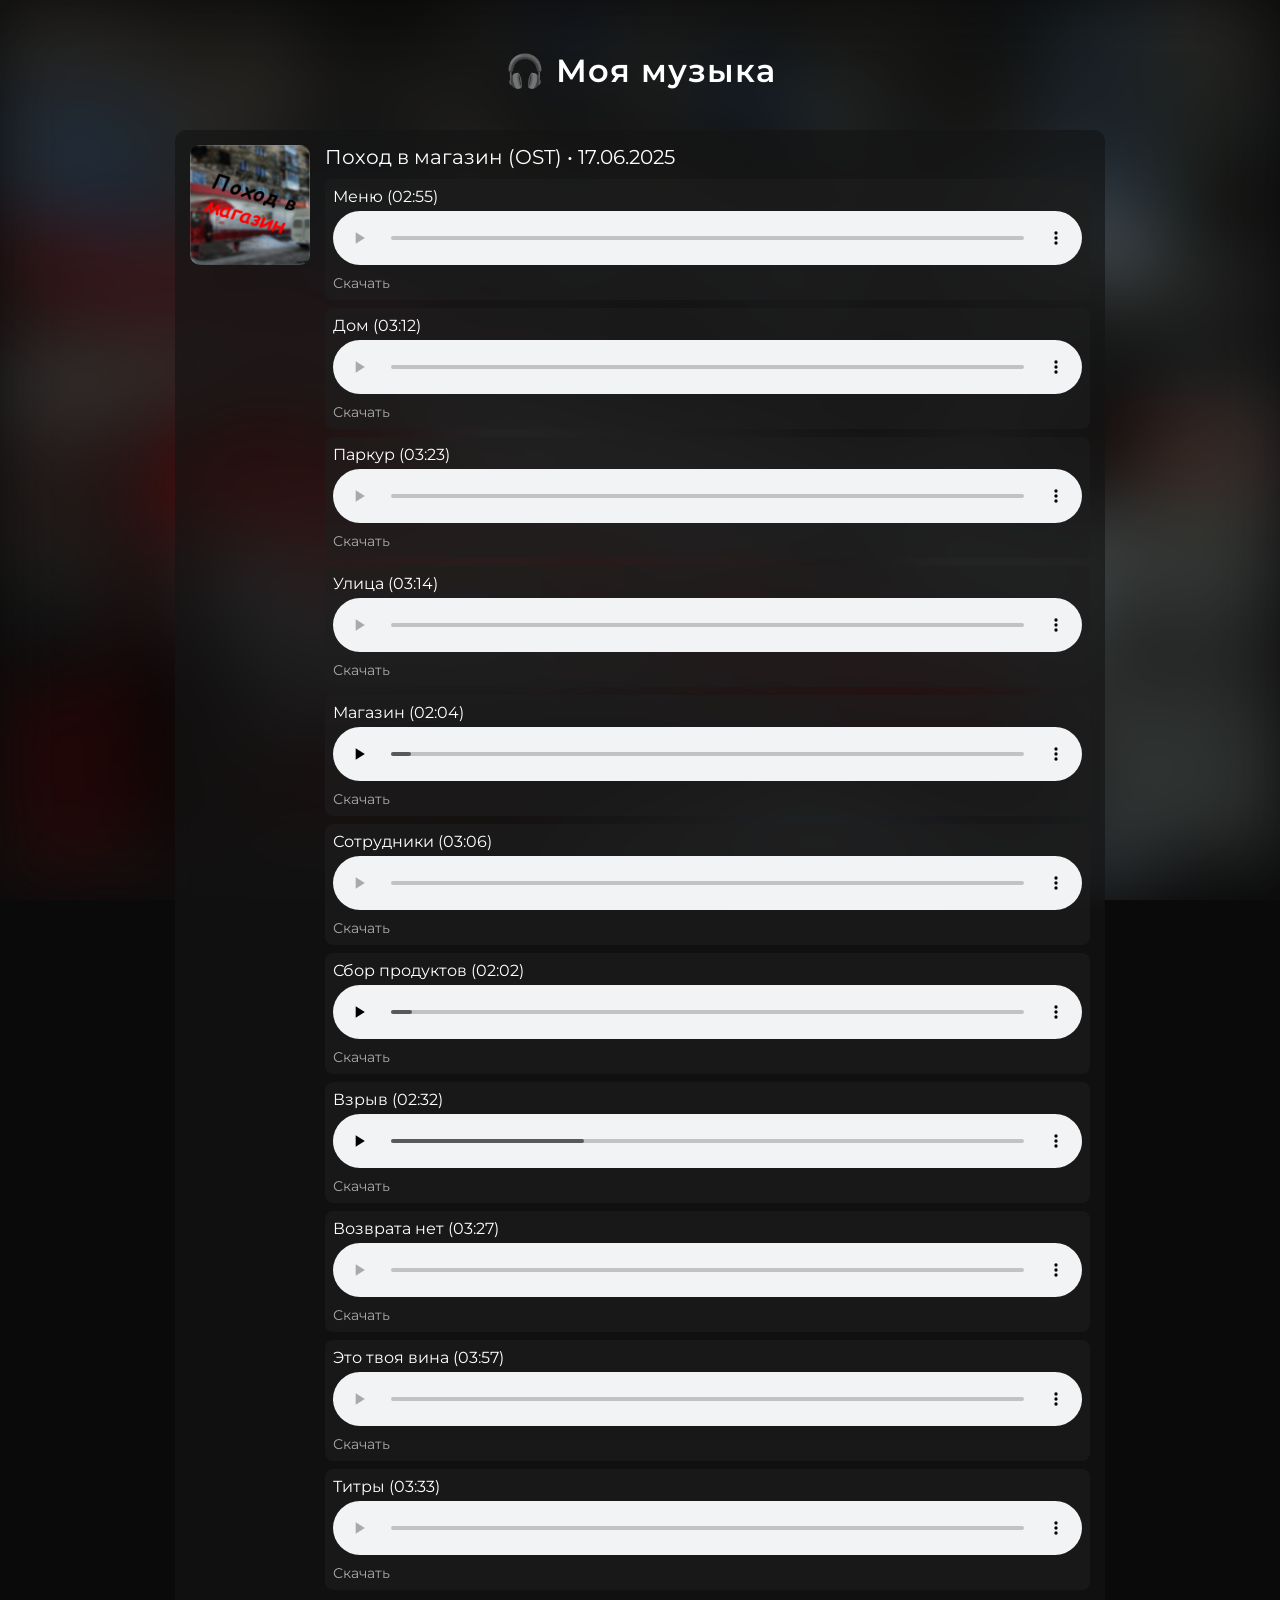
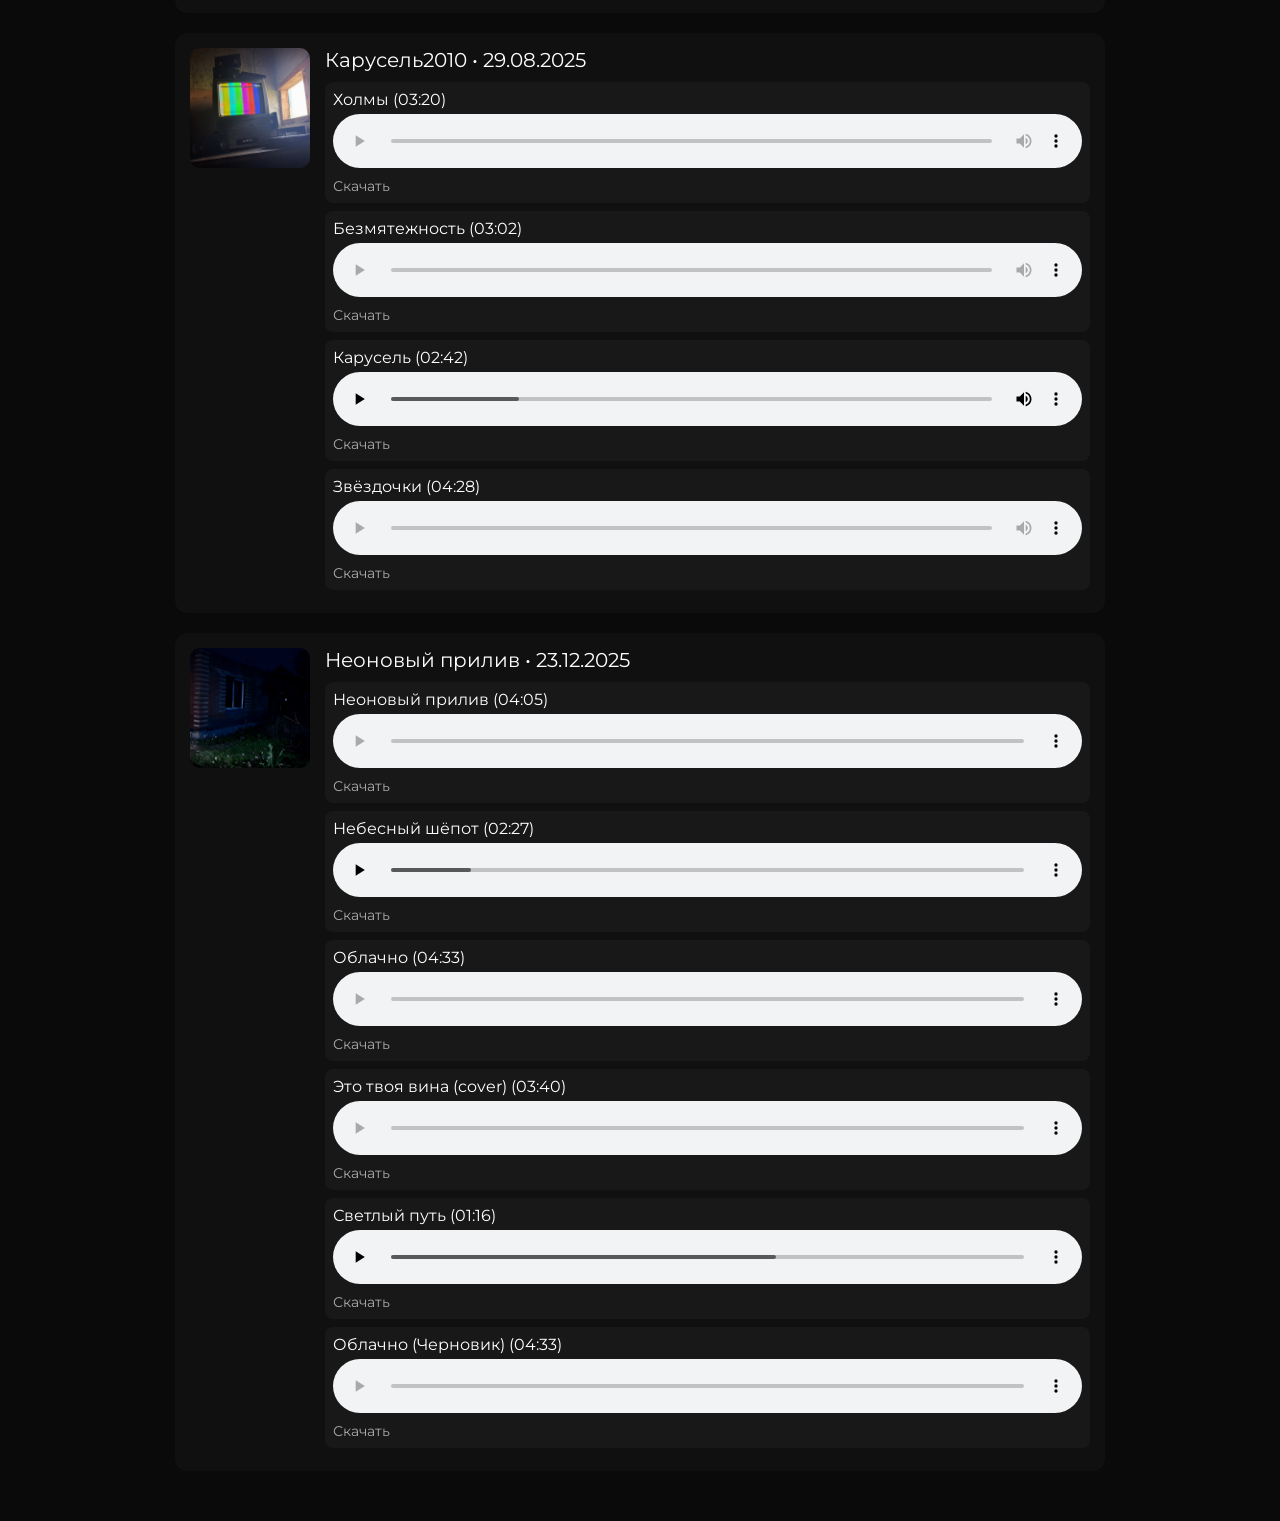
==== music.html @ 3c2240e8 "Update music.html" ====
<!DOCTYPE html>
<html lang="ru">
<head>
<meta charset="UTF-8">
<title>Музыка</title>
<link href="https://fonts.googleapis.com/css2?family=Montserrat:wght@400;600&display=swap" rel="stylesheet">

<style>
  body {
  margin: 0;
  background: #0a0a0a;
  color: white;
  font-family: 'Montserrat', sans-serif;
  padding: 30px;
}

  .bg {
  position: fixed;
  top: 0;
  left: 0;
  width: 100%;
  height: 100%;
  z-index: -3;
  overflow: hidden;
}

.bg img {
  position: absolute;
  width: 100%;
  height: 100%;
  object-fit: cover;
  filter: blur(40px) brightness(0.4);
  opacity: 0;
  transition: opacity 2s ease-in-out;
}

.bg img.active {
  opacity: 1;
}
  
  h1 {
  text-align: center;
  margin-bottom: 40px;
  font-weight: 600;
  letter-spacing: 1px;
}

  .album {
  display: flex;
  gap: 15px;
  background: rgba(20, 20, 20, 0.65); /* прозрачность */
  backdrop-filter: blur(10px); /* стекло эффект */
  padding: 15px;
  border-radius: 12px;
  margin-bottom: 20px;
  max-width: 900px;
  margin-left: auto;
  margin-right: auto;
  transition: transform 0.2s ease;
}

.album:hover {
  transform: scale(1.02);
}

  .cover {
  width: 120px;
  height: 120px;
  border-radius: 10px;
  object-fit: cover;
}

  .album-info {
    flex: 1;
  }

  .album-title {
    font-size: 20px;
    margin-bottom: 10px;
  }

  .track {
  margin: 8px 0;
  padding: 8px;
  background: rgba(30, 30, 30, 0.6);
  border-radius: 8px;
}

  audio {
    width: 100%;
    margin-top: 5px;
  }

  .download {
    display: inline-block;
    margin-top: 5px;
    font-size: 14px;
    color: #aaa;
    text-decoration: none;
  }

  .download:hover {
    color: white;
  }

/* FULLSCREEN VIEW */
.fullscreen {
  position: fixed;
  top: 0;
  left: 0;
  width: 100%;
  height: 100%;
  background: rgba(0,0,0,0.95);
  display: flex;
  justify-content: center;
  align-items: center;
  z-index: 999;
  opacity: 0;
  pointer-events: none;
  transition: 0.3s;
}

.fullscreen.active {
  opacity: 1;
  pointer-events: all;
}

.fullscreen img {
  max-width: 90%;
  max-height: 90%;
  border-radius: 15px;
}

  
  @media (max-width: 600px) {

  body {
    padding: 15px;
  }

  .album {
    flex-direction: column;
    align-items: center;
    text-align: center;
  }

  .cover {
  width: 120px;
  height: 120px;
  border-radius: 10px;
  object-fit: cover;
  cursor: pointer;
  transition: 0.2s;
}

.cover:hover {
  transform: scale(1.05);
}

  .album-title {
    font-size: 18px;
  }

  audio {
    width: 100%;
  }

}
</style>
</head>

<body>
<div class="bg">
  <img src="album1.jpg" class="active">
  <img src="album2.jpg">
  <img src="album3.jpg">
</div>
  
  <div class="fullscreen" id="fullscreen">
  <img id="fullscreenImg">
</div>
<h1>🎧 Моя музыка</h1>

<!-- АЛЬБОМ 1 -->
<div class="album">
<img src="album1.jpg" class="cover">
<div class="album-info">
<div class="album-title">Поход в магазин (OST) • 17.06.2025</div>

<div class="track">Меню (02:55)
<audio controls src="tracks/menu.mp3"></audio>
<a href="tracks/menu.mp3" download class="download">Скачать</a></div>

<div class="track">Дом (03:12)
<audio controls src="tracks/dom.mp3"></audio>
<a href="tracks/dom.mp3" download class="download">Скачать</a></div>

<div class="track">Паркур (03:23)
<audio controls src="tracks/parkour.mp3"></audio>
<a href="tracks/parkour.mp3" download class="download">Скачать</a></div>

<div class="track">Улица (03:14)
<audio controls src="tracks/street.mp3"></audio>
<a href="tracks/street.mp3" download class="download">Скачать</a></div>

<div class="track">Магазин (02:04)
<audio controls src="tracks/shop.mp3"></audio>
<a href="tracks/shop.mp3" download class="download">Скачать</a></div>

<div class="track">Сотрудники (03:06)
<audio controls src="tracks/workers.mp3"></audio>
<a href="tracks/workers.mp3" download class="download">Скачать</a></div>

<div class="track">Сбор продуктов (02:02)
<audio controls src="tracks/products.mp3"></audio>
<a href="tracks/products.mp3" download class="download">Скачать</a></div>

<div class="track">Взрыв (02:32)
<audio controls src="tracks/explosion.mp3"></audio>
<a href="tracks/explosion.mp3" download class="download">Скачать</a></div>

<div class="track">Возврата нет (03:27)
<audio controls src="tracks/no_return.mp3"></audio>
<a href="tracks/no_return.mp3" download class="download">Скачать</a></div>

<div class="track">Это твоя вина (03:57)
<audio controls src="tracks/your_fault.mp3"></audio>
<a href="tracks/your_fault.mp3" download class="download">Скачать</a></div>

<div class="track">Титры (03:33)
<audio controls src="tracks/credits.mp3"></audio>
<a href="tracks/credits.mp3" download class="download">Скачать</a></div>

</div>
</div>

<!-- АЛЬБОМ 2 -->
<div class="album">
<img src="album2.jpg" class="cover">
<div class="album-info">
<div class="album-title">Карусель2010 • 29.08.2025</div>

<div class="track">Холмы (03:20)
<audio controls src="tracks/hills.mp3"></audio>
<a href="tracks/hills.mp3" download class="download">Скачать</a></div>

<div class="track">Безмятежность (03:02)
<audio controls src="tracks/calm.mp3"></audio>
<a href="tracks/calm.mp3" download class="download">Скачать</a></div>

<div class="track">Карусель (02:42)
<audio controls src="tracks/carousel.mp3"></audio>
<a href="tracks/carousel.mp3" download class="download">Скачать</a></div>

<div class="track">Звёздочки (04:28)
<audio controls src="tracks/stars.mp3"></audio>
<a href="tracks/stars.mp3" download class="download">Скачать</a></div>

</div>
</div>

<!-- АЛЬБОМ 3 -->
<div class="album">
<img src="album3.jpg" class="cover">
<div class="album-info">
<div class="album-title">Неоновый прилив • 23.12.2025</div>

<div class="track">Неоновый прилив (04:05)
<audio controls src="tracks/neon.mp3"></audio>
<a href="tracks/neon.mp3" download class="download">Скачать</a></div>

<div class="track">Небесный шёпот (02:27)
<audio controls src="tracks/sky.mp3"></audio>
<a href="tracks/sky.mp3" download class="download">Скачать</a></div>

<div class="track">Облачно (04:33)
<audio controls src="tracks/cloudy.mp3"></audio>
<a href="tracks/cloudy.mp3" download class="download">Скачать</a></div>

<div class="track">Это твоя вина (cover) (03:40)
<audio controls src="tracks/your_fault_cover.mp3"></audio>
<a href="tracks/your_fault_cover.mp3" download class="download">Скачать</a></div>

<div class="track">Светлый путь (01:16)
<audio controls src="tracks/light_path.mp3"></audio>
<a href="tracks/light_path.mp3" download class="download">Скачать</a></div>

<div class="track">Облачно (Черновик) (04:33)
<audio controls src="tracks/cloudy_draft.mp3"></audio>
<a href="tracks/cloudy_draft.mp3" download class="download">Скачать</a></div>

</div>
</div>
<script>
const images = document.querySelectorAll(".bg img");
let current = 0;

<script>
const images = document.querySelectorAll(".bg img");
let current = 0;

const covers = document.querySelectorAll(".cover");
const fullscreen = document.getElementById("fullscreen");
const fullscreenImg = document.getElementById("fullscreenImg");

setInterval(() => {
  images[current].classList.remove("active");
  current = (current + 1) % images.length;
  images[current].classList.add("active");
}, 5000);

covers.forEach(img => {
  img.addEventListener("click", () => {
    fullscreen.classList.add("active");
    fullscreenImg.src = img.src;
  });
});

fullscreen.addEventListener("click", () => {
  fullscreen.classList.remove("active");
});
</script>
</body>
</html>
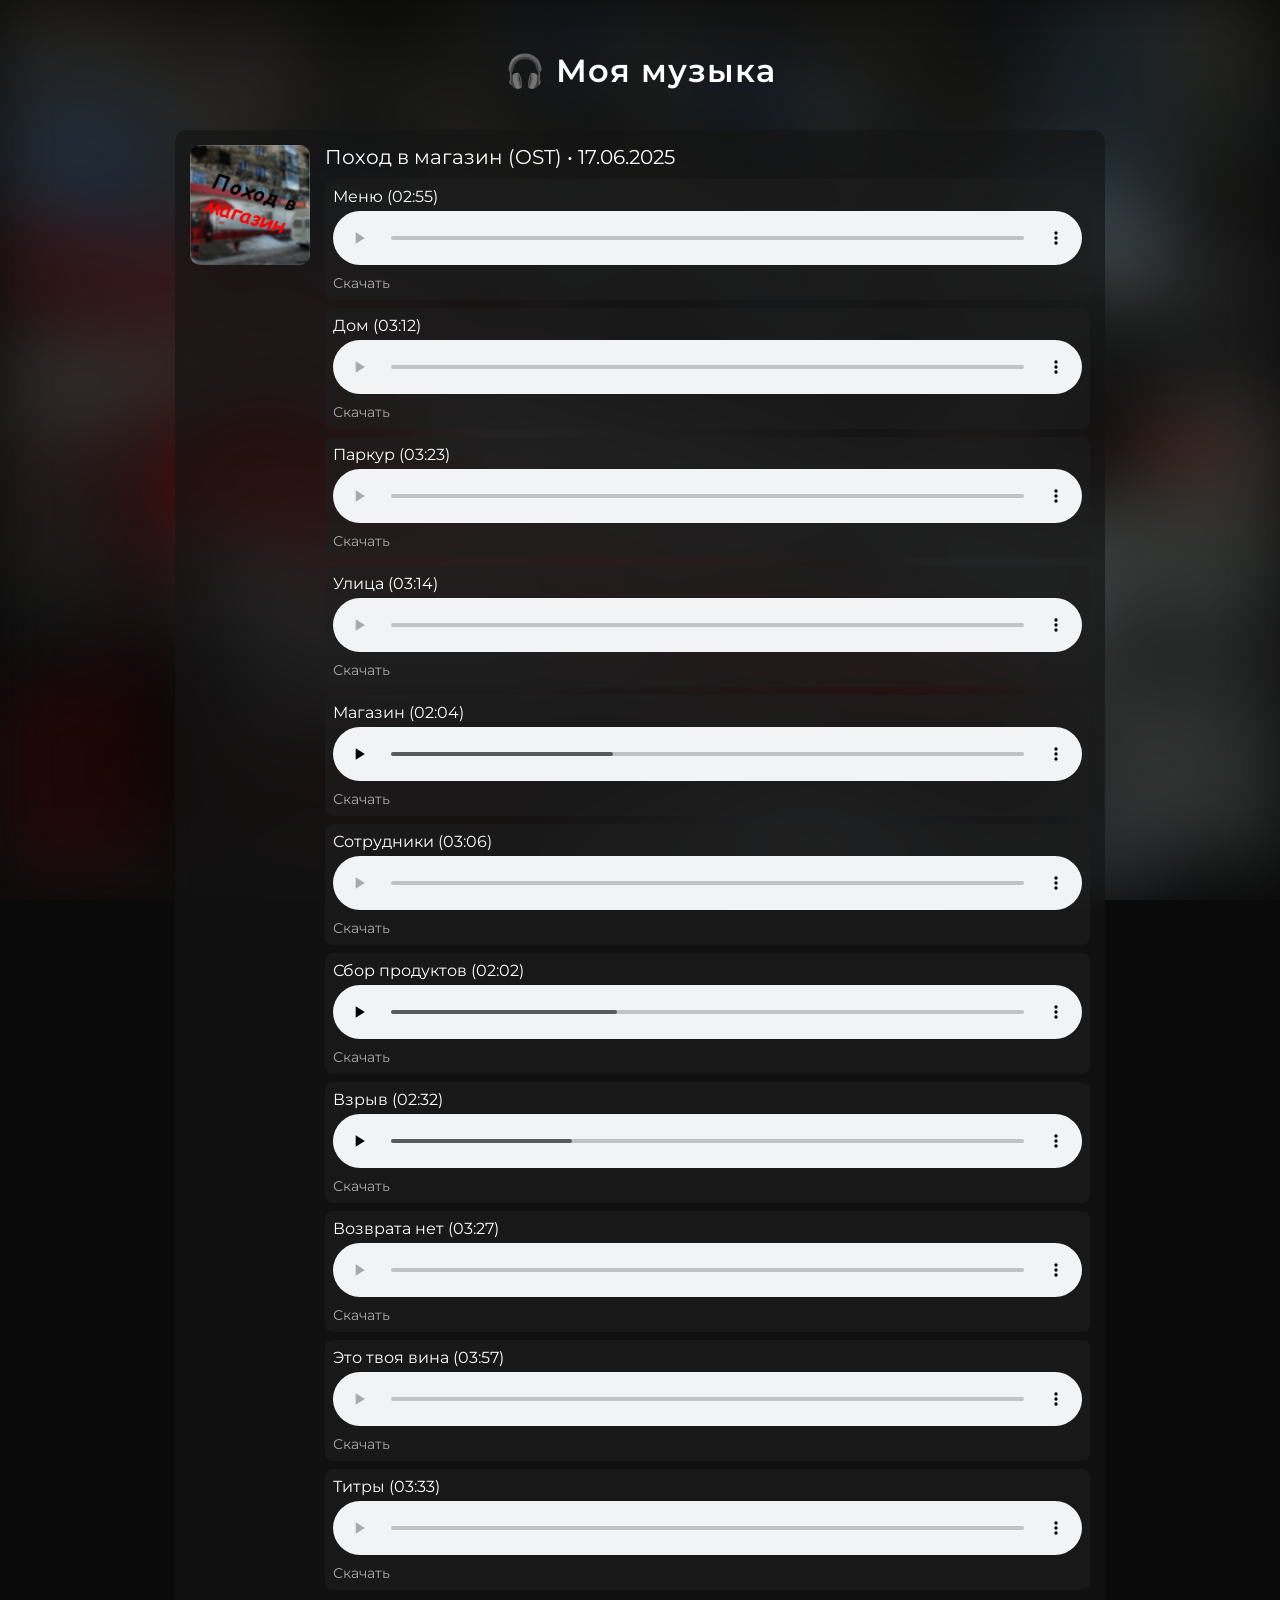
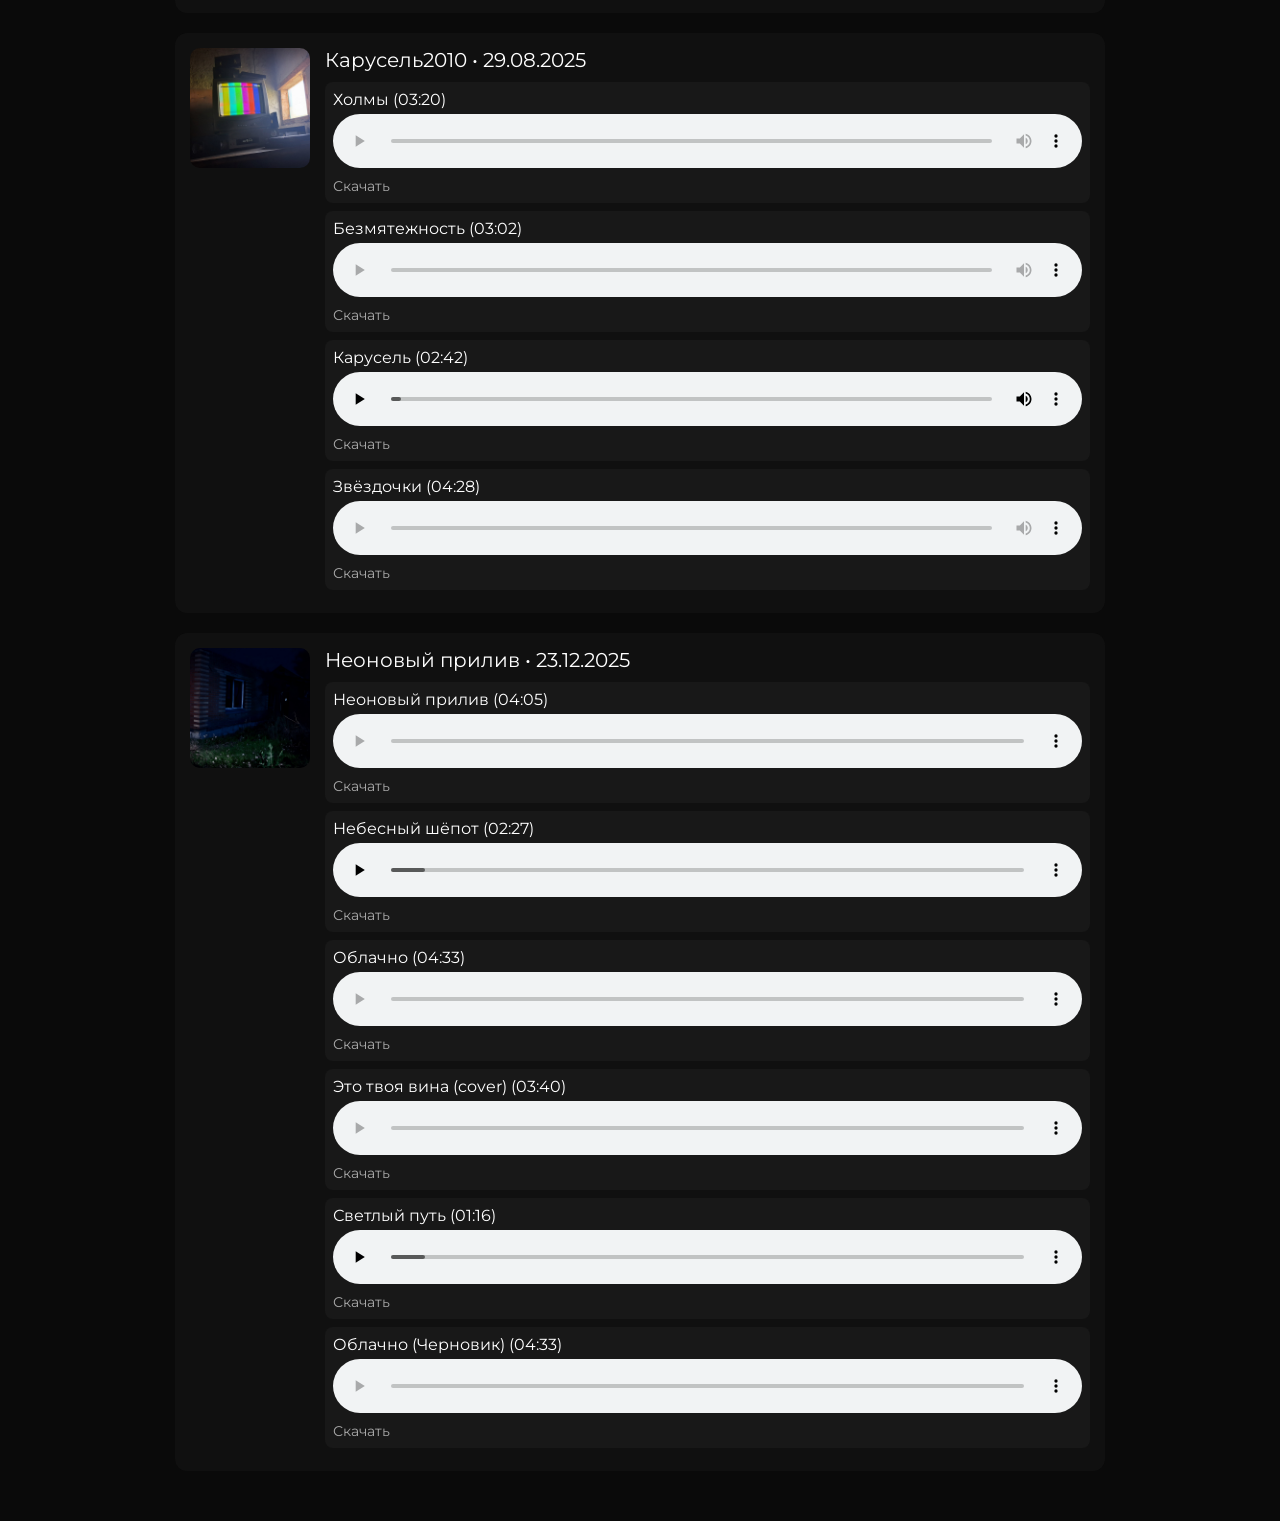
==== commit da931d75: "Update music.html" ====
--- a/music.html
+++ b/music.html
@@ -68,6 +68,12 @@
   height: 120px;
   border-radius: 10px;
   object-fit: cover;
+  cursor: pointer;
+  transition: 0.2s;
+}
+
+.cover:hover {
+  transform: scale(1.05);
 }
 
   .album-info {
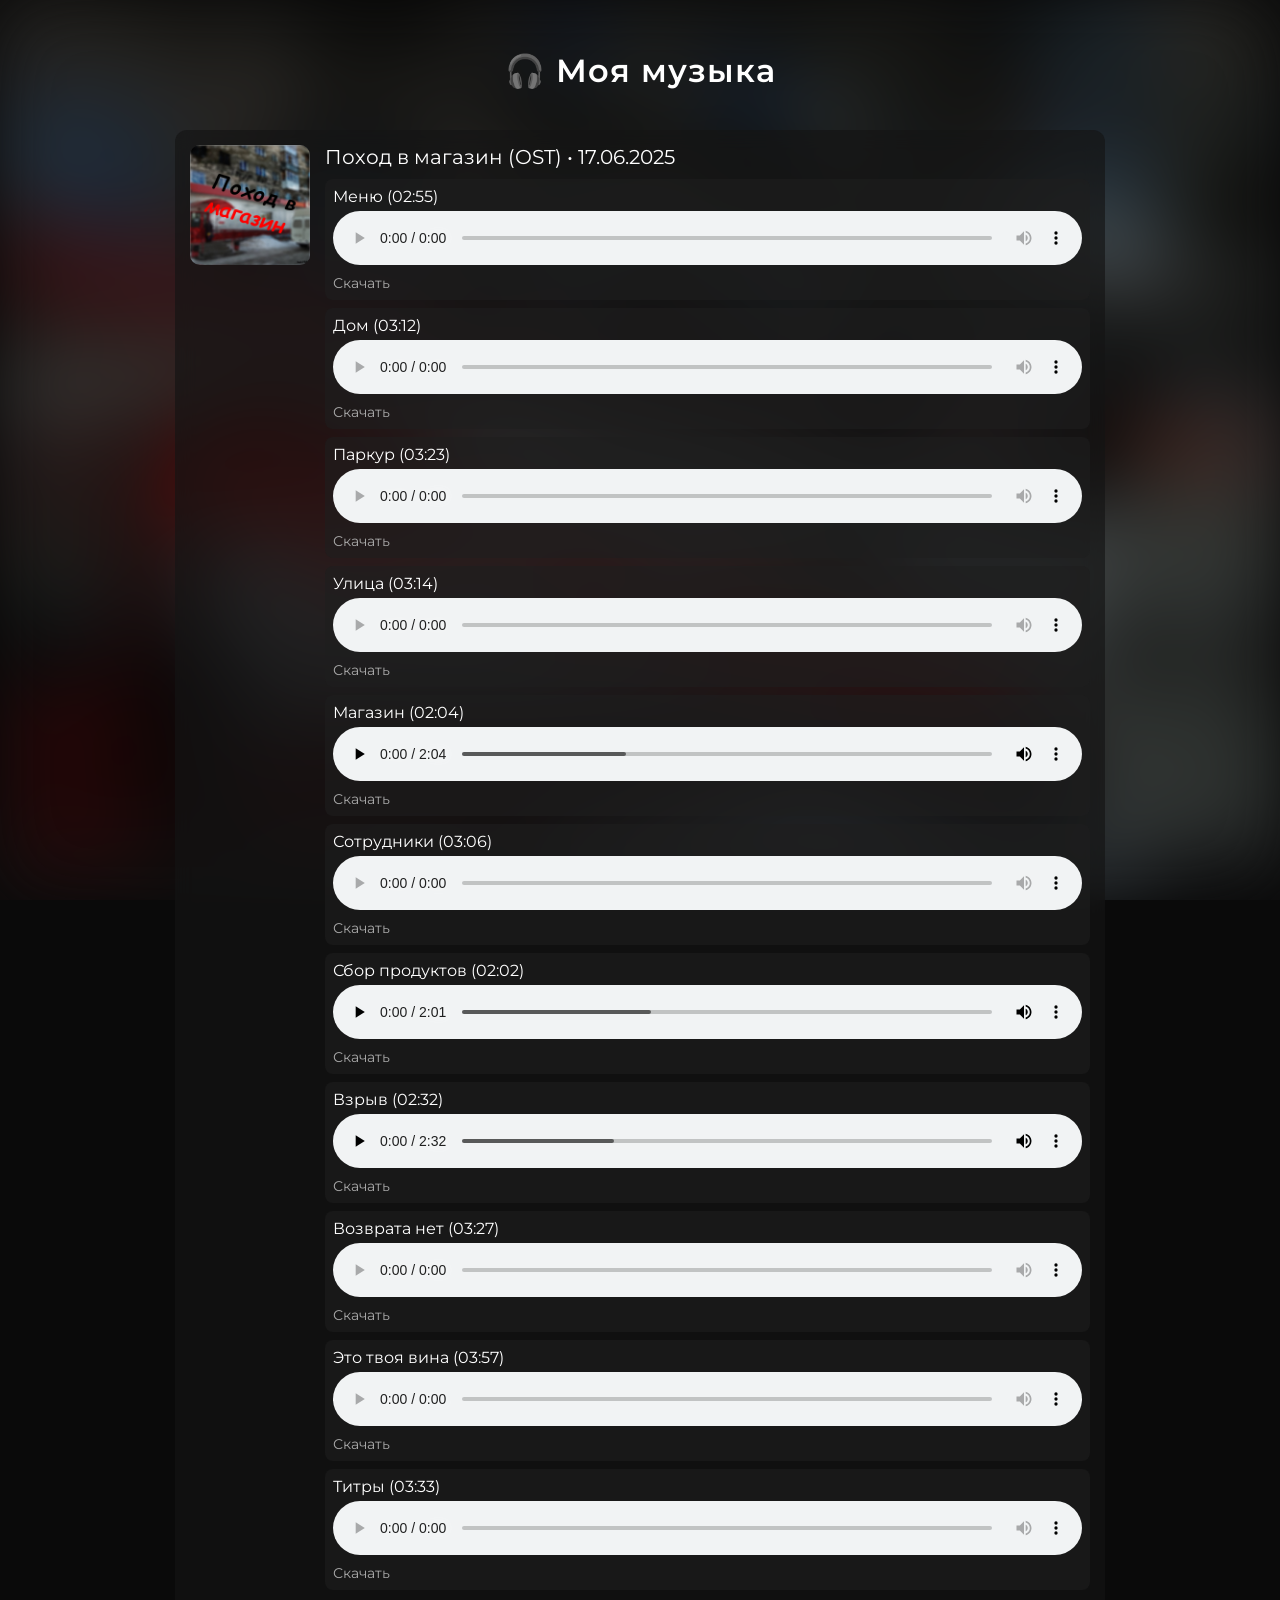
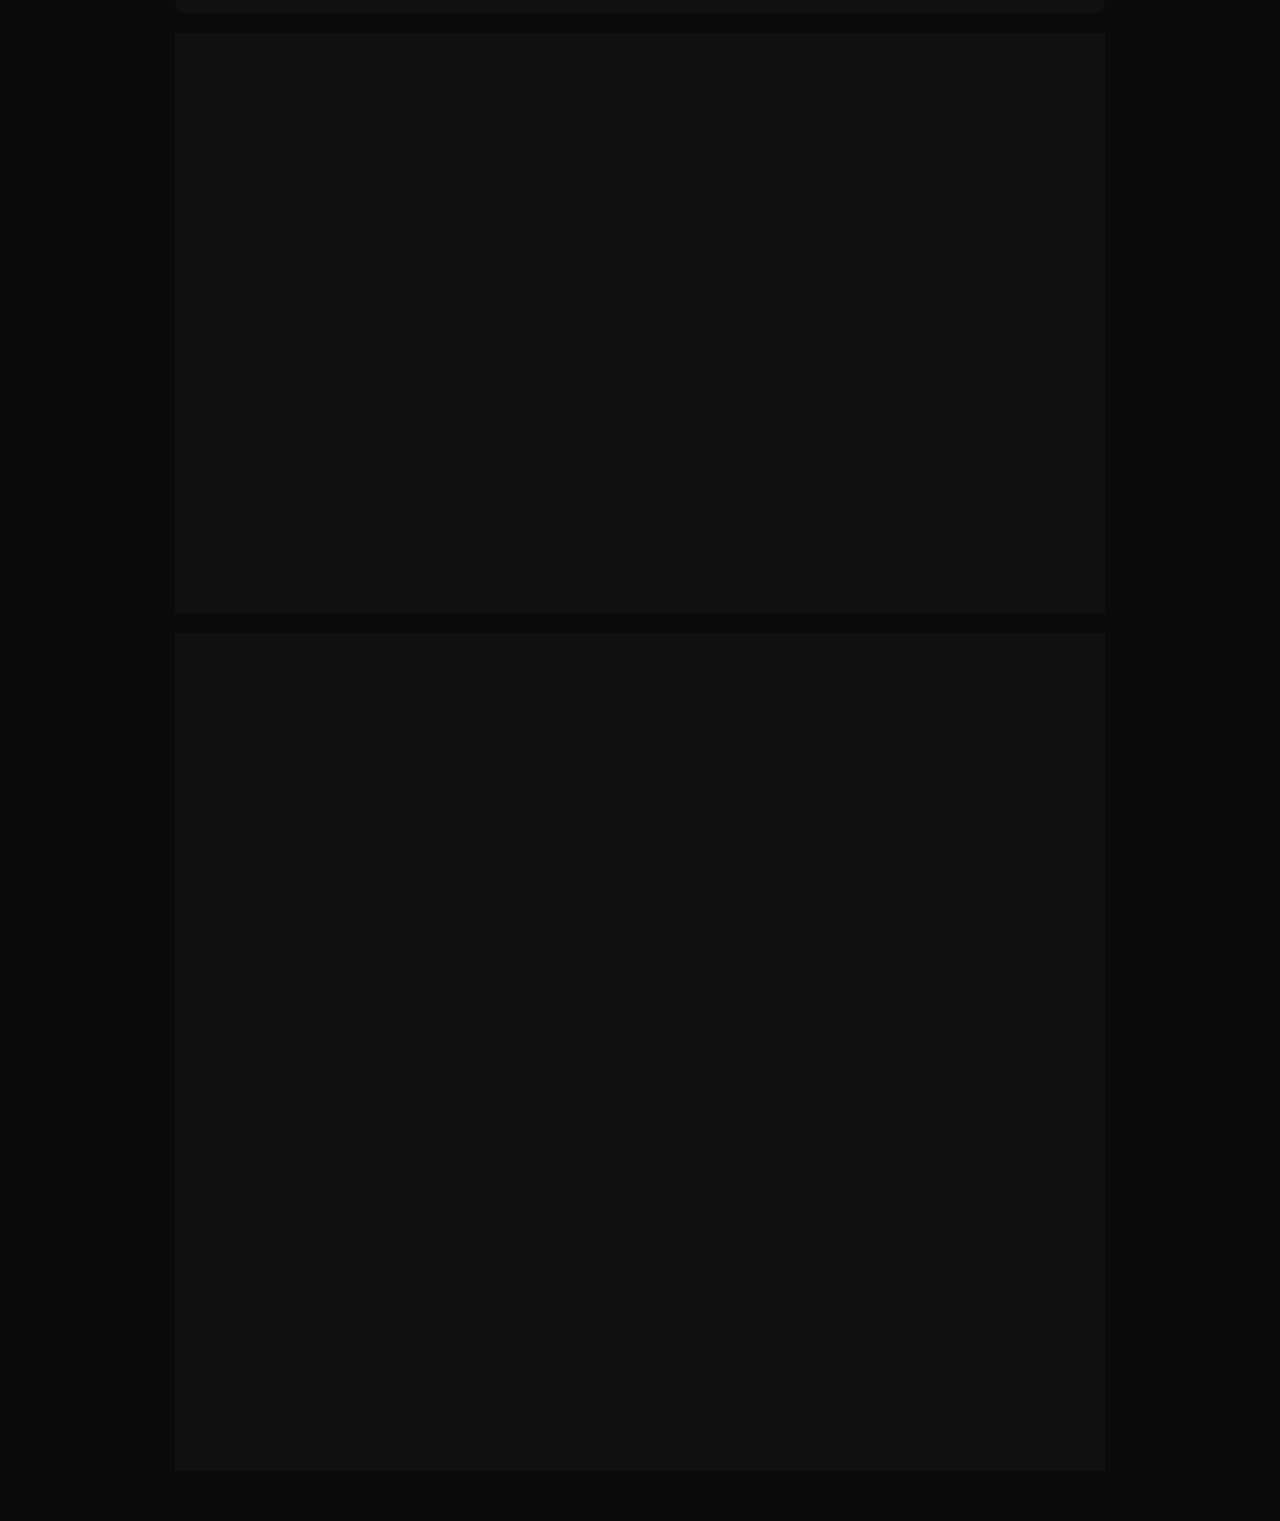
==== commit 4a2ab0a8: "Update music.html" ====
--- a/music.html
+++ b/music.html
@@ -298,32 +298,35 @@
 </div>
 </div>
 <script>
-const images = document.querySelectorAll(".bg img");
-let current = 0;
-
-<script>
-const images = document.querySelectorAll(".bg img");
-let current = 0;
-
-const covers = document.querySelectorAll(".cover");
-const fullscreen = document.getElementById("fullscreen");
-const fullscreenImg = document.getElementById("fullscreenImg");
-
-setInterval(() => {
-  images[current].classList.remove("active");
-  current = (current + 1) % images.length;
-  images[current].classList.add("active");
-}, 5000);
-
-covers.forEach(img => {
-  img.addEventListener("click", () => {
-    fullscreen.classList.add("active");
-    fullscreenImg.src = img.src;
+document.addEventListener("DOMContentLoaded", () => {
+
+  const images = document.querySelectorAll(".bg img");
+  let current = 0;
+
+  const covers = document.querySelectorAll(".cover");
+  const fullscreen = document.getElementById("fullscreen");
+  const fullscreenImg = document.getElementById("fullscreenImg");
+
+  // Смена фона
+  setInterval(() => {
+    images[current].classList.remove("active");
+    current = (current + 1) % images.length;
+    images[current].classList.add("active");
+  }, 5000);
+
+  // Открытие обложки
+  covers.forEach(img => {
+    img.addEventListener("click", () => {
+      fullscreen.classList.add("active");
+      fullscreenImg.src = img.src;
+    });
   });
-});
-
-fullscreen.addEventListener("click", () => {
-  fullscreen.classList.remove("active");
+
+  // Закрытие
+  fullscreen.addEventListener("click", () => {
+    fullscreen.classList.remove("active");
+  });
+
 });
 </script>
 </body>
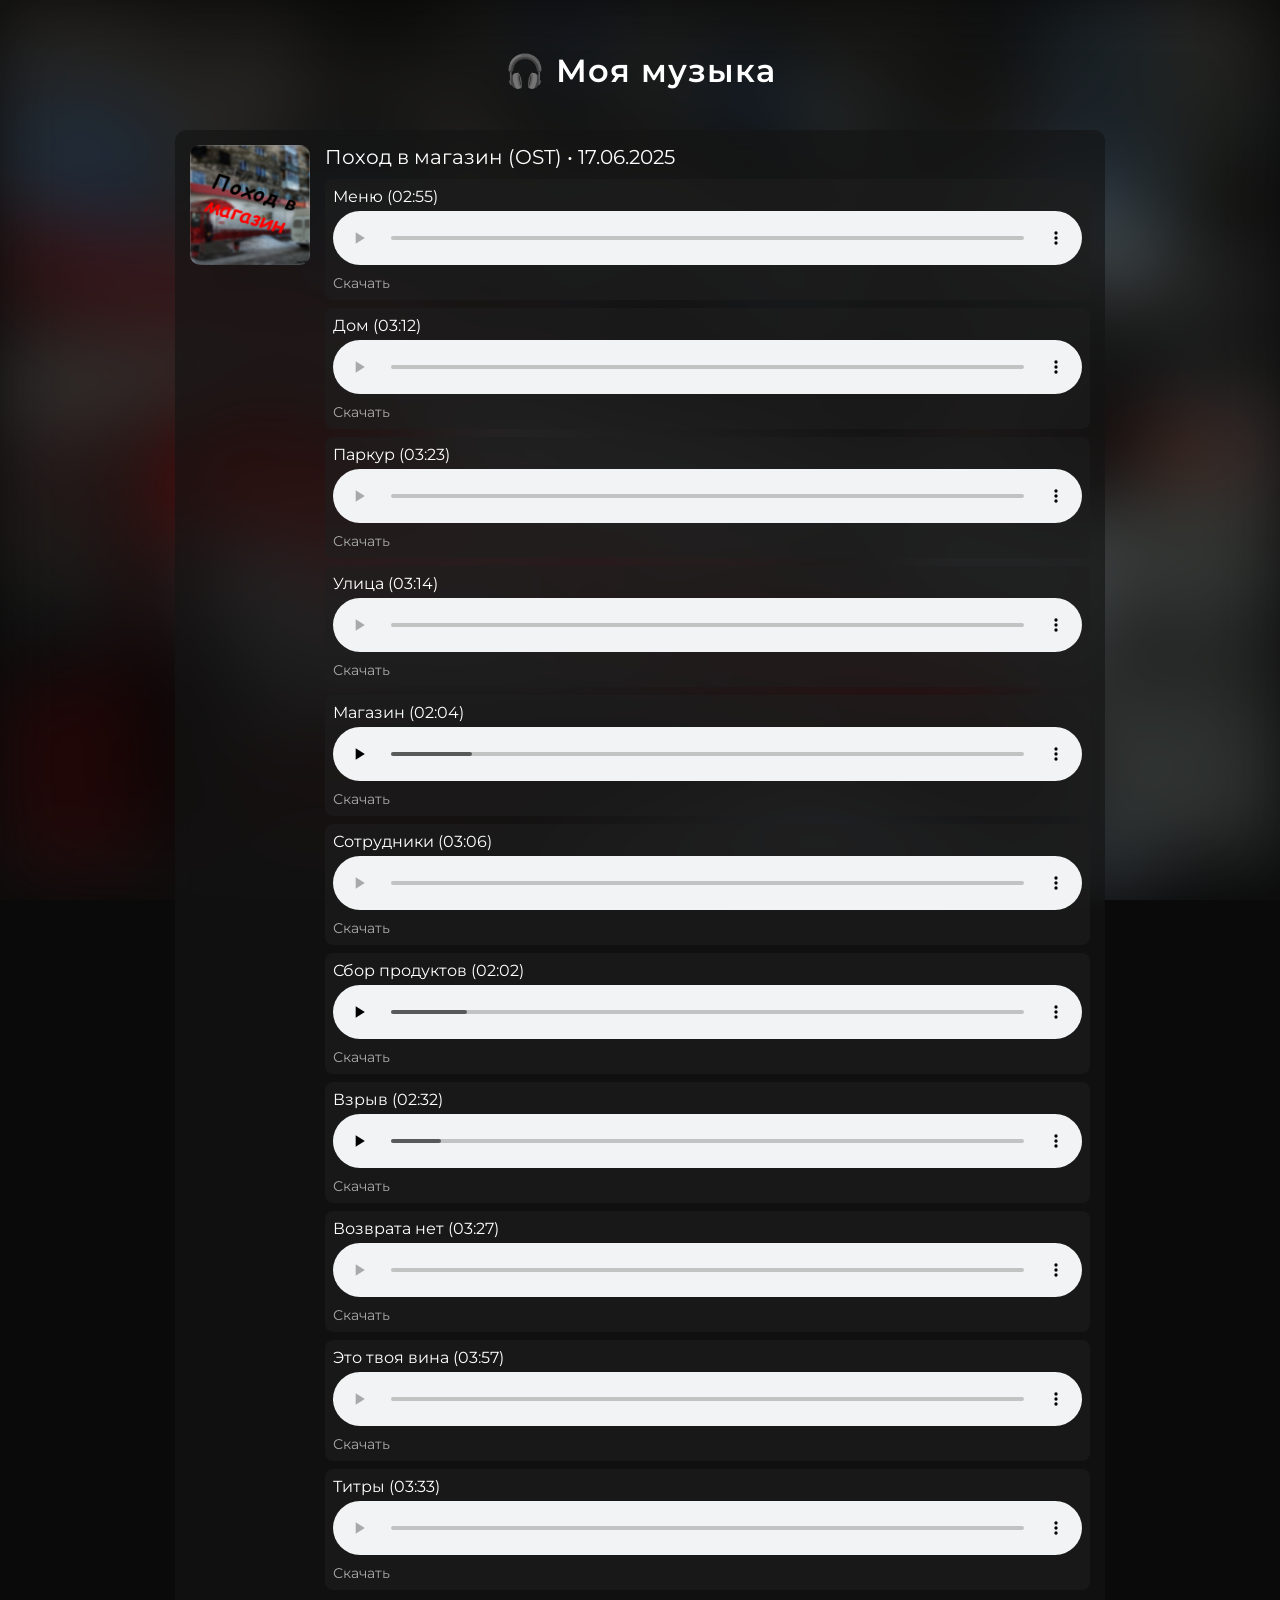
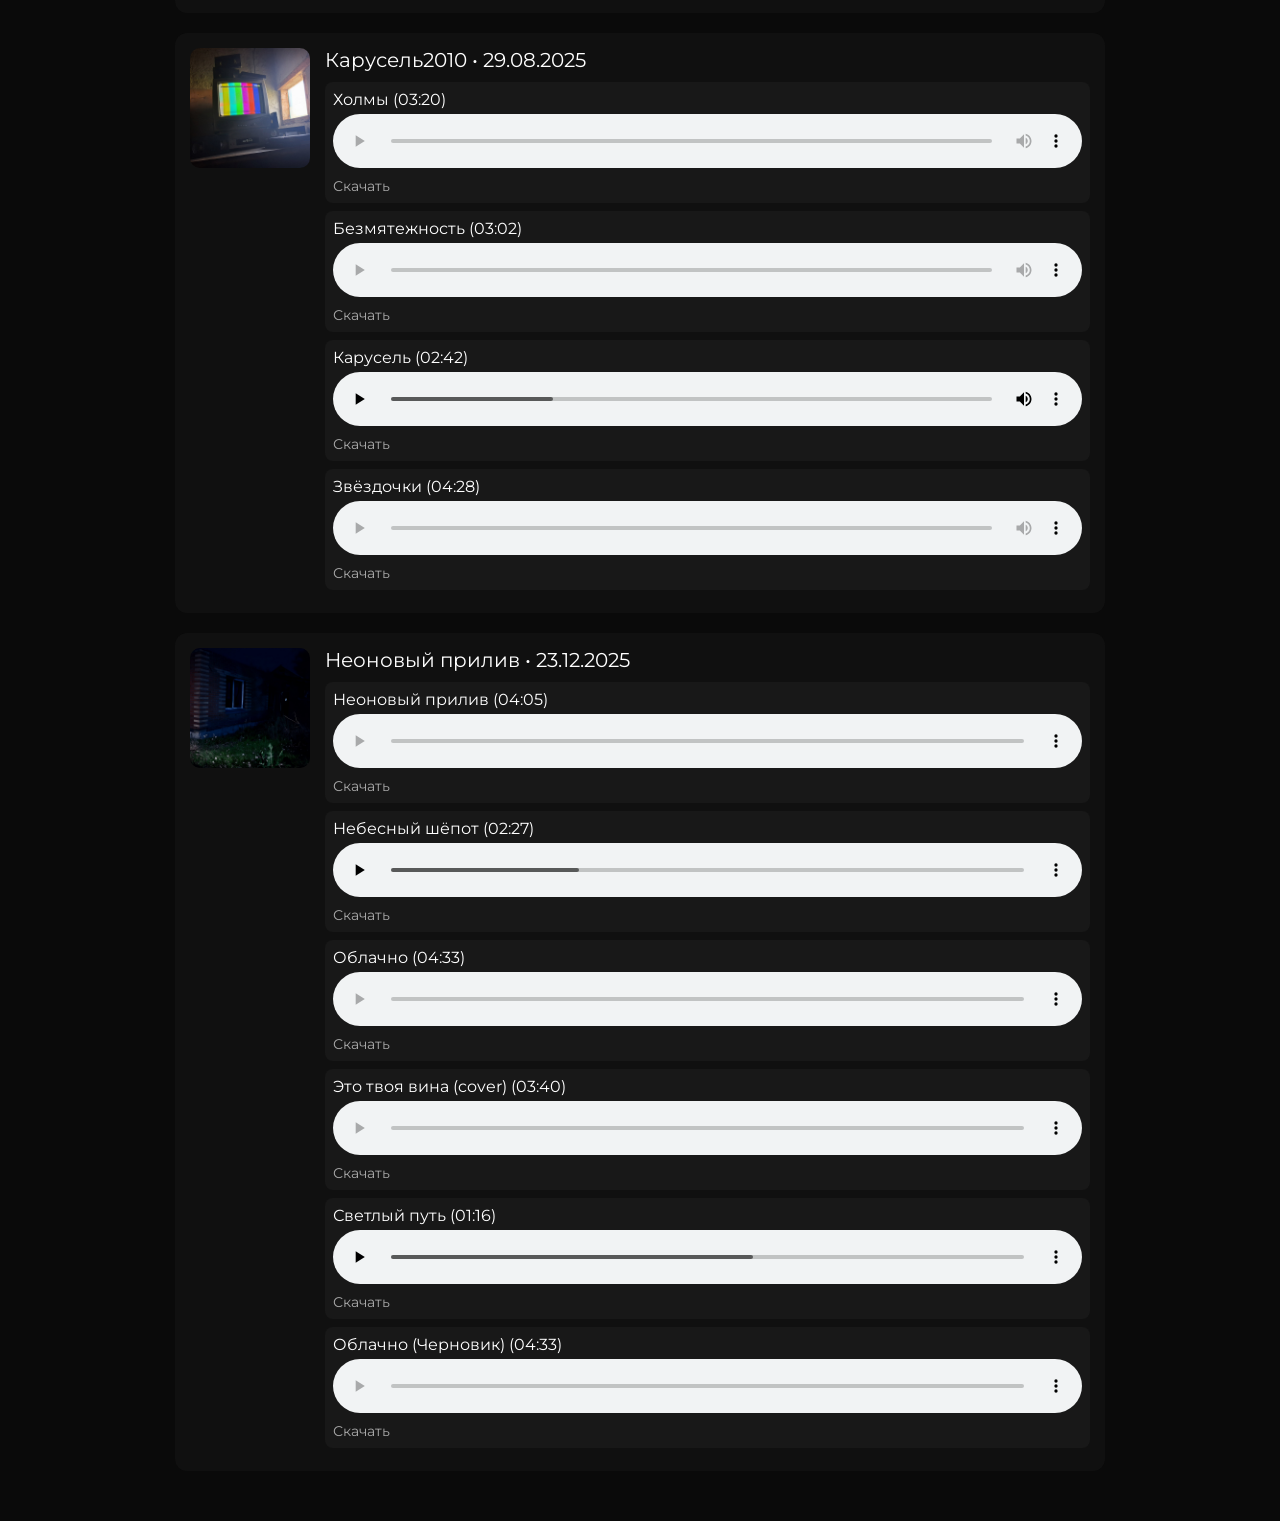
==== commit 77e7d06e: "Update music.html" ====
--- a/music.html
+++ b/music.html
@@ -3,6 +3,9 @@
 <head>
 <meta charset="UTF-8">
 <title>Музыка</title>
+  <link rel="icon" href="favicon.ico">
+<link rel="icon" type="image/png" sizes="32x32" href="favicon-32.png">
+<link rel="icon" type="image/png" sizes="192x192" href="favicon-192.png">
 <link href="https://fonts.googleapis.com/css2?family=Montserrat:wght@400;600&display=swap" rel="stylesheet">
 
 <style>
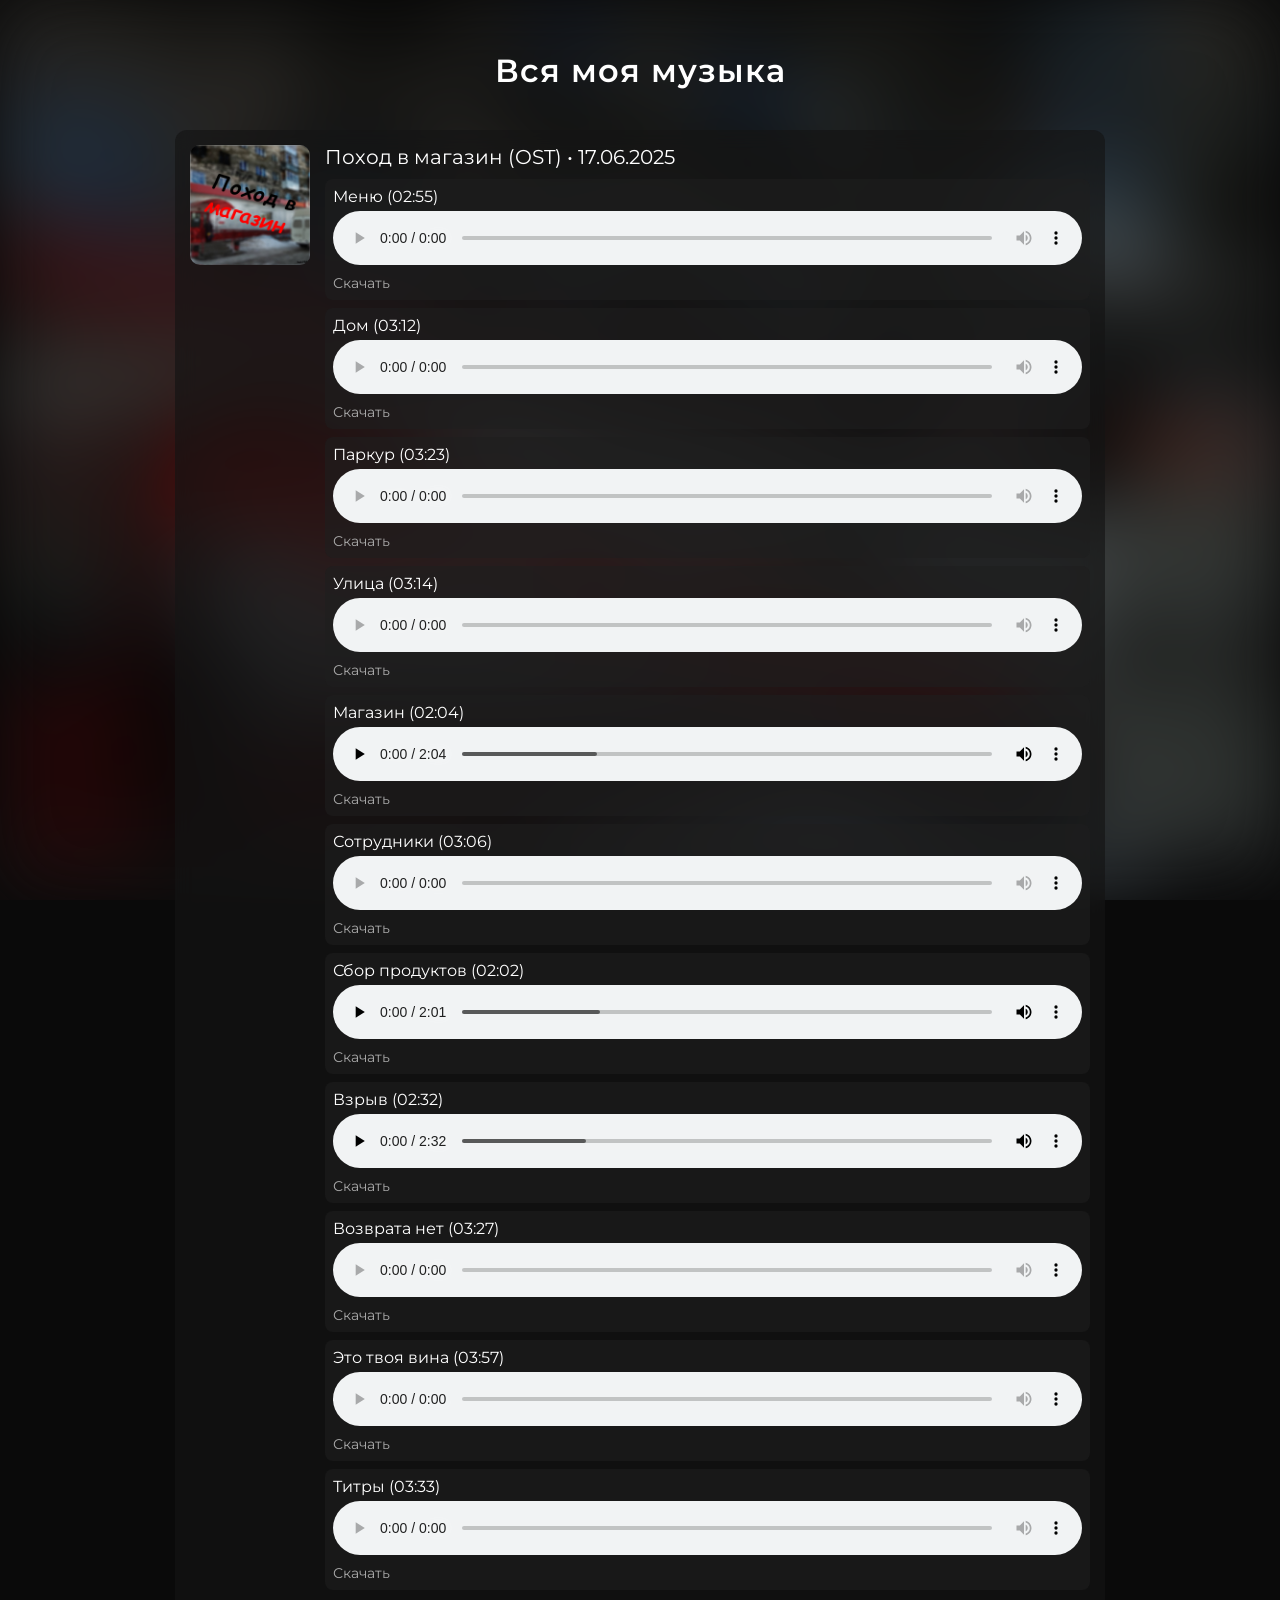
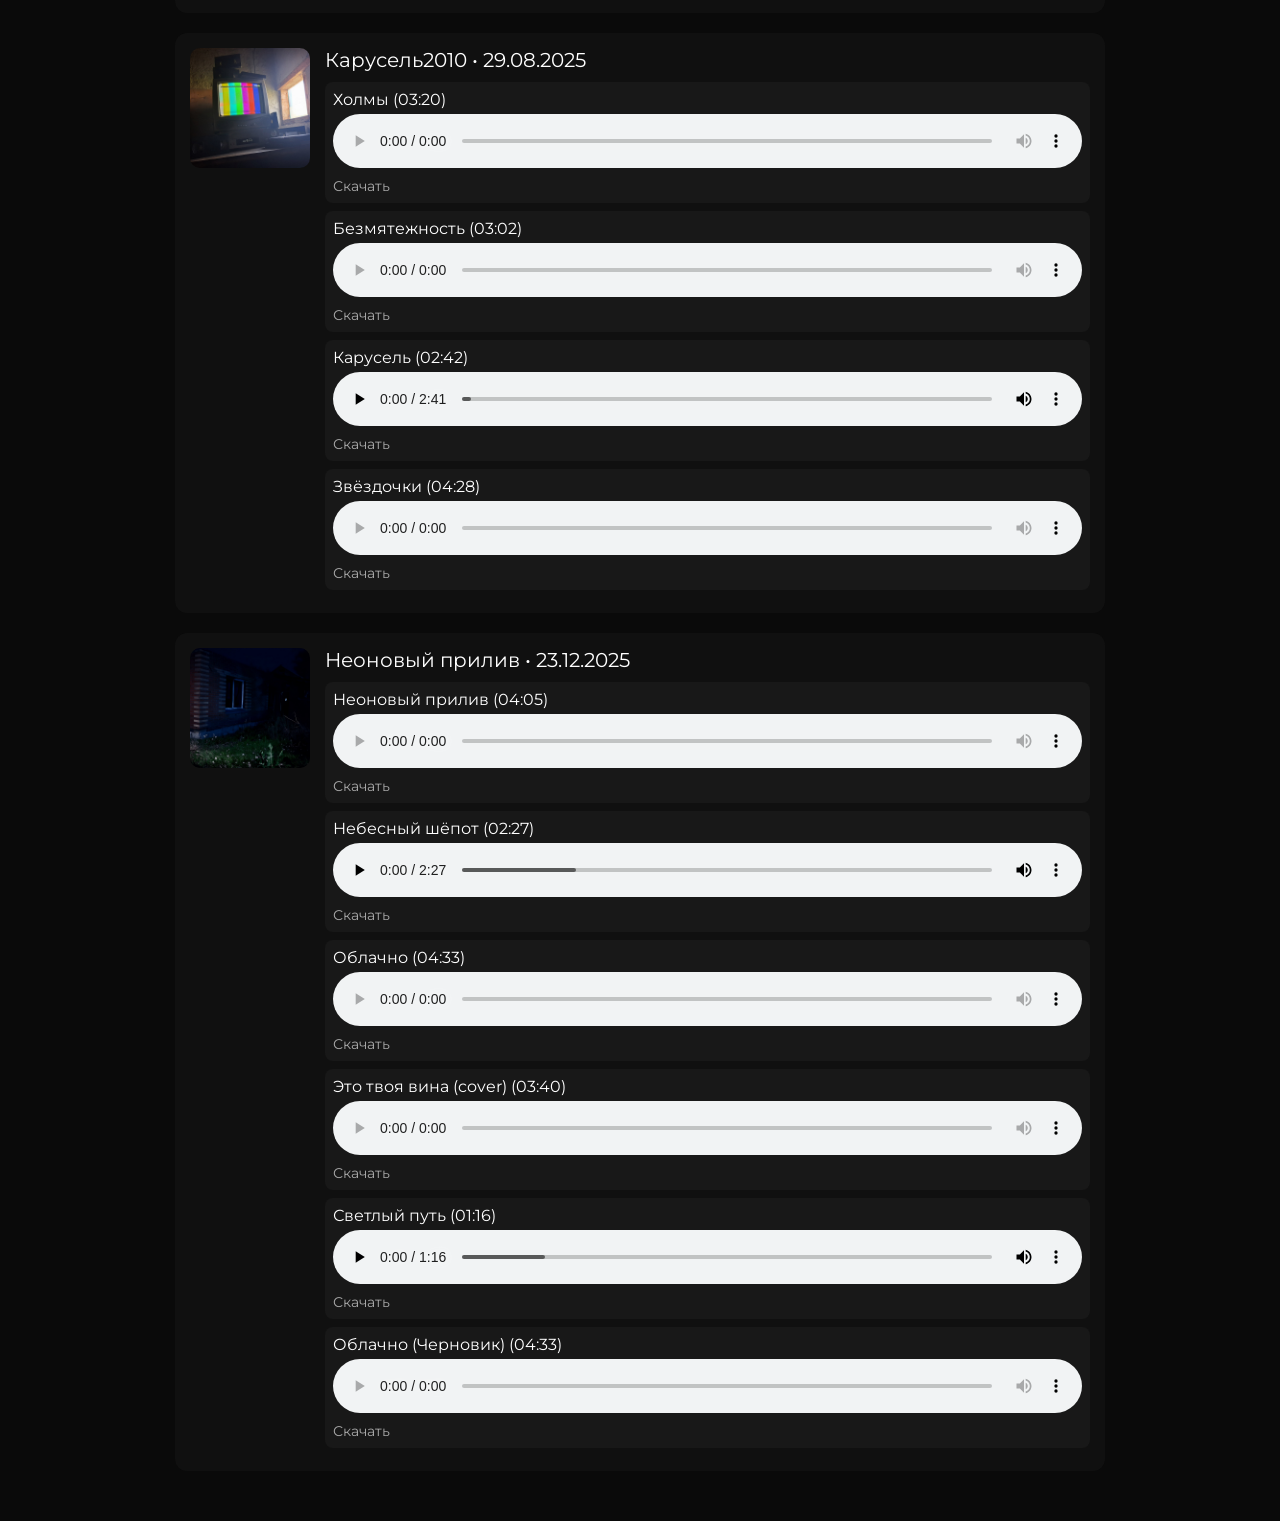
==== commit 3aba3b49: "Update music.html" ====
--- a/music.html
+++ b/music.html
@@ -188,7 +188,7 @@
   <div class="fullscreen" id="fullscreen">
   <img id="fullscreenImg">
 </div>
-<h1>🎧 Моя музыка</h1>
+<h1>Вся моя музыка</h1>
 
 <!-- АЛЬБОМ 1 -->
 <div class="album">
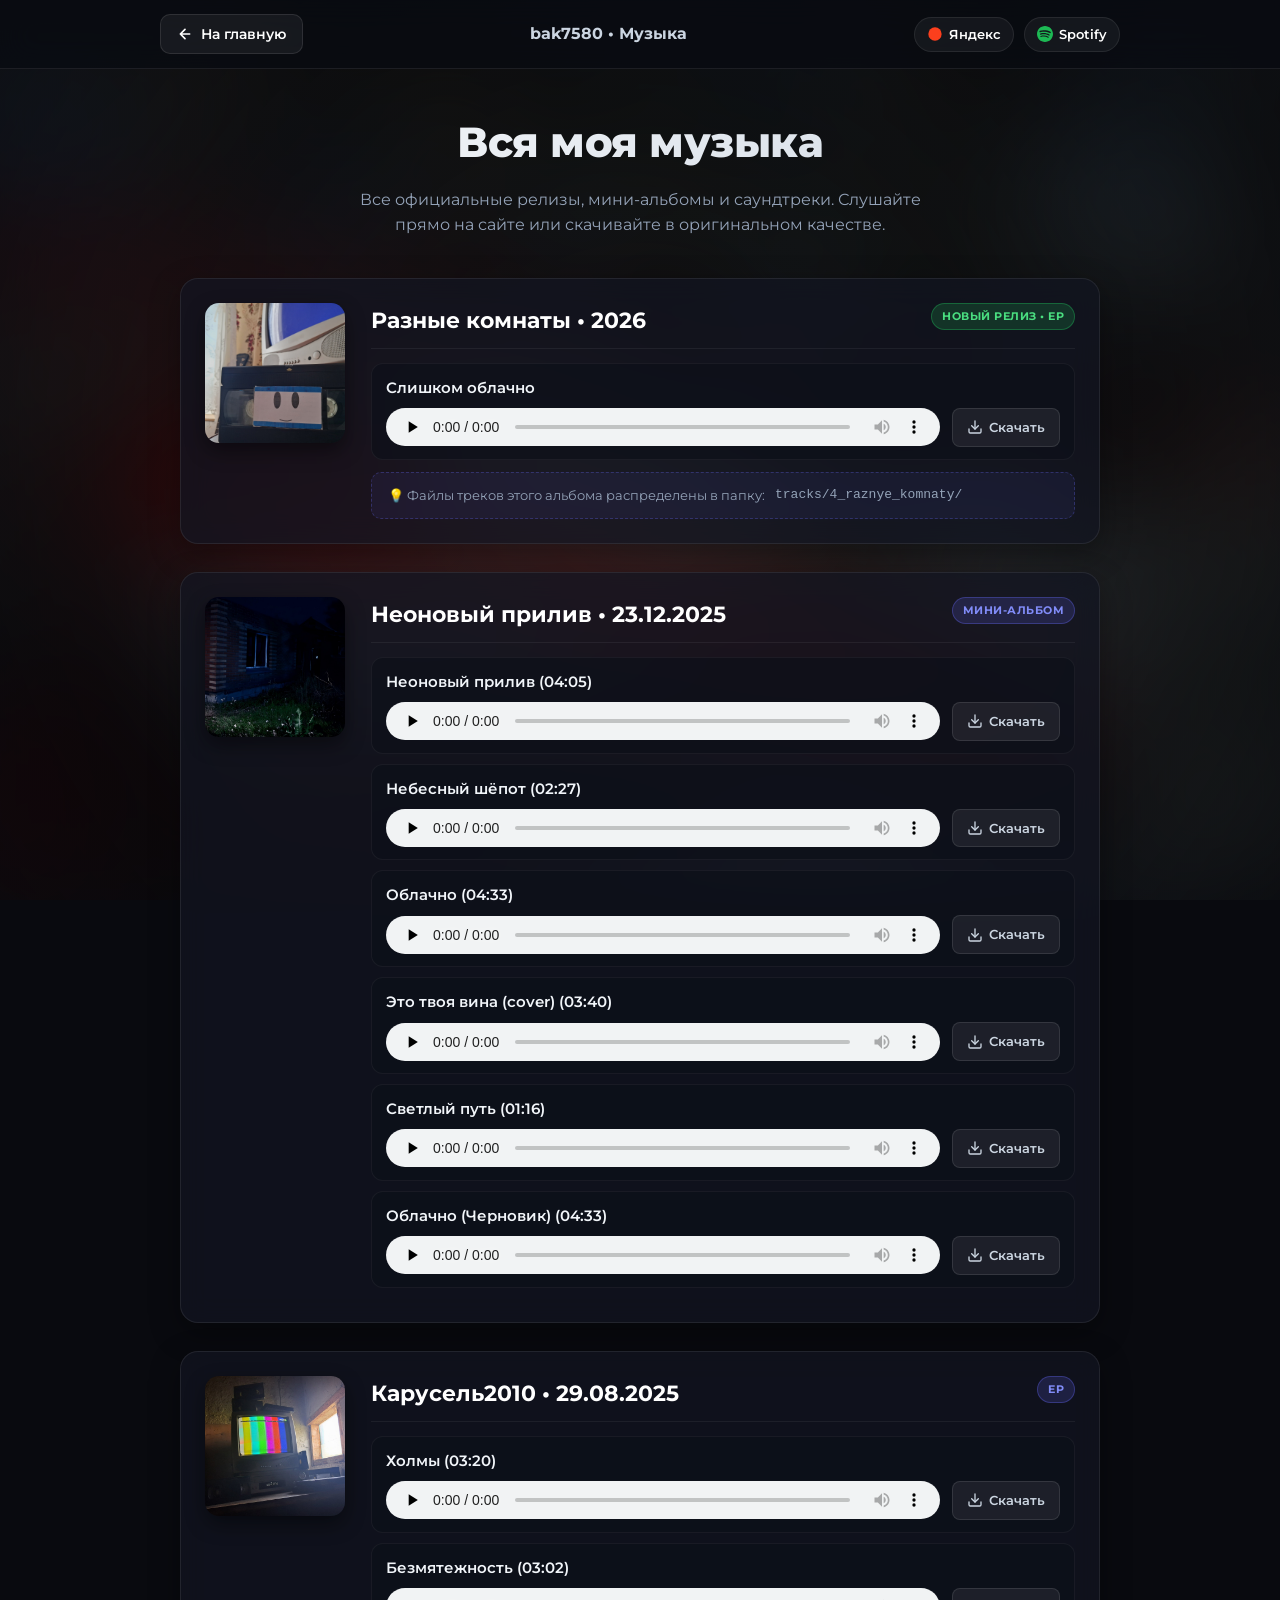
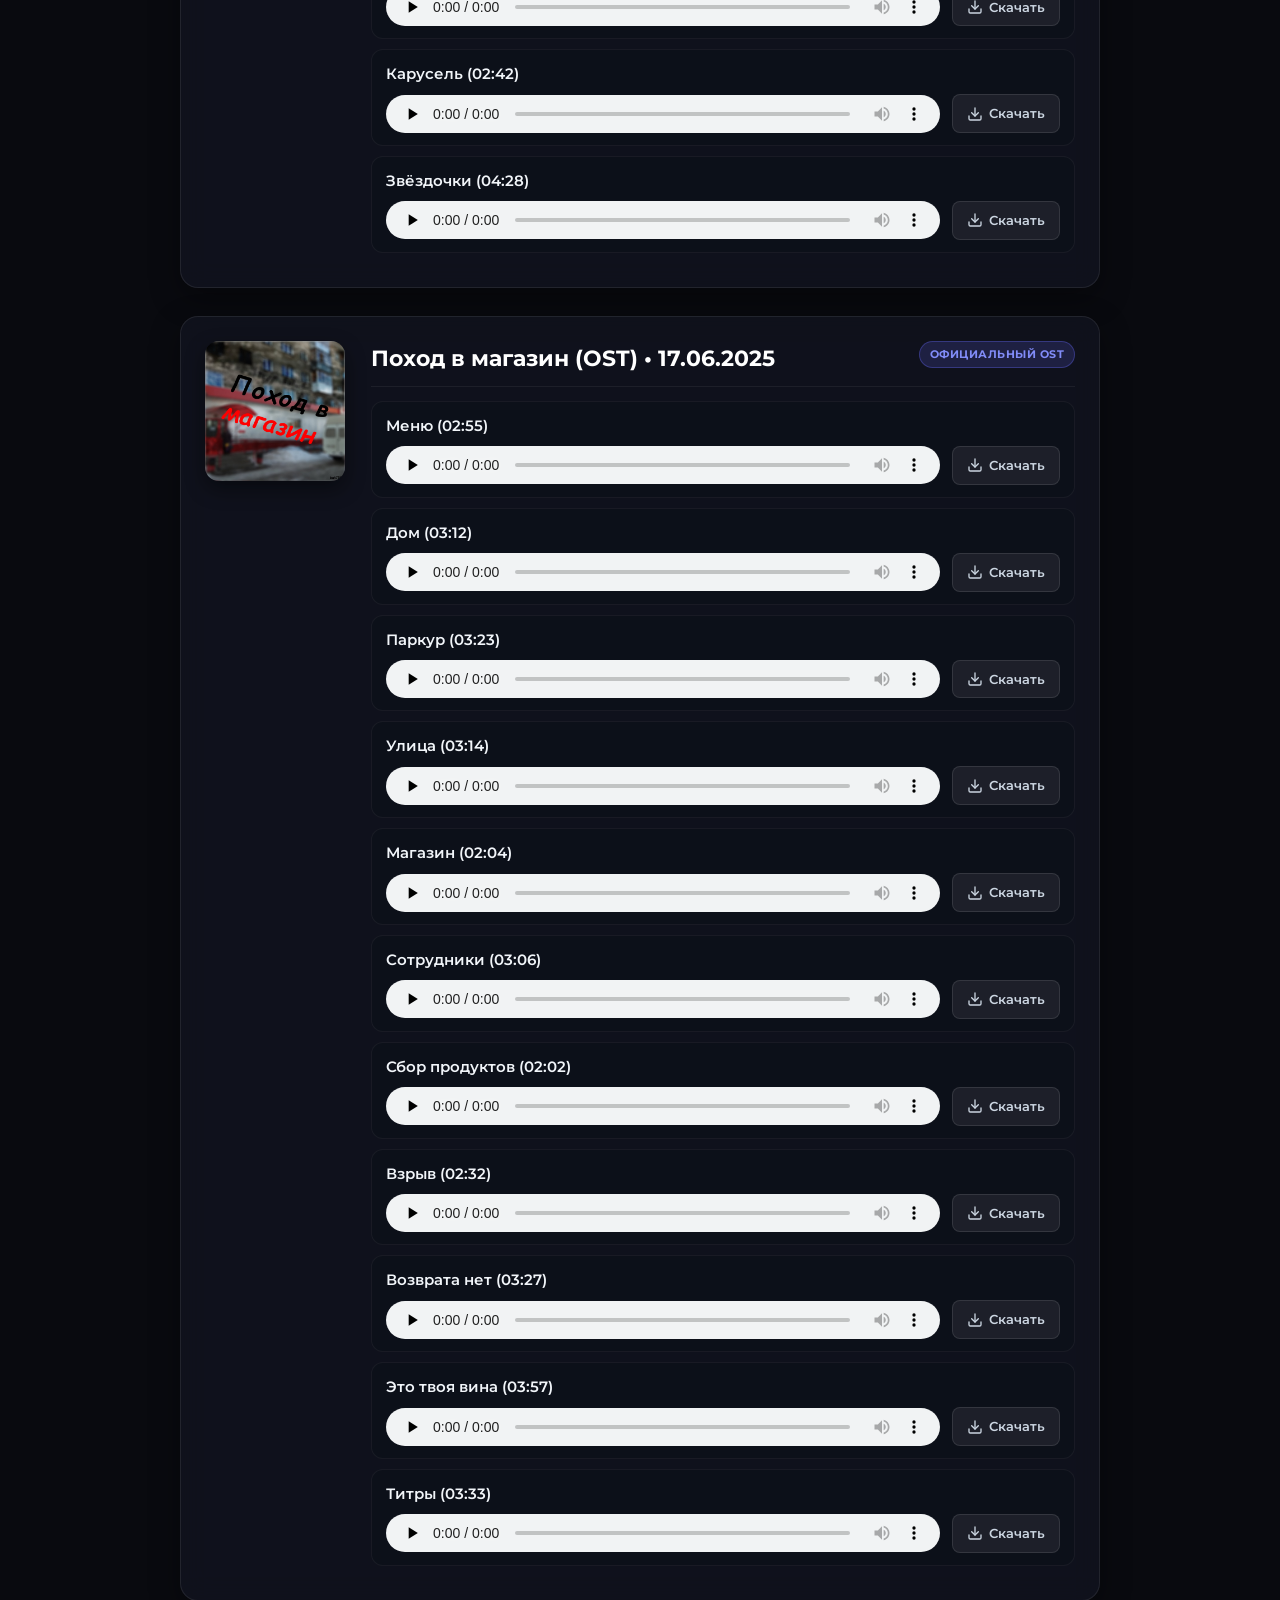
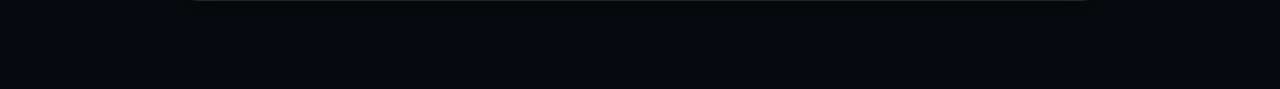
==== commit 3137e3b9: "Add files via upload" ====
--- a/music.html
+++ b/music.html
@@ -1,336 +1,1095 @@
 <!DOCTYPE html>
 <html lang="ru">
 <head>
-<meta charset="UTF-8">
-<title>Музыка</title>
+  <meta charset="UTF-8">
+  <meta name="viewport" content="width=device-width, initial-scale=1.0">
+  <title>Вся музыка — bak7580</title>
+
+  <meta name="description" content="Слушать и скачать альбомы и саундтреки bak7580: Поход в магазин (OST), Карусель2010, Неоновый прилив, Разные комнаты.">
+  <meta name="theme-color" content="#0a0a0f">
+
+  <!-- Open Graph / Facebook -->
+  <meta property="og:type" content="music.playlist">
+  <meta property="og:url" content="https://bak7580.ru/music.html">
+  <meta property="og:site_name" content="bak7580">
+  <meta property="og:title" content="Вся музыка — bak7580">
+  <meta property="og:description" content="Официальная дискография bak7580. Слушайте онлайн и скачивайте треки в оригинальном качестве.">
+  <meta property="og:image" content="album1.jpg">
+
+  <!-- Twitter -->
+  <meta name="twitter:card" content="summary_large_image">
+  <meta name="twitter:title" content="Вся музыка — bak7580">
+  <meta name="twitter:description" content="Официальная дискография bak7580. Слушайте онлайн и скачивайте треки в оригинальном качестве.">
+  <meta name="twitter:image" content="album1.jpg">
+
+  <!-- Favicons -->
   <link rel="icon" href="favicon.ico">
-<link rel="icon" type="image/png" sizes="32x32" href="favicon-32.png">
-<link rel="icon" type="image/png" sizes="192x192" href="favicon-192.png">
-<link href="https://fonts.googleapis.com/css2?family=Montserrat:wght@400;600&display=swap" rel="stylesheet">
-
-<style>
-  body {
-  margin: 0;
-  background: #0a0a0a;
-  color: white;
-  font-family: 'Montserrat', sans-serif;
-  padding: 30px;
-}
-
-  .bg {
-  position: fixed;
-  top: 0;
-  left: 0;
-  width: 100%;
-  height: 100%;
-  z-index: -3;
-  overflow: hidden;
-}
-
-.bg img {
-  position: absolute;
-  width: 100%;
-  height: 100%;
-  object-fit: cover;
-  filter: blur(40px) brightness(0.4);
-  opacity: 0;
-  transition: opacity 2s ease-in-out;
-}
-
-.bg img.active {
-  opacity: 1;
-}
-  
-  h1 {
-  text-align: center;
-  margin-bottom: 40px;
-  font-weight: 600;
-  letter-spacing: 1px;
-}
-
-  .album {
-  display: flex;
-  gap: 15px;
-  background: rgba(20, 20, 20, 0.65); /* прозрачность */
-  backdrop-filter: blur(10px); /* стекло эффект */
-  padding: 15px;
-  border-radius: 12px;
-  margin-bottom: 20px;
-  max-width: 900px;
-  margin-left: auto;
-  margin-right: auto;
-  transition: transform 0.2s ease;
-}
-
-.album:hover {
-  transform: scale(1.02);
-}
-
-  .cover {
-  width: 120px;
-  height: 120px;
-  border-radius: 10px;
-  object-fit: cover;
-  cursor: pointer;
-  transition: 0.2s;
-}
-
-.cover:hover {
-  transform: scale(1.05);
-}
-
-  .album-info {
-    flex: 1;
-  }
-
-  .album-title {
-    font-size: 20px;
-    margin-bottom: 10px;
-  }
-
-  .track {
-  margin: 8px 0;
-  padding: 8px;
-  background: rgba(30, 30, 30, 0.6);
-  border-radius: 8px;
-}
-
-  audio {
-    width: 100%;
-    margin-top: 5px;
-  }
-
-  .download {
-    display: inline-block;
-    margin-top: 5px;
-    font-size: 14px;
-    color: #aaa;
-    text-decoration: none;
-  }
-
-  .download:hover {
-    color: white;
-  }
-
-/* FULLSCREEN VIEW */
-.fullscreen {
-  position: fixed;
-  top: 0;
-  left: 0;
-  width: 100%;
-  height: 100%;
-  background: rgba(0,0,0,0.95);
-  display: flex;
-  justify-content: center;
-  align-items: center;
-  z-index: 999;
-  opacity: 0;
-  pointer-events: none;
-  transition: 0.3s;
-}
-
-.fullscreen.active {
-  opacity: 1;
-  pointer-events: all;
-}
-
-.fullscreen img {
-  max-width: 90%;
-  max-height: 90%;
-  border-radius: 15px;
-}
-
-  
-  @media (max-width: 600px) {
-
-  body {
-    padding: 15px;
-  }
-
-  .album {
-    flex-direction: column;
-    align-items: center;
-    text-align: center;
-  }
-
-  .cover {
-  width: 120px;
-  height: 120px;
-  border-radius: 10px;
-  object-fit: cover;
-  cursor: pointer;
-  transition: 0.2s;
-}
-
-.cover:hover {
-  transform: scale(1.05);
-}
-
-  .album-title {
-    font-size: 18px;
-  }
-
-  audio {
-    width: 100%;
-  }
-
-}
-</style>
+  <link rel="icon" type="image/png" sizes="32x32" href="favicon-32.png">
+  <link rel="icon" type="image/png" sizes="192x192" href="favicon-192.png">
+
+  <!-- Google Fonts -->
+  <link rel="preconnect" href="https://fonts.googleapis.com">
+  <link rel="preconnect" href="https://fonts.gstatic.com" crossorigin>
+  <link href="https://fonts.googleapis.com/css2?family=Montserrat:wght@400;500;600;700;800&display=swap" rel="stylesheet">
+
+  <style>
+    :root {
+      --bg: #090a0f;
+      --card-bg: rgba(18, 22, 34, 0.72);
+      --card-border: rgba(255, 255, 255, 0.08);
+      --card-hover-border: rgba(99, 102, 241, 0.4);
+      --accent: #6366f1;
+      --accent-glow: rgba(99, 102, 241, 0.35);
+      --text: #f8fafc;
+      --text-muted: #94a3b8;
+    }
+
+    * {
+      box-sizing: border-box;
+    }
+
+    html {
+      scroll-behavior: smooth;
+    }
+
+    body {
+      margin: 0;
+      background: var(--bg);
+      color: var(--text);
+      font-family: 'Montserrat', -apple-system, BlinkMacSystemFont, "Segoe UI", Roboto, sans-serif;
+      padding: 0 20px 60px;
+      line-height: 1.6;
+      min-height: 100vh;
+    }
+
+    /* Dynamic rotating blur background */
+    .bg {
+      position: fixed;
+      top: 0;
+      left: 0;
+      width: 100%;
+      height: 100%;
+      z-index: -2;
+      overflow: hidden;
+      background: #090b10;
+    }
+
+    .bg img {
+      position: absolute;
+      width: 100%;
+      height: 100%;
+      object-fit: cover;
+      filter: blur(55px) brightness(0.28) saturate(1.3);
+      opacity: 0;
+      transform: scale(1.1);
+      transition: opacity 2s ease-in-out;
+    }
+
+    .bg img.active {
+      opacity: 1;
+    }
+
+    .bg-overlay {
+      position: fixed;
+      top: 0;
+      left: 0;
+      width: 100%;
+      height: 100%;
+      z-index: -1;
+      background: radial-gradient(circle at center, transparent 0%, rgba(9, 10, 15, 0.6) 100%);
+      pointer-events: none;
+    }
+
+    /* Top navigation bar */
+    .top-nav {
+      position: sticky;
+      top: 0;
+      z-index: 100;
+      backdrop-filter: blur(16px);
+      -webkit-backdrop-filter: blur(16px);
+      background: rgba(9, 11, 18, 0.75);
+      border-bottom: 1px solid var(--card-border);
+      margin: 0 -20px 40px;
+      padding: 14px 24px;
+    }
+
+    .nav-container {
+      max-width: 960px;
+      margin: 0 auto;
+      display: flex;
+      justify-content: space-between;
+      align-items: center;
+      gap: 16px;
+    }
+
+    .btn-back {
+      display: inline-flex;
+      align-items: center;
+      gap: 8px;
+      padding: 8px 16px;
+      background: rgba(255, 255, 255, 0.06);
+      border: 1px solid rgba(255, 255, 255, 0.1);
+      border-radius: 10px;
+      color: #fff;
+      text-decoration: none;
+      font-size: 14px;
+      font-weight: 600;
+      transition: all 0.2s ease;
+    }
+
+    .btn-back:hover {
+      background: rgba(255, 255, 255, 0.14);
+      border-color: rgba(255, 255, 255, 0.25);
+      transform: translateX(-3px);
+    }
+
+    .nav-brand {
+      font-weight: 700;
+      font-size: 16px;
+      color: #cbd5e1;
+      display: flex;
+      align-items: center;
+      gap: 8px;
+    }
+
+    .nav-stream-links {
+      display: flex;
+      align-items: center;
+      gap: 10px;
+    }
+
+    .stream-pill {
+      display: inline-flex;
+      align-items: center;
+      gap: 6px;
+      padding: 6px 12px;
+      border-radius: 20px;
+      font-size: 13px;
+      font-weight: 600;
+      color: #fff;
+      text-decoration: none;
+      background: rgba(255, 255, 255, 0.05);
+      border: 1px solid rgba(255, 255, 255, 0.08);
+      transition: all 0.2s ease;
+    }
+
+    .stream-pill:hover {
+      background: rgba(255, 255, 255, 0.12);
+      transform: translateY(-2px);
+    }
+
+    .stream-pill.spotify:hover {
+      border-color: rgba(29, 185, 84, 0.5);
+      box-shadow: 0 4px 15px rgba(29, 185, 84, 0.25);
+    }
+
+    .stream-pill.yandex:hover {
+      border-color: rgba(252, 63, 29, 0.5);
+      box-shadow: 0 4px 15px rgba(252, 63, 29, 0.25);
+    }
+
+    /* Page Header */
+    .page-header {
+      text-align: center;
+      margin-bottom: 40px;
+    }
+
+    h1 {
+      font-size: 42px;
+      font-weight: 800;
+      margin: 0 0 10px;
+      letter-spacing: -0.5px;
+      background: linear-gradient(135deg, #ffffff 0%, #cbd5e1 100%);
+      -webkit-background-clip: text;
+      -webkit-text-fill-color: transparent;
+    }
+
+    .page-subtitle {
+      color: var(--text-muted);
+      font-size: 16px;
+      margin: 0 auto;
+      max-width: 580px;
+    }
+
+    /* Album card */
+    .album {
+      display: flex;
+      gap: 26px;
+      background: var(--card-bg);
+      backdrop-filter: blur(14px);
+      -webkit-backdrop-filter: blur(14px);
+      padding: 24px;
+      border-radius: 18px;
+      margin-bottom: 28px;
+      max-width: 920px;
+      margin-left: auto;
+      margin-right: auto;
+      border: 1px solid var(--card-border);
+      box-shadow: 0 10px 30px rgba(0, 0, 0, 0.35);
+      transition: transform 0.25s ease, border-color 0.25s ease, box-shadow 0.25s ease;
+    }
+
+    .album:hover {
+      border-color: rgba(255, 255, 255, 0.16);
+      box-shadow: 0 16px 40px rgba(0, 0, 0, 0.5);
+    }
+
+    .cover-wrapper {
+      position: relative;
+      width: 140px;
+      height: 140px;
+      flex-shrink: 0;
+      border-radius: 14px;
+      overflow: hidden;
+      cursor: pointer;
+      box-shadow: 0 8px 20px rgba(0, 0, 0, 0.45);
+    }
+
+    .cover {
+      width: 100%;
+      height: 100%;
+      object-fit: cover;
+      transition: transform 0.3s ease;
+      display: block;
+    }
+
+    .cover-overlay {
+      position: absolute;
+      inset: 0;
+      background: rgba(0, 0, 0, 0.4);
+      display: flex;
+      align-items: center;
+      justify-content: center;
+      opacity: 0;
+      transition: opacity 0.2s ease;
+      color: #fff;
+      font-size: 12px;
+      font-weight: 600;
+      gap: 4px;
+    }
+
+    .cover-wrapper:hover .cover {
+      transform: scale(1.08);
+    }
+
+    .cover-wrapper:hover .cover-overlay {
+      opacity: 1;
+    }
+
+    .album-info {
+      flex: 1;
+      min-width: 0;
+    }
+
+    .album-header {
+      display: flex;
+      justify-content: space-between;
+      align-items: flex-start;
+      flex-wrap: wrap;
+      gap: 8px;
+      margin-bottom: 14px;
+      padding-bottom: 10px;
+      border-bottom: 1px solid rgba(255, 255, 255, 0.06);
+    }
+
+    .album-title {
+      font-size: 22px;
+      font-weight: 700;
+      color: #fff;
+    }
+
+    .album-badge {
+      display: inline-block;
+      font-size: 11px;
+      font-weight: 700;
+      text-transform: uppercase;
+      letter-spacing: 0.5px;
+      padding: 4px 10px;
+      border-radius: 20px;
+      background: rgba(99, 102, 241, 0.18);
+      color: #818cf8;
+      border: 1px solid rgba(99, 102, 241, 0.35);
+    }
+
+    .album-badge.new {
+      background: rgba(34, 197, 94, 0.18);
+      color: #4ade80;
+      border-color: rgba(34, 197, 94, 0.35);
+    }
+
+    /* Track styles */
+    .track {
+      margin: 10px 0;
+      padding: 12px 14px;
+      background: rgba(13, 16, 26, 0.65);
+      border: 1px solid rgba(255, 255, 255, 0.05);
+      border-radius: 12px;
+      transition: all 0.2s ease;
+    }
+
+    .track:hover {
+      background: rgba(20, 26, 42, 0.85);
+      border-color: rgba(255, 255, 255, 0.12);
+    }
+
+    .track.is-playing {
+      border-color: rgba(99, 102, 241, 0.6);
+      background: rgba(26, 32, 54, 0.95);
+      box-shadow: 0 0 16px rgba(99, 102, 241, 0.2);
+    }
+
+    .track-meta {
+      display: flex;
+      justify-content: space-between;
+      align-items: center;
+      margin-bottom: 8px;
+      font-size: 15px;
+      font-weight: 600;
+    }
+
+    .track-title {
+      display: flex;
+      align-items: center;
+      gap: 8px;
+      color: #f1f5f9;
+    }
+
+    .playing-indicator {
+      display: none;
+      width: 8px;
+      height: 8px;
+      border-radius: 50%;
+      background: #22c55e;
+      box-shadow: 0 0 8px #22c55e;
+      animation: pulsePlay 1.5s infinite;
+    }
+
+    .track.is-playing .playing-indicator {
+      display: inline-block;
+    }
+
+    @keyframes pulsePlay {
+      0%, 100% { transform: scale(1); opacity: 1; }
+      50% { transform: scale(1.4); opacity: 0.6; }
+    }
+
+    .track-controls {
+      display: flex;
+      align-items: center;
+      gap: 12px;
+    }
+
+    audio {
+      flex: 1;
+      height: 38px;
+      outline: none;
+    }
+
+    .download-btn {
+      display: inline-flex;
+      align-items: center;
+      gap: 6px;
+      padding: 8px 14px;
+      background: rgba(255, 255, 255, 0.07);
+      border: 1px solid rgba(255, 255, 255, 0.1);
+      border-radius: 8px;
+      color: #cbd5e1;
+      text-decoration: none;
+      font-size: 13px;
+      font-weight: 600;
+      white-space: nowrap;
+      transition: all 0.2s ease;
+      flex-shrink: 0;
+    }
+
+    .download-btn:hover {
+      color: #fff;
+      background: rgba(99, 102, 241, 0.25);
+      border-color: rgba(99, 102, 241, 0.5);
+      box-shadow: 0 4px 12px rgba(99, 102, 241, 0.25);
+      transform: translateY(-2px);
+    }
+
+    .icon-svg {
+      width: 16px;
+      height: 16px;
+      display: inline-block;
+      flex-shrink: 0;
+    }
+
+    /* Note block inside album 4 */
+    .album-notice {
+      background: rgba(99, 102, 241, 0.08);
+      border: 1px dashed rgba(99, 102, 241, 0.3);
+      padding: 12px 16px;
+      border-radius: 10px;
+      font-size: 13px;
+      color: #94a3b8;
+      margin-top: 12px;
+      display: flex;
+      align-items: center;
+      gap: 10px;
+    }
+
+    /* Fullscreen Lightbox */
+    .fullscreen {
+      position: fixed;
+      top: 0;
+      left: 0;
+      width: 100%;
+      height: 100%;
+      background: rgba(0, 0, 0, 0.92);
+      backdrop-filter: blur(8px);
+      -webkit-backdrop-filter: blur(8px);
+      display: flex;
+      justify-content: center;
+      align-items: center;
+      z-index: 9999;
+      opacity: 0;
+      pointer-events: none;
+      transition: opacity 0.25s ease;
+      cursor: zoom-out;
+    }
+
+    .fullscreen.active {
+      opacity: 1;
+      pointer-events: all;
+    }
+
+    .fullscreen img {
+      max-width: 90vw;
+      max-height: 85vh;
+      border-radius: 16px;
+      box-shadow: 0 20px 50px rgba(0, 0, 0, 0.8);
+      transform: scale(0.95);
+      transition: transform 0.25s ease;
+    }
+
+    .fullscreen.active img {
+      transform: scale(1);
+    }
+
+    .fullscreen-close {
+      position: absolute;
+      top: 24px;
+      right: 28px;
+      background: rgba(255, 255, 255, 0.15);
+      border: 1px solid rgba(255, 255, 255, 0.2);
+      color: #fff;
+      font-size: 20px;
+      width: 40px;
+      height: 40px;
+      border-radius: 50%;
+      display: flex;
+      align-items: center;
+      justify-content: center;
+      cursor: pointer;
+      transition: background 0.2s ease;
+    }
+
+    .fullscreen-close:hover {
+      background: rgba(255, 255, 255, 0.3);
+    }
+
+    @media (max-width: 700px) {
+      body { padding: 0 14px 40px; }
+      .top-nav { margin: 0 -14px 25px; padding: 12px 16px; }
+      .nav-brand { display: none; }
+      .album {
+        flex-direction: column;
+        align-items: center;
+        text-align: center;
+        padding: 18px;
+      }
+      .album-header {
+        justify-content: center;
+        text-align: center;
+      }
+      .cover-wrapper {
+        width: 160px;
+        height: 160px;
+      }
+      .track-controls {
+        flex-direction: column;
+        gap: 8px;
+      }
+      .download-btn {
+        width: 100%;
+        justify-content: center;
+      }
+    }
+  </style>
 </head>
 
 <body>
-<div class="bg">
-  <img src="album1.jpg" class="active">
-  <img src="album2.jpg">
-  <img src="album3.jpg">
+
+<!-- Background rotator -->
+<div class="bg" aria-hidden="true">
+  <img src="album1.jpg" class="active" alt="">
+  <img src="album2.jpg" alt="">
+  <img src="album3.jpg" alt="">
+  <img src="album4.jpg" alt="">
 </div>
-  
-  <div class="fullscreen" id="fullscreen">
-  <img id="fullscreenImg">
+<div class="bg-overlay" aria-hidden="true"></div>
+
+<!-- Lightbox Modal -->
+<div class="fullscreen" id="fullscreen" role="dialog" aria-modal="true" aria-label="Просмотр обложки">
+  <div class="fullscreen-close" aria-label="Закрыть">✕</div>
+  <img id="fullscreenImg" src="" alt="Обложка альбома крупно">
 </div>
-<h1>Вся моя музыка</h1>
-
-<!-- АЛЬБОМ 1 -->
+
+<!-- Sticky Top Navigation -->
+<nav class="top-nav">
+  <div class="nav-container">
+    <a href="index.html" class="btn-back">
+      <svg class="icon-svg" viewBox="0 0 24 24" fill="none" stroke="currentColor" stroke-width="2.5" stroke-linecap="round" stroke-linejoin="round" aria-hidden="true">
+        <path d="M19 12H5M12 19l-7-7 7-7"/>
+      </svg>
+      На главную
+    </a>
+
+    <div class="nav-brand">
+      bak7580 • Музыка
+    </div>
+
+    <div class="nav-stream-links">
+      <a href="https://music.yandex.ru/artist/24471020" class="stream-pill yandex" target="_blank" rel="noopener noreferrer">
+        <svg class="icon-svg" viewBox="0 0 24 24" fill="#FC3F1D" aria-hidden="true">
+          <circle cx="12" cy="12" r="10"/>
+        </svg>
+        Яндекс
+      </a>
+      <a href="https://open.spotify.com/artist/4APe1ZlChJgSuLSTiq4HEh" class="stream-pill spotify" target="_blank" rel="noopener noreferrer">
+        <svg class="icon-svg" viewBox="0 0 24 24" fill="#1DB954" aria-hidden="true">
+          <path d="M12 0C5.373 0 0 5.373 0 12s5.373 12 12 12 12-5.373 12-12S18.627 0 12 0zm5.49 17.306a.75.75 0 0 1-1.03.248c-2.82-1.722-6.368-2.112-10.548-1.157a.75.75 0 1 1-.334-1.462c4.582-1.047 8.513-.6 11.664 1.341a.75.75 0 0 1 .248 1.03zm1.466-3.262a.938.938 0 0 1-1.29.31c-3.227-1.984-8.148-2.558-11.966-1.399a.938.938 0 0 1-.552-1.792c4.364-1.325 9.79-.684 13.498 1.591a.937.937 0 0 1 .31 1.29zm.126-3.393c-3.87-2.298-10.257-2.51-13.971-1.383a1.125 1.125 0 1 1-.652-2.154c4.267-1.295 11.314-1.043 15.753 1.593a1.125 1.125 0 0 1-1.13 1.944z"/>
+        </svg>
+        Spotify
+      </a>
+    </div>
+  </div>
+</nav>
+
+<div class="page-header">
+  <h1>Вся моя музыка</h1>
+  <p class="page-subtitle">Все официальные релизы, мини-альбомы и саундтреки. Слушайте прямо на сайте или скачивайте в оригинальном качестве.</p>
+</div>
+
+<!-- ==================== АЛЬБОМ 4 ==================== -->
 <div class="album">
-<img src="album1.jpg" class="cover">
-<div class="album-info">
-<div class="album-title">Поход в магазин (OST) • 17.06.2025</div>
-
-<div class="track">Меню (02:55)
-<audio controls src="tracks/menu.mp3"></audio>
-<a href="tracks/menu.mp3" download class="download">Скачать</a></div>
-
-<div class="track">Дом (03:12)
-<audio controls src="tracks/dom.mp3"></audio>
-<a href="tracks/dom.mp3" download class="download">Скачать</a></div>
-
-<div class="track">Паркур (03:23)
-<audio controls src="tracks/parkour.mp3"></audio>
-<a href="tracks/parkour.mp3" download class="download">Скачать</a></div>
-
-<div class="track">Улица (03:14)
-<audio controls src="tracks/street.mp3"></audio>
-<a href="tracks/street.mp3" download class="download">Скачать</a></div>
-
-<div class="track">Магазин (02:04)
-<audio controls src="tracks/shop.mp3"></audio>
-<a href="tracks/shop.mp3" download class="download">Скачать</a></div>
-
-<div class="track">Сотрудники (03:06)
-<audio controls src="tracks/workers.mp3"></audio>
-<a href="tracks/workers.mp3" download class="download">Скачать</a></div>
-
-<div class="track">Сбор продуктов (02:02)
-<audio controls src="tracks/products.mp3"></audio>
-<a href="tracks/products.mp3" download class="download">Скачать</a></div>
-
-<div class="track">Взрыв (02:32)
-<audio controls src="tracks/explosion.mp3"></audio>
-<a href="tracks/explosion.mp3" download class="download">Скачать</a></div>
-
-<div class="track">Возврата нет (03:27)
-<audio controls src="tracks/no_return.mp3"></audio>
-<a href="tracks/no_return.mp3" download class="download">Скачать</a></div>
-
-<div class="track">Это твоя вина (03:57)
-<audio controls src="tracks/your_fault.mp3"></audio>
-<a href="tracks/your_fault.mp3" download class="download">Скачать</a></div>
-
-<div class="track">Титры (03:33)
-<audio controls src="tracks/credits.mp3"></audio>
-<a href="tracks/credits.mp3" download class="download">Скачать</a></div>
-
+  <div class="cover-wrapper" title="Нажмите, чтобы увеличить">
+    <img src="album4.jpg" class="cover" alt="Обложка Разные комнаты">
+    <div class="cover-overlay">🔍 Увеличить</div>
+  </div>
+
+  <div class="album-info">
+    <div class="album-header">
+      <div class="album-title">Разные комнаты • 2026</div>
+      <span class="album-badge new">Новый релиз • EP</span>
+    </div>
+
+    <div class="track">
+      <div class="track-meta">
+        <span class="track-title"><span class="playing-indicator"></span>Слишком облачно</span>
+      </div>
+      <div class="track-controls">
+        <audio controls preload="none" src="tracks/4_raznye_komnaty/slihkom_oblachno.mp3"></audio>
+        <a href="tracks/4_raznye_komnaty/slihkom_oblachno.mp3" download="bak7580 - Слишком облачно.mp3" class="download-btn">
+          <svg class="icon-svg" viewBox="0 0 24 24" fill="none" stroke="currentColor" stroke-width="2" stroke-linecap="round" stroke-linejoin="round" aria-hidden="true">
+            <path d="M21 15v4a2 2 0 0 1-2 2H5a2 2 0 0 1-2-2v-4"></path>
+            <polyline points="7 10 12 15 17 10"></polyline>
+            <line x1="12" y1="15" x2="12" y2="3"></line>
+          </svg>
+          Скачать
+        </a>
+      </div>
+    </div>
+
+    <div class="album-notice">
+      💡 Файлы треков этого альбома распределены в папку: <code>tracks/4_raznye_komnaty/</code>
+    </div>
+  </div>
 </div>
+
+<!-- ==================== АЛЬБОМ 3 ==================== -->
+<div class="album">
+  <div class="cover-wrapper" title="Нажмите, чтобы увеличить">
+    <img src="album3.jpg" class="cover" alt="Обложка Неоновый прилив">
+    <div class="cover-overlay">🔍 Увеличить</div>
+  </div>
+
+  <div class="album-info">
+    <div class="album-header">
+      <div class="album-title">Неоновый прилив • 23.12.2025</div>
+      <span class="album-badge">Мини-альбом</span>
+    </div>
+
+    <div class="track">
+      <div class="track-meta">
+        <span class="track-title"><span class="playing-indicator"></span>Неоновый прилив (04:05)</span>
+      </div>
+      <div class="track-controls">
+        <audio controls preload="none" src="tracks/3_neonovyj_priliv/neon.mp3"></audio>
+        <a href="tracks/3_neonovyj_priliv/neon.mp3" download="bak7580 - Неоновый прилив.mp3" class="download-btn">
+          <svg class="icon-svg" viewBox="0 0 24 24" fill="none" stroke="currentColor" stroke-width="2" stroke-linecap="round" stroke-linejoin="round" aria-hidden="true">
+            <path d="M21 15v4a2 2 0 0 1-2 2H5a2 2 0 0 1-2-2v-4"></path>
+            <polyline points="7 10 12 15 17 10"></polyline>
+            <line x1="12" y1="15" x2="12" y2="3"></line>
+          </svg>
+          Скачать
+        </a>
+      </div>
+    </div>
+
+    <div class="track">
+      <div class="track-meta">
+        <span class="track-title"><span class="playing-indicator"></span>Небесный шёпот (02:27)</span>
+      </div>
+      <div class="track-controls">
+        <audio controls preload="none" src="tracks/3_neonovyj_priliv/sky.mp3"></audio>
+        <a href="tracks/3_neonovyj_priliv/sky.mp3" download="bak7580 - Небесный шёпот.mp3" class="download-btn">
+          <svg class="icon-svg" viewBox="0 0 24 24" fill="none" stroke="currentColor" stroke-width="2" stroke-linecap="round" stroke-linejoin="round" aria-hidden="true">
+            <path d="M21 15v4a2 2 0 0 1-2 2H5a2 2 0 0 1-2-2v-4"></path>
+            <polyline points="7 10 12 15 17 10"></polyline>
+            <line x1="12" y1="15" x2="12" y2="3"></line>
+          </svg>
+          Скачать
+        </a>
+      </div>
+    </div>
+
+    <div class="track">
+      <div class="track-meta">
+        <span class="track-title"><span class="playing-indicator"></span>Облачно (04:33)</span>
+      </div>
+      <div class="track-controls">
+        <audio controls preload="none" src="tracks/3_neonovyj_priliv/cloudy.mp3"></audio>
+        <a href="tracks/3_neonovyj_priliv/cloudy.mp3" download="bak7580 - Облачно.mp3" class="download-btn">
+          <svg class="icon-svg" viewBox="0 0 24 24" fill="none" stroke="currentColor" stroke-width="2" stroke-linecap="round" stroke-linejoin="round" aria-hidden="true">
+            <path d="M21 15v4a2 2 0 0 1-2 2H5a2 2 0 0 1-2-2v-4"></path>
+            <polyline points="7 10 12 15 17 10"></polyline>
+            <line x1="12" y1="15" x2="12" y2="3"></line>
+          </svg>
+          Скачать
+        </a>
+      </div>
+    </div>
+
+    <div class="track">
+      <div class="track-meta">
+        <span class="track-title"><span class="playing-indicator"></span>Это твоя вина (cover) (03:40)</span>
+      </div>
+      <div class="track-controls">
+        <audio controls preload="none" src="tracks/3_neonovyj_priliv/your_fault_cover.mp3"></audio>
+        <a href="tracks/3_neonovyj_priliv/your_fault_cover.mp3" download="bak7580 - Это твоя вина (cover).mp3" class="download-btn">
+          <svg class="icon-svg" viewBox="0 0 24 24" fill="none" stroke="currentColor" stroke-width="2" stroke-linecap="round" stroke-linejoin="round" aria-hidden="true">
+            <path d="M21 15v4a2 2 0 0 1-2 2H5a2 2 0 0 1-2-2v-4"></path>
+            <polyline points="7 10 12 15 17 10"></polyline>
+            <line x1="12" y1="15" x2="12" y2="3"></line>
+          </svg>
+          Скачать
+        </a>
+      </div>
+    </div>
+
+    <div class="track">
+      <div class="track-meta">
+        <span class="track-title"><span class="playing-indicator"></span>Светлый путь (01:16)</span>
+      </div>
+      <div class="track-controls">
+        <audio controls preload="none" src="tracks/3_neonovyj_priliv/light_path.mp3"></audio>
+        <a href="tracks/3_neonovyj_priliv/light_path.mp3" download="bak7580 - Светлый путь.mp3" class="download-btn">
+          <svg class="icon-svg" viewBox="0 0 24 24" fill="none" stroke="currentColor" stroke-width="2" stroke-linecap="round" stroke-linejoin="round" aria-hidden="true">
+            <path d="M21 15v4a2 2 0 0 1-2 2H5a2 2 0 0 1-2-2v-4"></path>
+            <polyline points="7 10 12 15 17 10"></polyline>
+            <line x1="12" y1="15" x2="12" y2="3"></line>
+          </svg>
+          Скачать
+        </a>
+      </div>
+    </div>
+
+    <div class="track">
+      <div class="track-meta">
+        <span class="track-title"><span class="playing-indicator"></span>Облачно (Черновик) (04:33)</span>
+      </div>
+      <div class="track-controls">
+        <audio controls preload="none" src="tracks/3_neonovyj_priliv/cloudy_draft.mp3"></audio>
+        <a href="tracks/3_neonovyj_priliv/cloudy_draft.mp3" download="bak7580 - Облачно (Черновик).mp3" class="download-btn">
+          <svg class="icon-svg" viewBox="0 0 24 24" fill="none" stroke="currentColor" stroke-width="2" stroke-linecap="round" stroke-linejoin="round" aria-hidden="true">
+            <path d="M21 15v4a2 2 0 0 1-2 2H5a2 2 0 0 1-2-2v-4"></path>
+            <polyline points="7 10 12 15 17 10"></polyline>
+            <line x1="12" y1="15" x2="12" y2="3"></line>
+          </svg>
+          Скачать
+        </a>
+      </div>
+    </div>
+
+  </div>
 </div>
 
-<!-- АЛЬБОМ 2 -->
+<!-- ==================== АЛЬБОМ 2 ==================== -->
 <div class="album">
-<img src="album2.jpg" class="cover">
-<div class="album-info">
-<div class="album-title">Карусель2010 • 29.08.2025</div>
-
-<div class="track">Холмы (03:20)
-<audio controls src="tracks/hills.mp3"></audio>
-<a href="tracks/hills.mp3" download class="download">Скачать</a></div>
-
-<div class="track">Безмятежность (03:02)
-<audio controls src="tracks/calm.mp3"></audio>
-<a href="tracks/calm.mp3" download class="download">Скачать</a></div>
-
-<div class="track">Карусель (02:42)
-<audio controls src="tracks/carousel.mp3"></audio>
-<a href="tracks/carousel.mp3" download class="download">Скачать</a></div>
-
-<div class="track">Звёздочки (04:28)
-<audio controls src="tracks/stars.mp3"></audio>
-<a href="tracks/stars.mp3" download class="download">Скачать</a></div>
-
+  <div class="cover-wrapper" title="Нажмите, чтобы увеличить">
+    <img src="album2.jpg" class="cover" alt="Обложка Карусель2010">
+    <div class="cover-overlay">🔍 Увеличить</div>
+  </div>
+
+  <div class="album-info">
+    <div class="album-header">
+      <div class="album-title">Карусель2010 • 29.08.2025</div>
+      <span class="album-badge">EP</span>
+    </div>
+
+    <div class="track">
+      <div class="track-meta">
+        <span class="track-title"><span class="playing-indicator"></span>Холмы (03:20)</span>
+      </div>
+      <div class="track-controls">
+        <audio controls preload="none" src="tracks/2_karusel2010/hills.mp3"></audio>
+        <a href="tracks/2_karusel2010/hills.mp3" download="bak7580 - Холмы.mp3" class="download-btn">
+          <svg class="icon-svg" viewBox="0 0 24 24" fill="none" stroke="currentColor" stroke-width="2" stroke-linecap="round" stroke-linejoin="round" aria-hidden="true">
+            <path d="M21 15v4a2 2 0 0 1-2 2H5a2 2 0 0 1-2-2v-4"></path>
+            <polyline points="7 10 12 15 17 10"></polyline>
+            <line x1="12" y1="15" x2="12" y2="3"></line>
+          </svg>
+          Скачать
+        </a>
+      </div>
+    </div>
+
+    <div class="track">
+      <div class="track-meta">
+        <span class="track-title"><span class="playing-indicator"></span>Безмятежность (03:02)</span>
+      </div>
+      <div class="track-controls">
+        <audio controls preload="none" src="tracks/2_karusel2010/calm.mp3"></audio>
+        <a href="tracks/2_karusel2010/calm.mp3" download="bak7580 - Безмятежность.mp3" class="download-btn">
+          <svg class="icon-svg" viewBox="0 0 24 24" fill="none" stroke="currentColor" stroke-width="2" stroke-linecap="round" stroke-linejoin="round" aria-hidden="true">
+            <path d="M21 15v4a2 2 0 0 1-2 2H5a2 2 0 0 1-2-2v-4"></path>
+            <polyline points="7 10 12 15 17 10"></polyline>
+            <line x1="12" y1="15" x2="12" y2="3"></line>
+          </svg>
+          Скачать
+        </a>
+      </div>
+    </div>
+
+    <div class="track">
+      <div class="track-meta">
+        <span class="track-title"><span class="playing-indicator"></span>Карусель (02:42)</span>
+      </div>
+      <div class="track-controls">
+        <audio controls preload="none" src="tracks/2_karusel2010/carousel.mp3"></audio>
+        <a href="tracks/2_karusel2010/carousel.mp3" download="bak7580 - Карусель.mp3" class="download-btn">
+          <svg class="icon-svg" viewBox="0 0 24 24" fill="none" stroke="currentColor" stroke-width="2" stroke-linecap="round" stroke-linejoin="round" aria-hidden="true">
+            <path d="M21 15v4a2 2 0 0 1-2 2H5a2 2 0 0 1-2-2v-4"></path>
+            <polyline points="7 10 12 15 17 10"></polyline>
+            <line x1="12" y1="15" x2="12" y2="3"></line>
+          </svg>
+          Скачать
+        </a>
+      </div>
+    </div>
+
+    <div class="track">
+      <div class="track-meta">
+        <span class="track-title"><span class="playing-indicator"></span>Звёздочки (04:28)</span>
+      </div>
+      <div class="track-controls">
+        <audio controls preload="none" src="tracks/2_karusel2010/stars.mp3"></audio>
+        <a href="tracks/2_karusel2010/stars.mp3" download="bak7580 - Звёздочки.mp3" class="download-btn">
+          <svg class="icon-svg" viewBox="0 0 24 24" fill="none" stroke="currentColor" stroke-width="2" stroke-linecap="round" stroke-linejoin="round" aria-hidden="true">
+            <path d="M21 15v4a2 2 0 0 1-2 2H5a2 2 0 0 1-2-2v-4"></path>
+            <polyline points="7 10 12 15 17 10"></polyline>
+            <line x1="12" y1="15" x2="12" y2="3"></line>
+          </svg>
+          Скачать
+        </a>
+      </div>
+    </div>
+
+  </div>
 </div>
+
+<!-- ==================== АЛЬБОМ 1 ==================== -->
+<div class="album">
+  <div class="cover-wrapper" title="Нажмите, чтобы увеличить">
+    <img src="album1.jpg" class="cover" alt="Обложка Поход в магазин">
+    <div class="cover-overlay">🔍 Увеличить</div>
+  </div>
+
+  <div class="album-info">
+    <div class="album-header">
+      <div class="album-title">Поход в магазин (OST) • 17.06.2025</div>
+      <span class="album-badge">Официальный OST</span>
+    </div>
+
+    <div class="track">
+      <div class="track-meta">
+        <span class="track-title"><span class="playing-indicator"></span>Меню (02:55)</span>
+      </div>
+      <div class="track-controls">
+        <audio controls preload="none" src="tracks/1_pokhod_v_magazin/menu.mp3"></audio>
+        <a href="tracks/1_pokhod_v_magazin/menu.mp3" download="bak7580 - Меню.mp3" class="download-btn">
+          <svg class="icon-svg" viewBox="0 0 24 24" fill="none" stroke="currentColor" stroke-width="2" stroke-linecap="round" stroke-linejoin="round" aria-hidden="true">
+            <path d="M21 15v4a2 2 0 0 1-2 2H5a2 2 0 0 1-2-2v-4"></path>
+            <polyline points="7 10 12 15 17 10"></polyline>
+            <line x1="12" y1="15" x2="12" y2="3"></line>
+          </svg>
+          Скачать
+        </a>
+      </div>
+    </div>
+
+    <div class="track">
+      <div class="track-meta">
+        <span class="track-title"><span class="playing-indicator"></span>Дом (03:12)</span>
+      </div>
+      <div class="track-controls">
+        <audio controls preload="none" src="tracks/1_pokhod_v_magazin/dom.mp3"></audio>
+        <a href="tracks/1_pokhod_v_magazin/dom.mp3" download="bak7580 - Дом.mp3" class="download-btn">
+          <svg class="icon-svg" viewBox="0 0 24 24" fill="none" stroke="currentColor" stroke-width="2" stroke-linecap="round" stroke-linejoin="round" aria-hidden="true">
+            <path d="M21 15v4a2 2 0 0 1-2 2H5a2 2 0 0 1-2-2v-4"></path>
+            <polyline points="7 10 12 15 17 10"></polyline>
+            <line x1="12" y1="15" x2="12" y2="3"></line>
+          </svg>
+          Скачать
+        </a>
+      </div>
+    </div>
+
+    <div class="track">
+      <div class="track-meta">
+        <span class="track-title"><span class="playing-indicator"></span>Паркур (03:23)</span>
+      </div>
+      <div class="track-controls">
+        <audio controls preload="none" src="tracks/1_pokhod_v_magazin/parkour.mp3"></audio>
+        <a href="tracks/1_pokhod_v_magazin/parkour.mp3" download="bak7580 - Паркур.mp3" class="download-btn">
+          <svg class="icon-svg" viewBox="0 0 24 24" fill="none" stroke="currentColor" stroke-width="2" stroke-linecap="round" stroke-linejoin="round" aria-hidden="true">
+            <path d="M21 15v4a2 2 0 0 1-2 2H5a2 2 0 0 1-2-2v-4"></path>
+            <polyline points="7 10 12 15 17 10"></polyline>
+            <line x1="12" y1="15" x2="12" y2="3"></line>
+          </svg>
+          Скачать
+        </a>
+      </div>
+    </div>
+
+    <div class="track">
+      <div class="track-meta">
+        <span class="track-title"><span class="playing-indicator"></span>Улица (03:14)</span>
+      </div>
+      <div class="track-controls">
+        <audio controls preload="none" src="tracks/1_pokhod_v_magazin/street.mp3"></audio>
+        <a href="tracks/1_pokhod_v_magazin/street.mp3" download="bak7580 - Улица.mp3" class="download-btn">
+          <svg class="icon-svg" viewBox="0 0 24 24" fill="none" stroke="currentColor" stroke-width="2" stroke-linecap="round" stroke-linejoin="round" aria-hidden="true">
+            <path d="M21 15v4a2 2 0 0 1-2 2H5a2 2 0 0 1-2-2v-4"></path>
+            <polyline points="7 10 12 15 17 10"></polyline>
+            <line x1="12" y1="15" x2="12" y2="3"></line>
+          </svg>
+          Скачать
+        </a>
+      </div>
+    </div>
+
+    <div class="track">
+      <div class="track-meta">
+        <span class="track-title"><span class="playing-indicator"></span>Магазин (02:04)</span>
+      </div>
+      <div class="track-controls">
+        <audio controls preload="none" src="tracks/1_pokhod_v_magazin/shop.mp3"></audio>
+        <a href="tracks/1_pokhod_v_magazin/shop.mp3" download="bak7580 - Магазин.mp3" class="download-btn">
+          <svg class="icon-svg" viewBox="0 0 24 24" fill="none" stroke="currentColor" stroke-width="2" stroke-linecap="round" stroke-linejoin="round" aria-hidden="true">
+            <path d="M21 15v4a2 2 0 0 1-2 2H5a2 2 0 0 1-2-2v-4"></path>
+            <polyline points="7 10 12 15 17 10"></polyline>
+            <line x1="12" y1="15" x2="12" y2="3"></line>
+          </svg>
+          Скачать
+        </a>
+      </div>
+    </div>
+
+    <div class="track">
+      <div class="track-meta">
+        <span class="track-title"><span class="playing-indicator"></span>Сотрудники (03:06)</span>
+      </div>
+      <div class="track-controls">
+        <audio controls preload="none" src="tracks/1_pokhod_v_magazin/workers.mp3"></audio>
+        <a href="tracks/1_pokhod_v_magazin/workers.mp3" download="bak7580 - Сотрудники.mp3" class="download-btn">
+          <svg class="icon-svg" viewBox="0 0 24 24" fill="none" stroke="currentColor" stroke-width="2" stroke-linecap="round" stroke-linejoin="round" aria-hidden="true">
+            <path d="M21 15v4a2 2 0 0 1-2 2H5a2 2 0 0 1-2-2v-4"></path>
+            <polyline points="7 10 12 15 17 10"></polyline>
+            <line x1="12" y1="15" x2="12" y2="3"></line>
+          </svg>
+          Скачать
+        </a>
+      </div>
+    </div>
+
+    <div class="track">
+      <div class="track-meta">
+        <span class="track-title"><span class="playing-indicator"></span>Сбор продуктов (02:02)</span>
+      </div>
+      <div class="track-controls">
+        <audio controls preload="none" src="tracks/1_pokhod_v_magazin/products.mp3"></audio>
+        <a href="tracks/1_pokhod_v_magazin/products.mp3" download="bak7580 - Сбор продуктов.mp3" class="download-btn">
+          <svg class="icon-svg" viewBox="0 0 24 24" fill="none" stroke="currentColor" stroke-width="2" stroke-linecap="round" stroke-linejoin="round" aria-hidden="true">
+            <path d="M21 15v4a2 2 0 0 1-2 2H5a2 2 0 0 1-2-2v-4"></path>
+            <polyline points="7 10 12 15 17 10"></polyline>
+            <line x1="12" y1="15" x2="12" y2="3"></line>
+          </svg>
+          Скачать
+        </a>
+      </div>
+    </div>
+
+    <div class="track">
+      <div class="track-meta">
+        <span class="track-title"><span class="playing-indicator"></span>Взрыв (02:32)</span>
+      </div>
+      <div class="track-controls">
+        <audio controls preload="none" src="tracks/1_pokhod_v_magazin/explosion.mp3"></audio>
+        <a href="tracks/1_pokhod_v_magazin/explosion.mp3" download="bak7580 - Взрыв.mp3" class="download-btn">
+          <svg class="icon-svg" viewBox="0 0 24 24" fill="none" stroke="currentColor" stroke-width="2" stroke-linecap="round" stroke-linejoin="round" aria-hidden="true">
+            <path d="M21 15v4a2 2 0 0 1-2 2H5a2 2 0 0 1-2-2v-4"></path>
+            <polyline points="7 10 12 15 17 10"></polyline>
+            <line x1="12" y1="15" x2="12" y2="3"></line>
+          </svg>
+          Скачать
+        </a>
+      </div>
+    </div>
+
+    <div class="track">
+      <div class="track-meta">
+        <span class="track-title"><span class="playing-indicator"></span>Возврата нет (03:27)</span>
+      </div>
+      <div class="track-controls">
+        <audio controls preload="none" src="tracks/1_pokhod_v_magazin/no_return.mp3"></audio>
+        <a href="tracks/1_pokhod_v_magazin/no_return.mp3" download="bak7580 - Возврата нет.mp3" class="download-btn">
+          <svg class="icon-svg" viewBox="0 0 24 24" fill="none" stroke="currentColor" stroke-width="2" stroke-linecap="round" stroke-linejoin="round" aria-hidden="true">
+            <path d="M21 15v4a2 2 0 0 1-2 2H5a2 2 0 0 1-2-2v-4"></path>
+            <polyline points="7 10 12 15 17 10"></polyline>
+            <line x1="12" y1="15" x2="12" y2="3"></line>
+          </svg>
+          Скачать
+        </a>
+      </div>
+    </div>
+
+    <div class="track">
+      <div class="track-meta">
+        <span class="track-title"><span class="playing-indicator"></span>Это твоя вина (03:57)</span>
+      </div>
+      <div class="track-controls">
+        <audio controls preload="none" src="tracks/1_pokhod_v_magazin/your_fault.mp3"></audio>
+        <a href="tracks/1_pokhod_v_magazin/your_fault.mp3" download="bak7580 - Это твоя вина.mp3" class="download-btn">
+          <svg class="icon-svg" viewBox="0 0 24 24" fill="none" stroke="currentColor" stroke-width="2" stroke-linecap="round" stroke-linejoin="round" aria-hidden="true">
+            <path d="M21 15v4a2 2 0 0 1-2 2H5a2 2 0 0 1-2-2v-4"></path>
+            <polyline points="7 10 12 15 17 10"></polyline>
+            <line x1="12" y1="15" x2="12" y2="3"></line>
+          </svg>
+          Скачать
+        </a>
+      </div>
+    </div>
+
+    <div class="track">
+      <div class="track-meta">
+        <span class="track-title"><span class="playing-indicator"></span>Титры (03:33)</span>
+      </div>
+      <div class="track-controls">
+        <audio controls preload="none" src="tracks/1_pokhod_v_magazin/credits.mp3"></audio>
+        <a href="tracks/1_pokhod_v_magazin/credits.mp3" download="bak7580 - Титры.mp3" class="download-btn">
+          <svg class="icon-svg" viewBox="0 0 24 24" fill="none" stroke="currentColor" stroke-width="2" stroke-linecap="round" stroke-linejoin="round" aria-hidden="true">
+            <path d="M21 15v4a2 2 0 0 1-2 2H5a2 2 0 0 1-2-2v-4"></path>
+            <polyline points="7 10 12 15 17 10"></polyline>
+            <line x1="12" y1="15" x2="12" y2="3"></line>
+          </svg>
+          Скачать
+        </a>
+      </div>
+    </div>
+
+  </div>
 </div>
 
-<!-- АЛЬБОМ 3 -->
-<div class="album">
-<img src="album3.jpg" class="cover">
-<div class="album-info">
-<div class="album-title">Неоновый прилив • 23.12.2025</div>
-
-<div class="track">Неоновый прилив (04:05)
-<audio controls src="tracks/neon.mp3"></audio>
-<a href="tracks/neon.mp3" download class="download">Скачать</a></div>
-
-<div class="track">Небесный шёпот (02:27)
-<audio controls src="tracks/sky.mp3"></audio>
-<a href="tracks/sky.mp3" download class="download">Скачать</a></div>
-
-<div class="track">Облачно (04:33)
-<audio controls src="tracks/cloudy.mp3"></audio>
-<a href="tracks/cloudy.mp3" download class="download">Скачать</a></div>
-
-<div class="track">Это твоя вина (cover) (03:40)
-<audio controls src="tracks/your_fault_cover.mp3"></audio>
-<a href="tracks/your_fault_cover.mp3" download class="download">Скачать</a></div>
-
-<div class="track">Светлый путь (01:16)
-<audio controls src="tracks/light_path.mp3"></audio>
-<a href="tracks/light_path.mp3" download class="download">Скачать</a></div>
-
-<div class="track">Облачно (Черновик) (04:33)
-<audio controls src="tracks/cloudy_draft.mp3"></audio>
-<a href="tracks/cloudy_draft.mp3" download class="download">Скачать</a></div>
-
-</div>
-</div>
 <script>
 document.addEventListener("DOMContentLoaded", () => {
-
   const images = document.querySelectorAll(".bg img");
   let current = 0;
 
-  const covers = document.querySelectorAll(".cover");
+  const covers = document.querySelectorAll(".cover-wrapper");
   const fullscreen = document.getElementById("fullscreen");
   const fullscreenImg = document.getElementById("fullscreenImg");
-
-  // Смена фона
+  const fullscreenClose = document.querySelector(".fullscreen-close");
+  const audios = document.querySelectorAll("audio");
+
+  // Rotating background
   setInterval(() => {
     images[current].classList.remove("active");
     current = (current + 1) % images.length;
     images[current].classList.add("active");
-  }, 5000);
-
-  // Открытие обложки
-  covers.forEach(img => {
-    img.addEventListener("click", () => {
-      fullscreen.classList.add("active");
-      fullscreenImg.src = img.src;
+  }, 6000);
+
+  // Open cover fullscreen
+  covers.forEach(wrapper => {
+    wrapper.addEventListener("click", () => {
+      const img = wrapper.querySelector("img");
+      if (img) {
+        fullscreenImg.src = img.src;
+        fullscreen.classList.add("active");
+      }
     });
   });
 
-  // Закрытие
-  fullscreen.addEventListener("click", () => {
-    fullscreen.classList.remove("active");
+  // Close cover fullscreen
+  fullscreen.addEventListener("click", (e) => {
+    if (e.target !== fullscreenImg) {
+      fullscreen.classList.remove("active");
+    }
   });
 
+  if (fullscreenClose) {
+    fullscreenClose.addEventListener("click", () => {
+      fullscreen.classList.remove("active");
+    });
+  }
+
+  document.addEventListener("keydown", (e) => {
+    if (e.key === "Escape" && fullscreen.classList.contains("active")) {
+      fullscreen.classList.remove("active");
+    }
+  });
+
+  // Single audio playback & active track highlight
+  audios.forEach(audio => {
+    const parentTrack = audio.closest(".track");
+
+    audio.addEventListener("play", () => {
+      // Pause all other audio players
+      audios.forEach(other => {
+        if (other !== audio) {
+          other.pause();
+          const otherTrack = other.closest(".track");
+          if (otherTrack) otherTrack.classList.remove("is-playing");
+        }
+      });
+
+      if (parentTrack) parentTrack.classList.add("is-playing");
+    });
+
+    audio.addEventListener("pause", () => {
+      if (parentTrack) parentTrack.classList.remove("is-playing");
+    });
+
+    audio.addEventListener("ended", () => {
+      if (parentTrack) parentTrack.classList.remove("is-playing");
+    });
+  });
 });
 </script>
+
 </body>
 </html>
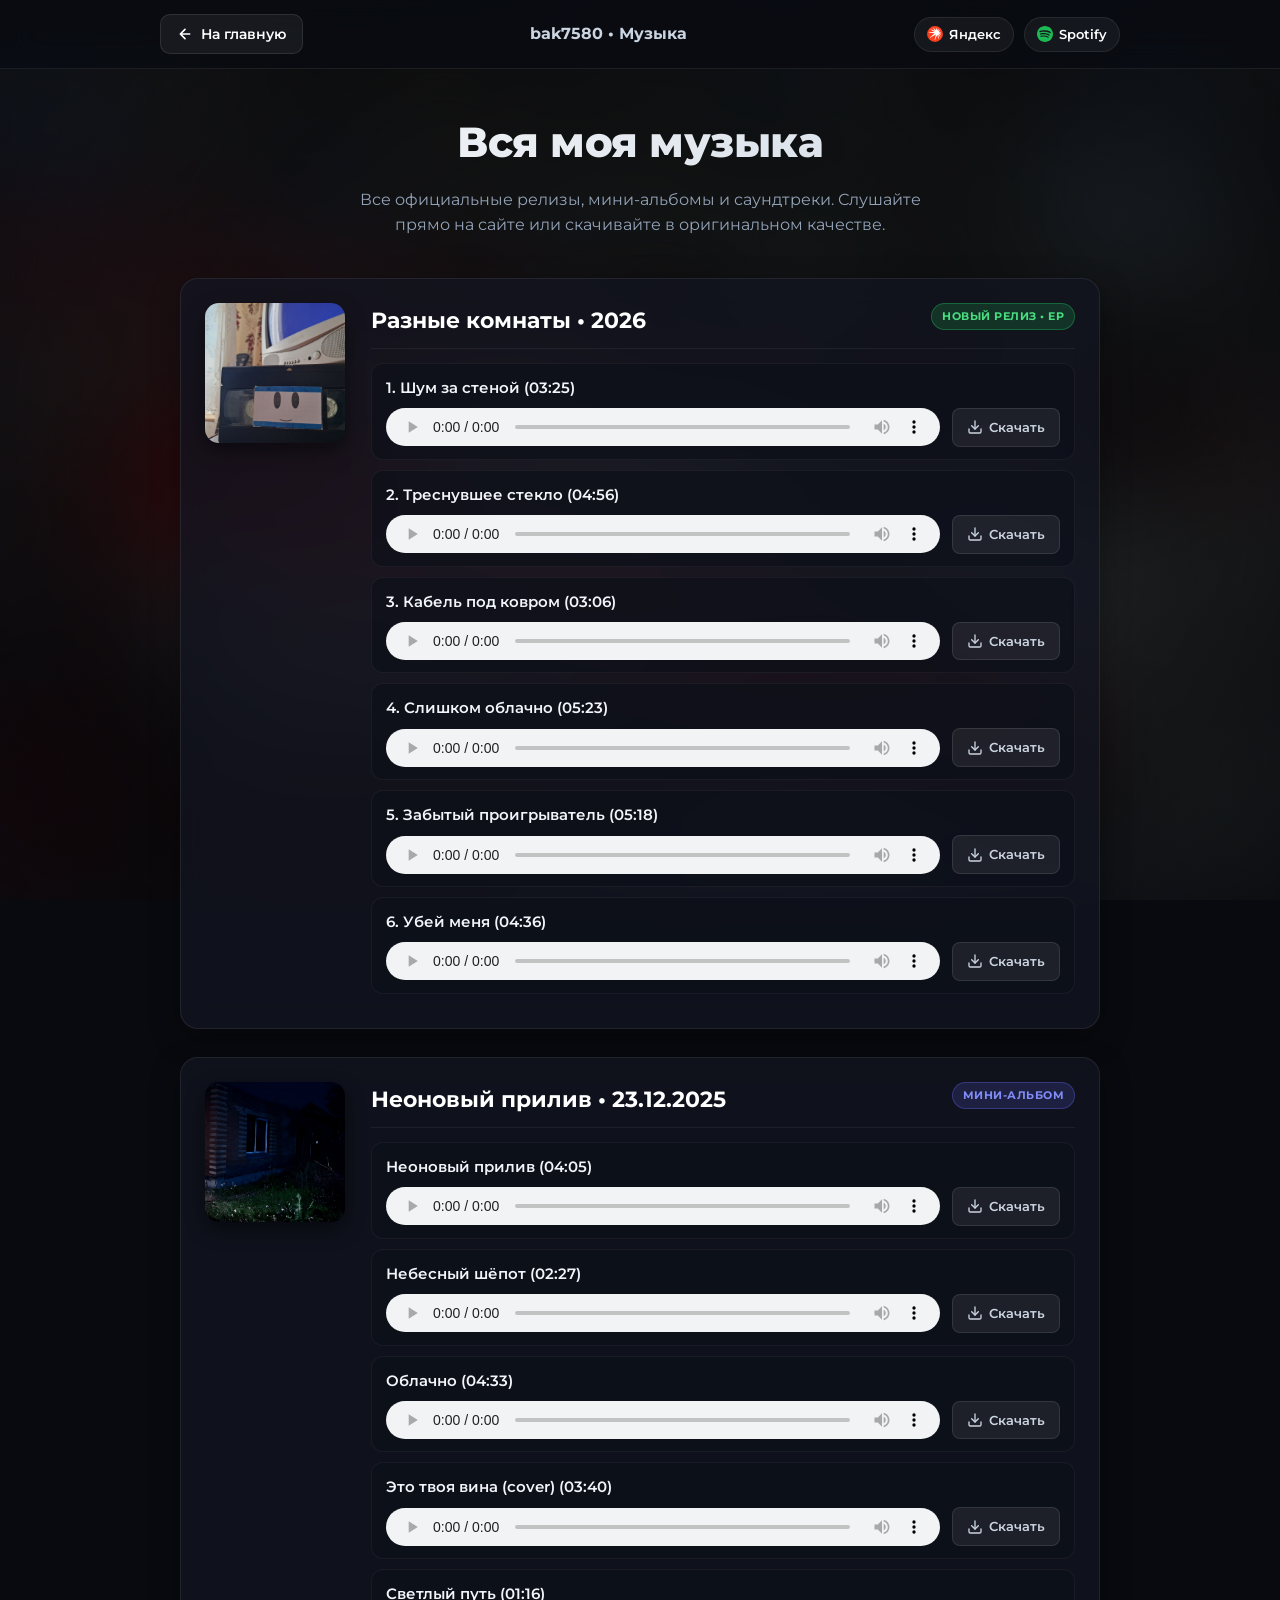
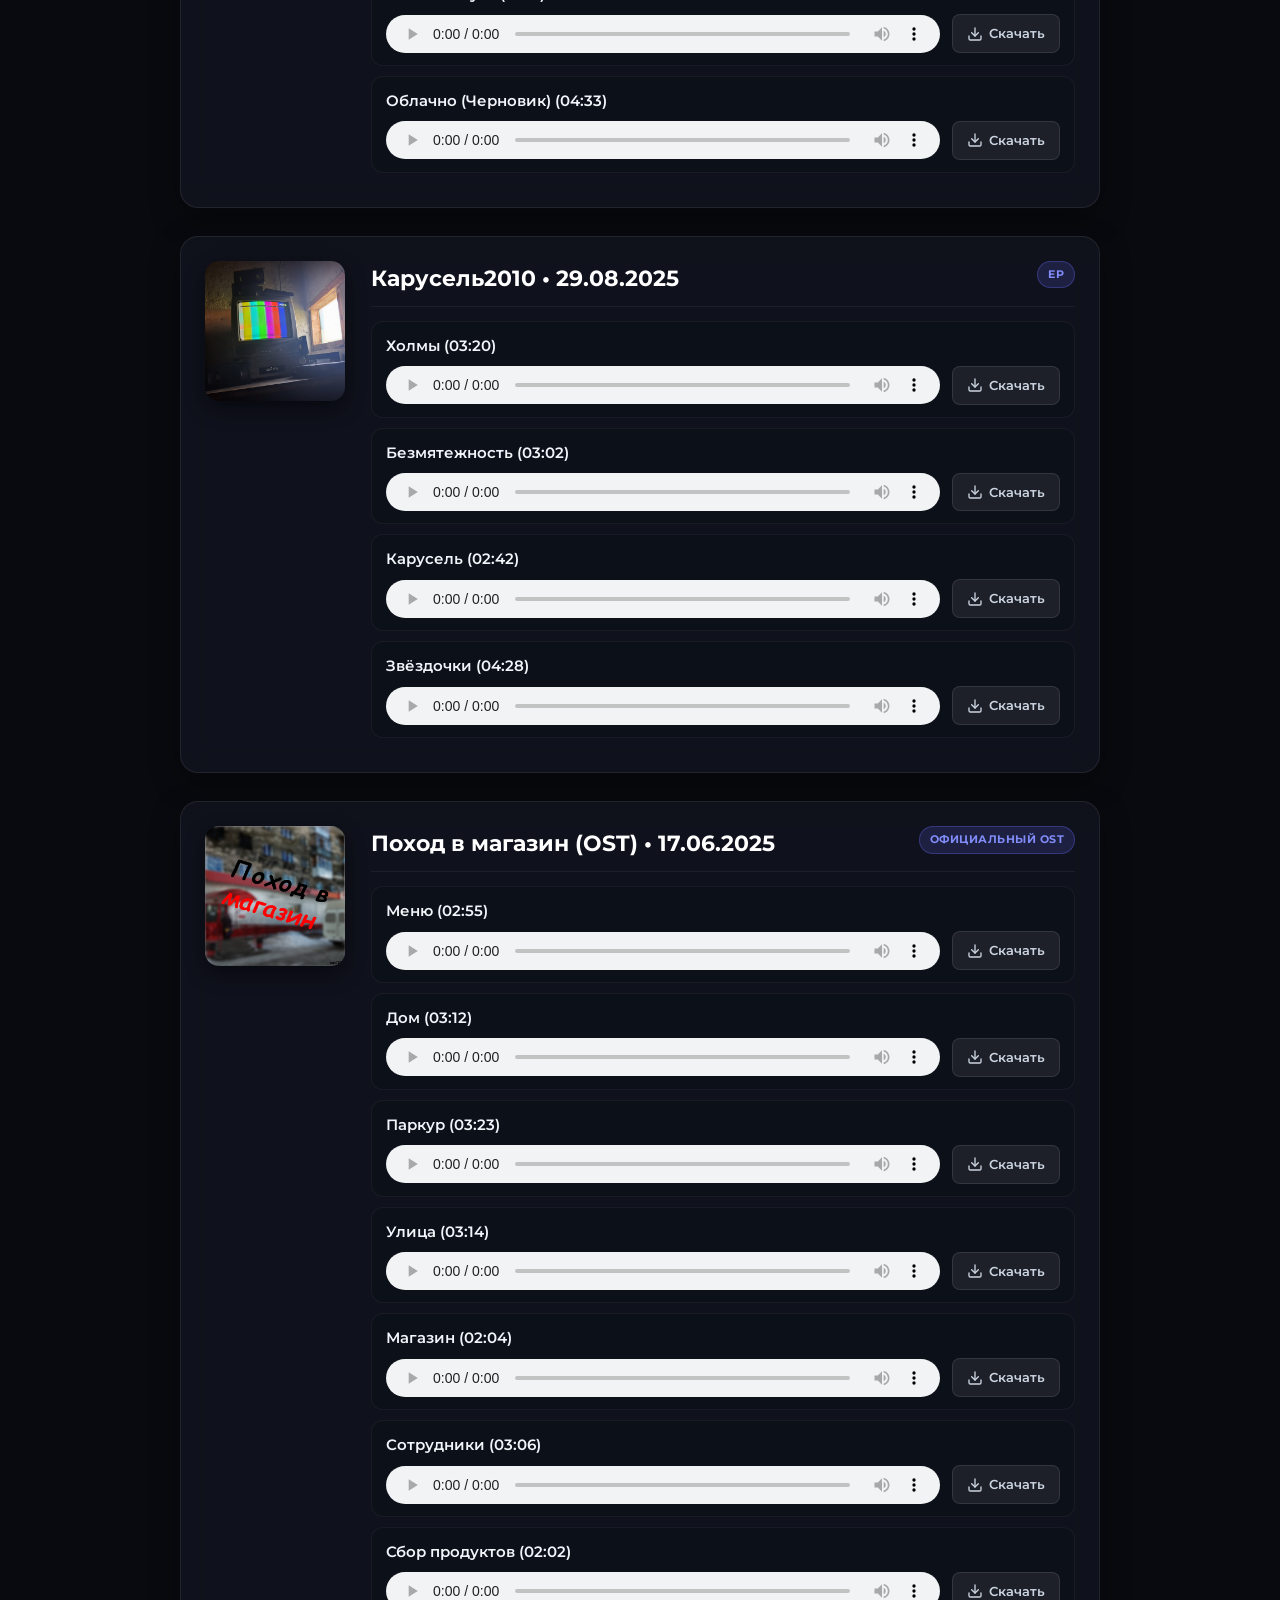
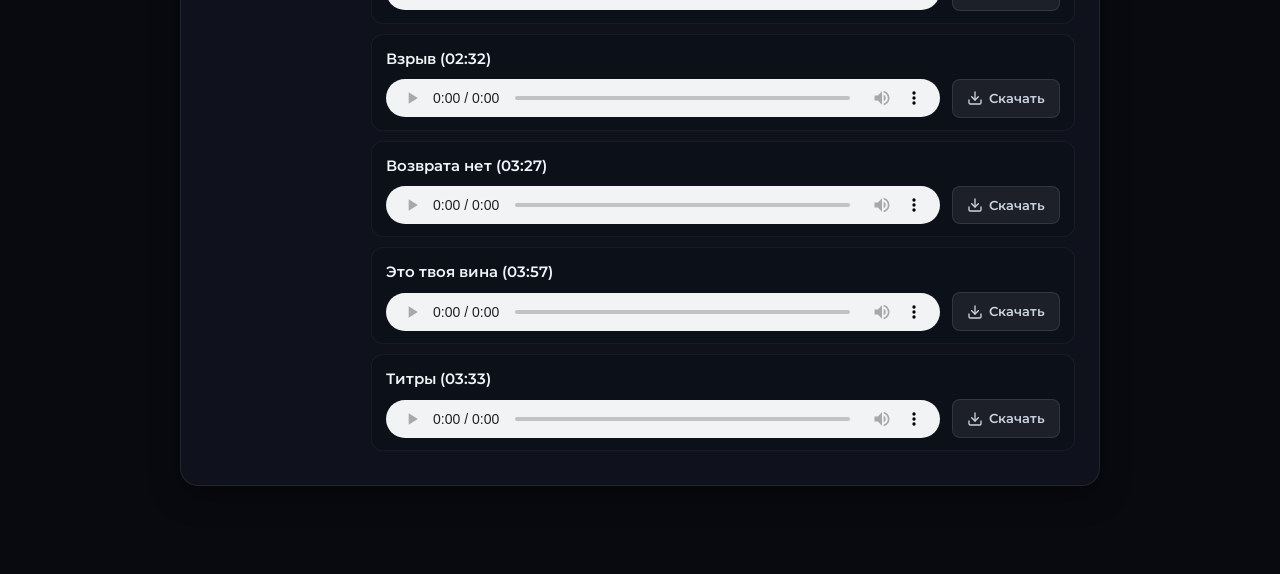
==== commit 9a55952d: "Add files via upload" ====
--- a/music.html
+++ b/music.html
@@ -518,6 +518,245 @@
         justify-content: center;
       }
     }
+
+    /* Local file banner notice */
+    .local-notice-banner {
+      max-width: 920px;
+      margin: 0 auto 30px;
+      background: rgba(30, 41, 59, 0.75);
+      border: 1px solid rgba(245, 158, 11, 0.45);
+      border-radius: 14px;
+      padding: 16px 20px;
+      backdrop-filter: blur(14px);
+      -webkit-backdrop-filter: blur(14px);
+      box-shadow: 0 10px 30px rgba(0, 0, 0, 0.4);
+      display: none;
+      animation: fadeIn 0.3s ease;
+    }
+
+    .local-notice-content {
+      display: flex;
+      gap: 14px;
+      align-items: flex-start;
+      position: relative;
+    }
+
+    .local-notice-icon {
+      font-size: 26px;
+      line-height: 1;
+      flex-shrink: 0;
+    }
+
+    .local-notice-body {
+      flex: 1;
+      font-size: 13.5px;
+      line-height: 1.55;
+      color: #e2e8f0;
+    }
+
+    .local-notice-body strong {
+      display: block;
+      color: #fde68a;
+      font-size: 15px;
+      margin-bottom: 4px;
+    }
+
+    .local-notice-body p {
+      margin: 4px 0 8px;
+      color: #cbd5e1;
+    }
+
+    .local-notice-tips {
+      display: flex;
+      flex-direction: column;
+      gap: 6px;
+      background: rgba(15, 23, 42, 0.6);
+      padding: 10px 14px;
+      border-radius: 8px;
+      border: 1px solid rgba(255, 255, 255, 0.08);
+    }
+
+    .local-notice-tips code {
+      background: rgba(255, 255, 255, 0.12);
+      padding: 2px 6px;
+      border-radius: 4px;
+      color: #67e8f9;
+      font-family: monospace;
+    }
+
+    .local-notice-close {
+      background: none;
+      border: none;
+      color: #94a3b8;
+      font-size: 18px;
+      cursor: pointer;
+      padding: 4px 8px;
+      border-radius: 6px;
+      transition: all 0.2s ease;
+    }
+
+    .local-notice-close:hover {
+      color: #fff;
+      background: rgba(255, 255, 255, 0.1);
+    }
+
+    /* Modal for local file download help */
+    .dl-modal {
+      position: fixed;
+      inset: 0;
+      background: rgba(0, 0, 0, 0.78);
+      backdrop-filter: blur(10px);
+      -webkit-backdrop-filter: blur(10px);
+      z-index: 1000;
+      display: none;
+      align-items: center;
+      justify-content: center;
+      padding: 20px;
+    }
+
+    .dl-modal.active {
+      display: flex;
+      animation: fadeIn 0.2s ease;
+    }
+
+    .dl-modal-card {
+      background: #131726;
+      border: 1px solid rgba(255, 255, 255, 0.14);
+      border-radius: 18px;
+      max-width: 520px;
+      width: 100%;
+      padding: 24px 28px;
+      box-shadow: 0 20px 50px rgba(0, 0, 0, 0.7);
+      position: relative;
+    }
+
+    .dl-modal-header {
+      display: flex;
+      justify-content: space-between;
+      align-items: center;
+      margin-bottom: 14px;
+    }
+
+    .dl-modal-title {
+      font-size: 18px;
+      font-weight: 700;
+      color: #fff;
+      display: flex;
+      align-items: center;
+      gap: 10px;
+    }
+
+    .dl-modal-close {
+      background: rgba(255, 255, 255, 0.08);
+      border: none;
+      color: #94a3b8;
+      width: 32px;
+      height: 32px;
+      border-radius: 50%;
+      display: flex;
+      align-items: center;
+      justify-content: center;
+      cursor: pointer;
+      transition: all 0.2s;
+    }
+
+    .dl-modal-close:hover {
+      background: rgba(255, 255, 255, 0.2);
+      color: #fff;
+    }
+
+    .dl-modal-filename {
+      background: rgba(99, 102, 241, 0.15);
+      border: 1px solid rgba(99, 102, 241, 0.35);
+      padding: 10px 14px;
+      border-radius: 10px;
+      font-weight: 600;
+      color: #a5b4fc;
+      font-size: 14px;
+      margin-bottom: 16px;
+      word-break: break-all;
+    }
+
+    .dl-modal-text {
+      font-size: 13.5px;
+      color: #cbd5e1;
+      line-height: 1.55;
+      margin-bottom: 18px;
+    }
+
+    .dl-modal-steps {
+      display: flex;
+      flex-direction: column;
+      gap: 10px;
+      margin-bottom: 22px;
+    }
+
+    .dl-step {
+      display: flex;
+      gap: 12px;
+      background: rgba(255, 255, 255, 0.04);
+      padding: 12px 14px;
+      border-radius: 10px;
+      border: 1px solid rgba(255, 255, 255, 0.06);
+    }
+
+    .dl-step-num {
+      width: 24px;
+      height: 24px;
+      background: var(--accent);
+      color: #fff;
+      border-radius: 50%;
+      display: flex;
+      align-items: center;
+      justify-content: center;
+      font-size: 12px;
+      font-weight: 700;
+      flex-shrink: 0;
+    }
+
+    .dl-step-content {
+      font-size: 13px;
+      color: #e2e8f0;
+      line-height: 1.5;
+    }
+
+    .dl-modal-actions {
+      display: flex;
+      gap: 12px;
+    }
+
+    .dl-modal-btn {
+      flex: 1;
+      padding: 10px 16px;
+      border-radius: 10px;
+      font-weight: 600;
+      font-size: 14px;
+      cursor: pointer;
+      text-align: center;
+      text-decoration: none;
+      transition: all 0.2s;
+    }
+
+    .dl-modal-btn.primary {
+      background: var(--accent);
+      color: #fff;
+      border: none;
+    }
+
+    .dl-modal-btn.primary:hover {
+      background: #4f46e5;
+    }
+
+    .dl-modal-btn.secondary {
+      background: rgba(255, 255, 255, 0.08);
+      color: #cbd5e1;
+      border: 1px solid rgba(255, 255, 255, 0.12);
+    }
+
+    .dl-modal-btn.secondary:hover {
+      background: rgba(255, 255, 255, 0.16);
+      color: #fff;
+    }
   </style>
 </head>
 
@@ -554,8 +793,9 @@
 
     <div class="nav-stream-links">
       <a href="https://music.yandex.ru/artist/24471020" class="stream-pill yandex" target="_blank" rel="noopener noreferrer">
-        <svg class="icon-svg" viewBox="0 0 24 24" fill="#FC3F1D" aria-hidden="true">
-          <circle cx="12" cy="12" r="10"/>
+        <svg class="icon-svg" viewBox="0 0 442 445" fill="none" aria-hidden="true">
+          <circle cx="221" cy="222.5" r="221" fill="#FC3F1D"/>
+          <path d="M388.708 178.196L387.278 171.451L330.975 161.517L363.752 116.784L359.979 112.4L311.801 135.793L317.888 73.7988L312.958 70.8861L283.65 121.169L250.842 46.3274H245.06L252.881 118.532L170.161 51.5703L163.192 53.6245L226.769 134.628L100.802 92.2255L94.989 98.6641L207.595 163.571L52.3205 176.725L50.5857 186.382L211.947 204.196L77.2764 317.086L83.0893 324.966L243.294 236.665L211.673 392.234H221.26L282.767 245.74L320.232 360.348L326.897 355.074L311.527 238.719L369.839 305.681L373.613 299.518L328.936 216.491L391.326 239.884L391.904 232.863L335.905 191.043L388.708 178.196Z" fill="#FFFFFF"/>
         </svg>
         Яндекс
       </a>
@@ -574,6 +814,23 @@
   <p class="page-subtitle">Все официальные релизы, мини-альбомы и саундтреки. Слушайте прямо на сайте или скачивайте в оригинальном качестве.</p>
 </div>
 
+<!-- Local File Banner Notice (Active only on file://) -->
+<div class="local-notice-banner" id="localBanner">
+  <div class="local-notice-content">
+    <div class="local-notice-icon">💡</div>
+    <div class="local-notice-body">
+      <strong>Вы просматриваете сайт как локальный файл (file://)</strong>
+      <p>В браузерах Chrome и Edge прямое скачивание по клику на кнопку на локальных файлах блокируется системой безопасности («Ошибка: нет файла»).</p>
+      <div class="local-notice-tips">
+        <div>🚀 <b>Рекомендуется для удобства:</b> запустите файл <code>Запустить_сайт.cmd</code> в папке сайта — откроется сервер <code>localhost:3000</code>, где треки скачиваются в 1 клик!</div>
+        <div>🖱️ <b>Либо прямо сейчас:</b> нажмите по кнопке «Скачать» <b>правой кнопкой мыши</b> и выберите <b>«Сохранить ссылку как...»</b>.</div>
+        <div style="color: #94a3b8; font-size: 12px;">🌐 На опубликованном сайте (bak7580.ru) скачивание всегда работает автоматически в один клик.</div>
+      </div>
+    </div>
+    <button class="local-notice-close" id="closeBanner" title="Закрыть уведомление">✕</button>
+  </div>
+</div>
+
 <!-- ==================== АЛЬБОМ 4 ==================== -->
 <div class="album">
   <div class="cover-wrapper" title="Нажмите, чтобы увеличить">
@@ -589,23 +846,104 @@
 
     <div class="track">
       <div class="track-meta">
-        <span class="track-title"><span class="playing-indicator"></span>Слишком облачно</span>
-      </div>
-      <div class="track-controls">
-        <audio controls preload="none" src="tracks/4_raznye_komnaty/slihkom_oblachno.mp3"></audio>
-        <a href="tracks/4_raznye_komnaty/slihkom_oblachno.mp3" download="bak7580 - Слишком облачно.mp3" class="download-btn">
-          <svg class="icon-svg" viewBox="0 0 24 24" fill="none" stroke="currentColor" stroke-width="2" stroke-linecap="round" stroke-linejoin="round" aria-hidden="true">
-            <path d="M21 15v4a2 2 0 0 1-2 2H5a2 2 0 0 1-2-2v-4"></path>
-            <polyline points="7 10 12 15 17 10"></polyline>
-            <line x1="12" y1="15" x2="12" y2="3"></line>
-          </svg>
-          Скачать
-        </a>
-      </div>
-    </div>
-
-    <div class="album-notice">
-      💡 Файлы треков этого альбома распределены в папку: <code>tracks/4_raznye_komnaty/</code>
+        <span class="track-title"><span class="playing-indicator"></span>1. Шум за стеной (03:25)</span>
+      </div>
+      <div class="track-controls">
+        <audio controls preload="metadata" src="tracks/4_raznye_komnaty/Шум за стеной.mp3"></audio>
+        <a href="tracks/4_raznye_komnaty/Шум за стеной.mp3" download="bak7580 - Шум за стеной.mp3" class="download-btn">
+          <svg class="icon-svg" viewBox="0 0 24 24" fill="none" stroke="currentColor" stroke-width="2" stroke-linecap="round" stroke-linejoin="round" aria-hidden="true">
+            <path d="M21 15v4a2 2 0 0 1-2 2H5a2 2 0 0 1-2-2v-4"></path>
+            <polyline points="7 10 12 15 17 10"></polyline>
+            <line x1="12" y1="15" x2="12" y2="3"></line>
+          </svg>
+          Скачать
+        </a>
+      </div>
+    </div>
+
+    <div class="track">
+      <div class="track-meta">
+        <span class="track-title"><span class="playing-indicator"></span>2. Треснувшее стекло (04:56)</span>
+      </div>
+      <div class="track-controls">
+        <audio controls preload="metadata" src="tracks/4_raznye_komnaty/Треснувшее стекло.mp3"></audio>
+        <a href="tracks/4_raznye_komnaty/Треснувшее стекло.mp3" download="bak7580 - Треснувшее стекло.mp3" class="download-btn">
+          <svg class="icon-svg" viewBox="0 0 24 24" fill="none" stroke="currentColor" stroke-width="2" stroke-linecap="round" stroke-linejoin="round" aria-hidden="true">
+            <path d="M21 15v4a2 2 0 0 1-2 2H5a2 2 0 0 1-2-2v-4"></path>
+            <polyline points="7 10 12 15 17 10"></polyline>
+            <line x1="12" y1="15" x2="12" y2="3"></line>
+          </svg>
+          Скачать
+        </a>
+      </div>
+    </div>
+
+    <div class="track">
+      <div class="track-meta">
+        <span class="track-title"><span class="playing-indicator"></span>3. Кабель под ковром (03:06)</span>
+      </div>
+      <div class="track-controls">
+        <audio controls preload="metadata" src="tracks/4_raznye_komnaty/Кабель под ковром.mp3"></audio>
+        <a href="tracks/4_raznye_komnaty/Кабель под ковром.mp3" download="bak7580 - Кабель под ковром.mp3" class="download-btn">
+          <svg class="icon-svg" viewBox="0 0 24 24" fill="none" stroke="currentColor" stroke-width="2" stroke-linecap="round" stroke-linejoin="round" aria-hidden="true">
+            <path d="M21 15v4a2 2 0 0 1-2 2H5a2 2 0 0 1-2-2v-4"></path>
+            <polyline points="7 10 12 15 17 10"></polyline>
+            <line x1="12" y1="15" x2="12" y2="3"></line>
+          </svg>
+          Скачать
+        </a>
+      </div>
+    </div>
+
+    <div class="track">
+      <div class="track-meta">
+        <span class="track-title"><span class="playing-indicator"></span>4. Слишком облачно (05:23)</span>
+      </div>
+      <div class="track-controls">
+        <audio controls preload="metadata" src="tracks/4_raznye_komnaty/Слишком облачно.mp3"></audio>
+        <a href="tracks/4_raznye_komnaty/Слишком облачно.mp3" download="bak7580 - Слишком облачно.mp3" class="download-btn">
+          <svg class="icon-svg" viewBox="0 0 24 24" fill="none" stroke="currentColor" stroke-width="2" stroke-linecap="round" stroke-linejoin="round" aria-hidden="true">
+            <path d="M21 15v4a2 2 0 0 1-2 2H5a2 2 0 0 1-2-2v-4"></path>
+            <polyline points="7 10 12 15 17 10"></polyline>
+            <line x1="12" y1="15" x2="12" y2="3"></line>
+          </svg>
+          Скачать
+        </a>
+      </div>
+    </div>
+
+    <div class="track">
+      <div class="track-meta">
+        <span class="track-title"><span class="playing-indicator"></span>5. Забытый проигрыватель (05:18)</span>
+      </div>
+      <div class="track-controls">
+        <audio controls preload="metadata" src="tracks/4_raznye_komnaty/Забытый проигрыватель.mp3"></audio>
+        <a href="tracks/4_raznye_komnaty/Забытый проигрыватель.mp3" download="bak7580 - Забытый проигрыватель.mp3" class="download-btn">
+          <svg class="icon-svg" viewBox="0 0 24 24" fill="none" stroke="currentColor" stroke-width="2" stroke-linecap="round" stroke-linejoin="round" aria-hidden="true">
+            <path d="M21 15v4a2 2 0 0 1-2 2H5a2 2 0 0 1-2-2v-4"></path>
+            <polyline points="7 10 12 15 17 10"></polyline>
+            <line x1="12" y1="15" x2="12" y2="3"></line>
+          </svg>
+          Скачать
+        </a>
+      </div>
+    </div>
+
+    <div class="track">
+      <div class="track-meta">
+        <span class="track-title"><span class="playing-indicator"></span>6. Убей меня (04:36)</span>
+      </div>
+      <div class="track-controls">
+        <audio controls preload="metadata" src="tracks/4_raznye_komnaty/Убей меня.mp3"></audio>
+        <a href="tracks/4_raznye_komnaty/Убей меня.mp3" download="bak7580 - Убей меня.mp3" class="download-btn">
+          <svg class="icon-svg" viewBox="0 0 24 24" fill="none" stroke="currentColor" stroke-width="2" stroke-linecap="round" stroke-linejoin="round" aria-hidden="true">
+            <path d="M21 15v4a2 2 0 0 1-2 2H5a2 2 0 0 1-2-2v-4"></path>
+            <polyline points="7 10 12 15 17 10"></polyline>
+            <line x1="12" y1="15" x2="12" y2="3"></line>
+          </svg>
+          Скачать
+        </a>
+      </div>
     </div>
   </div>
 </div>
@@ -628,7 +966,7 @@
         <span class="track-title"><span class="playing-indicator"></span>Неоновый прилив (04:05)</span>
       </div>
       <div class="track-controls">
-        <audio controls preload="none" src="tracks/3_neonovyj_priliv/neon.mp3"></audio>
+        <audio controls preload="metadata" src="tracks/3_neonovyj_priliv/neon.mp3"></audio>
         <a href="tracks/3_neonovyj_priliv/neon.mp3" download="bak7580 - Неоновый прилив.mp3" class="download-btn">
           <svg class="icon-svg" viewBox="0 0 24 24" fill="none" stroke="currentColor" stroke-width="2" stroke-linecap="round" stroke-linejoin="round" aria-hidden="true">
             <path d="M21 15v4a2 2 0 0 1-2 2H5a2 2 0 0 1-2-2v-4"></path>
@@ -645,7 +983,7 @@
         <span class="track-title"><span class="playing-indicator"></span>Небесный шёпот (02:27)</span>
       </div>
       <div class="track-controls">
-        <audio controls preload="none" src="tracks/3_neonovyj_priliv/sky.mp3"></audio>
+        <audio controls preload="metadata" src="tracks/3_neonovyj_priliv/sky.mp3"></audio>
         <a href="tracks/3_neonovyj_priliv/sky.mp3" download="bak7580 - Небесный шёпот.mp3" class="download-btn">
           <svg class="icon-svg" viewBox="0 0 24 24" fill="none" stroke="currentColor" stroke-width="2" stroke-linecap="round" stroke-linejoin="round" aria-hidden="true">
             <path d="M21 15v4a2 2 0 0 1-2 2H5a2 2 0 0 1-2-2v-4"></path>
@@ -662,7 +1000,7 @@
         <span class="track-title"><span class="playing-indicator"></span>Облачно (04:33)</span>
       </div>
       <div class="track-controls">
-        <audio controls preload="none" src="tracks/3_neonovyj_priliv/cloudy.mp3"></audio>
+        <audio controls preload="metadata" src="tracks/3_neonovyj_priliv/cloudy.mp3"></audio>
         <a href="tracks/3_neonovyj_priliv/cloudy.mp3" download="bak7580 - Облачно.mp3" class="download-btn">
           <svg class="icon-svg" viewBox="0 0 24 24" fill="none" stroke="currentColor" stroke-width="2" stroke-linecap="round" stroke-linejoin="round" aria-hidden="true">
             <path d="M21 15v4a2 2 0 0 1-2 2H5a2 2 0 0 1-2-2v-4"></path>
@@ -679,7 +1017,7 @@
         <span class="track-title"><span class="playing-indicator"></span>Это твоя вина (cover) (03:40)</span>
       </div>
       <div class="track-controls">
-        <audio controls preload="none" src="tracks/3_neonovyj_priliv/your_fault_cover.mp3"></audio>
+        <audio controls preload="metadata" src="tracks/3_neonovyj_priliv/your_fault_cover.mp3"></audio>
         <a href="tracks/3_neonovyj_priliv/your_fault_cover.mp3" download="bak7580 - Это твоя вина (cover).mp3" class="download-btn">
           <svg class="icon-svg" viewBox="0 0 24 24" fill="none" stroke="currentColor" stroke-width="2" stroke-linecap="round" stroke-linejoin="round" aria-hidden="true">
             <path d="M21 15v4a2 2 0 0 1-2 2H5a2 2 0 0 1-2-2v-4"></path>
@@ -696,7 +1034,7 @@
         <span class="track-title"><span class="playing-indicator"></span>Светлый путь (01:16)</span>
       </div>
       <div class="track-controls">
-        <audio controls preload="none" src="tracks/3_neonovyj_priliv/light_path.mp3"></audio>
+        <audio controls preload="metadata" src="tracks/3_neonovyj_priliv/light_path.mp3"></audio>
         <a href="tracks/3_neonovyj_priliv/light_path.mp3" download="bak7580 - Светлый путь.mp3" class="download-btn">
           <svg class="icon-svg" viewBox="0 0 24 24" fill="none" stroke="currentColor" stroke-width="2" stroke-linecap="round" stroke-linejoin="round" aria-hidden="true">
             <path d="M21 15v4a2 2 0 0 1-2 2H5a2 2 0 0 1-2-2v-4"></path>
@@ -713,7 +1051,7 @@
         <span class="track-title"><span class="playing-indicator"></span>Облачно (Черновик) (04:33)</span>
       </div>
       <div class="track-controls">
-        <audio controls preload="none" src="tracks/3_neonovyj_priliv/cloudy_draft.mp3"></audio>
+        <audio controls preload="metadata" src="tracks/3_neonovyj_priliv/cloudy_draft.mp3"></audio>
         <a href="tracks/3_neonovyj_priliv/cloudy_draft.mp3" download="bak7580 - Облачно (Черновик).mp3" class="download-btn">
           <svg class="icon-svg" viewBox="0 0 24 24" fill="none" stroke="currentColor" stroke-width="2" stroke-linecap="round" stroke-linejoin="round" aria-hidden="true">
             <path d="M21 15v4a2 2 0 0 1-2 2H5a2 2 0 0 1-2-2v-4"></path>
@@ -746,7 +1084,7 @@
         <span class="track-title"><span class="playing-indicator"></span>Холмы (03:20)</span>
       </div>
       <div class="track-controls">
-        <audio controls preload="none" src="tracks/2_karusel2010/hills.mp3"></audio>
+        <audio controls preload="metadata" src="tracks/2_karusel2010/hills.mp3"></audio>
         <a href="tracks/2_karusel2010/hills.mp3" download="bak7580 - Холмы.mp3" class="download-btn">
           <svg class="icon-svg" viewBox="0 0 24 24" fill="none" stroke="currentColor" stroke-width="2" stroke-linecap="round" stroke-linejoin="round" aria-hidden="true">
             <path d="M21 15v4a2 2 0 0 1-2 2H5a2 2 0 0 1-2-2v-4"></path>
@@ -763,7 +1101,7 @@
         <span class="track-title"><span class="playing-indicator"></span>Безмятежность (03:02)</span>
       </div>
       <div class="track-controls">
-        <audio controls preload="none" src="tracks/2_karusel2010/calm.mp3"></audio>
+        <audio controls preload="metadata" src="tracks/2_karusel2010/calm.mp3"></audio>
         <a href="tracks/2_karusel2010/calm.mp3" download="bak7580 - Безмятежность.mp3" class="download-btn">
           <svg class="icon-svg" viewBox="0 0 24 24" fill="none" stroke="currentColor" stroke-width="2" stroke-linecap="round" stroke-linejoin="round" aria-hidden="true">
             <path d="M21 15v4a2 2 0 0 1-2 2H5a2 2 0 0 1-2-2v-4"></path>
@@ -780,7 +1118,7 @@
         <span class="track-title"><span class="playing-indicator"></span>Карусель (02:42)</span>
       </div>
       <div class="track-controls">
-        <audio controls preload="none" src="tracks/2_karusel2010/carousel.mp3"></audio>
+        <audio controls preload="metadata" src="tracks/2_karusel2010/carousel.mp3"></audio>
         <a href="tracks/2_karusel2010/carousel.mp3" download="bak7580 - Карусель.mp3" class="download-btn">
           <svg class="icon-svg" viewBox="0 0 24 24" fill="none" stroke="currentColor" stroke-width="2" stroke-linecap="round" stroke-linejoin="round" aria-hidden="true">
             <path d="M21 15v4a2 2 0 0 1-2 2H5a2 2 0 0 1-2-2v-4"></path>
@@ -797,7 +1135,7 @@
         <span class="track-title"><span class="playing-indicator"></span>Звёздочки (04:28)</span>
       </div>
       <div class="track-controls">
-        <audio controls preload="none" src="tracks/2_karusel2010/stars.mp3"></audio>
+        <audio controls preload="metadata" src="tracks/2_karusel2010/stars.mp3"></audio>
         <a href="tracks/2_karusel2010/stars.mp3" download="bak7580 - Звёздочки.mp3" class="download-btn">
           <svg class="icon-svg" viewBox="0 0 24 24" fill="none" stroke="currentColor" stroke-width="2" stroke-linecap="round" stroke-linejoin="round" aria-hidden="true">
             <path d="M21 15v4a2 2 0 0 1-2 2H5a2 2 0 0 1-2-2v-4"></path>
@@ -830,7 +1168,7 @@
         <span class="track-title"><span class="playing-indicator"></span>Меню (02:55)</span>
       </div>
       <div class="track-controls">
-        <audio controls preload="none" src="tracks/1_pokhod_v_magazin/menu.mp3"></audio>
+        <audio controls preload="metadata" src="tracks/1_pokhod_v_magazin/menu.mp3"></audio>
         <a href="tracks/1_pokhod_v_magazin/menu.mp3" download="bak7580 - Меню.mp3" class="download-btn">
           <svg class="icon-svg" viewBox="0 0 24 24" fill="none" stroke="currentColor" stroke-width="2" stroke-linecap="round" stroke-linejoin="round" aria-hidden="true">
             <path d="M21 15v4a2 2 0 0 1-2 2H5a2 2 0 0 1-2-2v-4"></path>
@@ -847,7 +1185,7 @@
         <span class="track-title"><span class="playing-indicator"></span>Дом (03:12)</span>
       </div>
       <div class="track-controls">
-        <audio controls preload="none" src="tracks/1_pokhod_v_magazin/dom.mp3"></audio>
+        <audio controls preload="metadata" src="tracks/1_pokhod_v_magazin/dom.mp3"></audio>
         <a href="tracks/1_pokhod_v_magazin/dom.mp3" download="bak7580 - Дом.mp3" class="download-btn">
           <svg class="icon-svg" viewBox="0 0 24 24" fill="none" stroke="currentColor" stroke-width="2" stroke-linecap="round" stroke-linejoin="round" aria-hidden="true">
             <path d="M21 15v4a2 2 0 0 1-2 2H5a2 2 0 0 1-2-2v-4"></path>
@@ -864,7 +1202,7 @@
         <span class="track-title"><span class="playing-indicator"></span>Паркур (03:23)</span>
       </div>
       <div class="track-controls">
-        <audio controls preload="none" src="tracks/1_pokhod_v_magazin/parkour.mp3"></audio>
+        <audio controls preload="metadata" src="tracks/1_pokhod_v_magazin/parkour.mp3"></audio>
         <a href="tracks/1_pokhod_v_magazin/parkour.mp3" download="bak7580 - Паркур.mp3" class="download-btn">
           <svg class="icon-svg" viewBox="0 0 24 24" fill="none" stroke="currentColor" stroke-width="2" stroke-linecap="round" stroke-linejoin="round" aria-hidden="true">
             <path d="M21 15v4a2 2 0 0 1-2 2H5a2 2 0 0 1-2-2v-4"></path>
@@ -881,7 +1219,7 @@
         <span class="track-title"><span class="playing-indicator"></span>Улица (03:14)</span>
       </div>
       <div class="track-controls">
-        <audio controls preload="none" src="tracks/1_pokhod_v_magazin/street.mp3"></audio>
+        <audio controls preload="metadata" src="tracks/1_pokhod_v_magazin/street.mp3"></audio>
         <a href="tracks/1_pokhod_v_magazin/street.mp3" download="bak7580 - Улица.mp3" class="download-btn">
           <svg class="icon-svg" viewBox="0 0 24 24" fill="none" stroke="currentColor" stroke-width="2" stroke-linecap="round" stroke-linejoin="round" aria-hidden="true">
             <path d="M21 15v4a2 2 0 0 1-2 2H5a2 2 0 0 1-2-2v-4"></path>
@@ -898,7 +1236,7 @@
         <span class="track-title"><span class="playing-indicator"></span>Магазин (02:04)</span>
       </div>
       <div class="track-controls">
-        <audio controls preload="none" src="tracks/1_pokhod_v_magazin/shop.mp3"></audio>
+        <audio controls preload="metadata" src="tracks/1_pokhod_v_magazin/shop.mp3"></audio>
         <a href="tracks/1_pokhod_v_magazin/shop.mp3" download="bak7580 - Магазин.mp3" class="download-btn">
           <svg class="icon-svg" viewBox="0 0 24 24" fill="none" stroke="currentColor" stroke-width="2" stroke-linecap="round" stroke-linejoin="round" aria-hidden="true">
             <path d="M21 15v4a2 2 0 0 1-2 2H5a2 2 0 0 1-2-2v-4"></path>
@@ -915,7 +1253,7 @@
         <span class="track-title"><span class="playing-indicator"></span>Сотрудники (03:06)</span>
       </div>
       <div class="track-controls">
-        <audio controls preload="none" src="tracks/1_pokhod_v_magazin/workers.mp3"></audio>
+        <audio controls preload="metadata" src="tracks/1_pokhod_v_magazin/workers.mp3"></audio>
         <a href="tracks/1_pokhod_v_magazin/workers.mp3" download="bak7580 - Сотрудники.mp3" class="download-btn">
           <svg class="icon-svg" viewBox="0 0 24 24" fill="none" stroke="currentColor" stroke-width="2" stroke-linecap="round" stroke-linejoin="round" aria-hidden="true">
             <path d="M21 15v4a2 2 0 0 1-2 2H5a2 2 0 0 1-2-2v-4"></path>
@@ -932,7 +1270,7 @@
         <span class="track-title"><span class="playing-indicator"></span>Сбор продуктов (02:02)</span>
       </div>
       <div class="track-controls">
-        <audio controls preload="none" src="tracks/1_pokhod_v_magazin/products.mp3"></audio>
+        <audio controls preload="metadata" src="tracks/1_pokhod_v_magazin/products.mp3"></audio>
         <a href="tracks/1_pokhod_v_magazin/products.mp3" download="bak7580 - Сбор продуктов.mp3" class="download-btn">
           <svg class="icon-svg" viewBox="0 0 24 24" fill="none" stroke="currentColor" stroke-width="2" stroke-linecap="round" stroke-linejoin="round" aria-hidden="true">
             <path d="M21 15v4a2 2 0 0 1-2 2H5a2 2 0 0 1-2-2v-4"></path>
@@ -949,7 +1287,7 @@
         <span class="track-title"><span class="playing-indicator"></span>Взрыв (02:32)</span>
       </div>
       <div class="track-controls">
-        <audio controls preload="none" src="tracks/1_pokhod_v_magazin/explosion.mp3"></audio>
+        <audio controls preload="metadata" src="tracks/1_pokhod_v_magazin/explosion.mp3"></audio>
         <a href="tracks/1_pokhod_v_magazin/explosion.mp3" download="bak7580 - Взрыв.mp3" class="download-btn">
           <svg class="icon-svg" viewBox="0 0 24 24" fill="none" stroke="currentColor" stroke-width="2" stroke-linecap="round" stroke-linejoin="round" aria-hidden="true">
             <path d="M21 15v4a2 2 0 0 1-2 2H5a2 2 0 0 1-2-2v-4"></path>
@@ -966,7 +1304,7 @@
         <span class="track-title"><span class="playing-indicator"></span>Возврата нет (03:27)</span>
       </div>
       <div class="track-controls">
-        <audio controls preload="none" src="tracks/1_pokhod_v_magazin/no_return.mp3"></audio>
+        <audio controls preload="metadata" src="tracks/1_pokhod_v_magazin/no_return.mp3"></audio>
         <a href="tracks/1_pokhod_v_magazin/no_return.mp3" download="bak7580 - Возврата нет.mp3" class="download-btn">
           <svg class="icon-svg" viewBox="0 0 24 24" fill="none" stroke="currentColor" stroke-width="2" stroke-linecap="round" stroke-linejoin="round" aria-hidden="true">
             <path d="M21 15v4a2 2 0 0 1-2 2H5a2 2 0 0 1-2-2v-4"></path>
@@ -983,7 +1321,7 @@
         <span class="track-title"><span class="playing-indicator"></span>Это твоя вина (03:57)</span>
       </div>
       <div class="track-controls">
-        <audio controls preload="none" src="tracks/1_pokhod_v_magazin/your_fault.mp3"></audio>
+        <audio controls preload="metadata" src="tracks/1_pokhod_v_magazin/your_fault.mp3"></audio>
         <a href="tracks/1_pokhod_v_magazin/your_fault.mp3" download="bak7580 - Это твоя вина.mp3" class="download-btn">
           <svg class="icon-svg" viewBox="0 0 24 24" fill="none" stroke="currentColor" stroke-width="2" stroke-linecap="round" stroke-linejoin="round" aria-hidden="true">
             <path d="M21 15v4a2 2 0 0 1-2 2H5a2 2 0 0 1-2-2v-4"></path>
@@ -1000,7 +1338,7 @@
         <span class="track-title"><span class="playing-indicator"></span>Титры (03:33)</span>
       </div>
       <div class="track-controls">
-        <audio controls preload="none" src="tracks/1_pokhod_v_magazin/credits.mp3"></audio>
+        <audio controls preload="metadata" src="tracks/1_pokhod_v_magazin/credits.mp3"></audio>
         <a href="tracks/1_pokhod_v_magazin/credits.mp3" download="bak7580 - Титры.mp3" class="download-btn">
           <svg class="icon-svg" viewBox="0 0 24 24" fill="none" stroke="currentColor" stroke-width="2" stroke-linecap="round" stroke-linejoin="round" aria-hidden="true">
             <path d="M21 15v4a2 2 0 0 1-2 2H5a2 2 0 0 1-2-2v-4"></path>
@@ -1088,8 +1426,105 @@
       if (parentTrack) parentTrack.classList.remove("is-playing");
     });
   });
+
+  // Handle file:// protocol restrictions gracefully
+  if (window.location.protocol === 'file:') {
+    const localBanner = document.getElementById('localBanner');
+    if (localBanner) localBanner.style.display = 'block';
+
+    const closeBannerBtn = document.getElementById('closeBanner');
+    if (closeBannerBtn) {
+      closeBannerBtn.addEventListener('click', () => {
+        localBanner.style.display = 'none';
+      });
+    }
+
+    const dlModal = document.getElementById('dlModal');
+    const dlModalFilename = document.getElementById('dlModalFilename');
+    const dlModalDirectLink = document.getElementById('dlModalDirectLink');
+    const closeDlModal = document.getElementById('closeDlModal');
+    const dlModalGotIt = document.getElementById('dlModalGotIt');
+
+    const hideDlModal = () => {
+      if (dlModal) dlModal.classList.remove('active');
+    };
+
+    if (closeDlModal) closeDlModal.addEventListener('click', hideDlModal);
+    if (dlModalGotIt) dlModalGotIt.addEventListener('click', hideDlModal);
+    if (dlModal) {
+      dlModal.addEventListener('click', (e) => {
+        if (e.target === dlModal) hideDlModal();
+      });
+    }
+
+    document.querySelectorAll('.download-btn').forEach(btn => {
+      btn.addEventListener('click', (e) => {
+        e.preventDefault();
+        const filename = btn.getAttribute('download') || 'трек';
+        const fileHref = btn.getAttribute('href');
+
+        if (dlModalFilename) dlModalFilename.textContent = filename;
+        if (dlModalDirectLink) dlModalDirectLink.href = fileHref;
+        if (dlModal) dlModal.classList.add('active');
+      });
+    });
+  } else if (window.location.protocol.startsWith('http')) {
+    // Clean URLs on HTTP/HTTPS
+    if (window.location.pathname.endsWith('.html')) {
+      const cleanPath = window.location.pathname.replace(/(\/index)?\.html$/, '') || '/';
+      window.history.replaceState(null, '', cleanPath + window.location.search + window.location.hash);
+    }
+    // Update back button link to clean URL
+    const backBtn = document.querySelector('.btn-back');
+    if (backBtn && backBtn.getAttribute('href') === 'index.html') {
+      backBtn.href = '/';
+    }
+  }
 });
 </script>
 
+<!-- Download Helper Modal for file:// protocol -->
+<div class="dl-modal" id="dlModal" role="dialog" aria-modal="true" aria-label="Скачивание трека">
+  <div class="dl-modal-card">
+    <div class="dl-modal-header">
+      <div class="dl-modal-title">
+        <svg class="icon-svg" viewBox="0 0 24 24" fill="none" stroke="currentColor" stroke-width="2" stroke-linecap="round" stroke-linejoin="round" aria-hidden="true" style="width:20px;height:20px;color:var(--accent);">
+          <path d="M21 15v4a2 2 0 0 1-2 2H5a2 2 0 0 1-2-2v-4"></path>
+          <polyline points="7 10 12 15 17 10"></polyline>
+          <line x1="12" y1="15" x2="12" y2="3"></line>
+        </svg>
+        Скачивание трека
+      </div>
+      <button class="dl-modal-close" id="closeDlModal" aria-label="Закрыть">✕</button>
+    </div>
+
+    <div class="dl-modal-filename" id="dlModalFilename"></div>
+
+    <div class="dl-modal-text">
+      Браузер блокирует прямое сохранение при открытии файла с диска через <code>file://</code> (выдавая ошибку «нет файла»). Чтобы сохранить трек:
+    </div>
+
+    <div class="dl-modal-steps">
+      <div class="dl-step">
+        <div class="dl-step-num">1</div>
+        <div class="dl-step-content">
+          <b>Через правый клик мыши:</b> нажмите правой кнопкой по кнопке «Скачать» и выберите <b>«Сохранить ссылку как...»</b>.
+        </div>
+      </div>
+      <div class="dl-step">
+        <div class="dl-step-num">2</div>
+        <div class="dl-step-content">
+          <b>Через локальный сервер:</b> запустите <code>Запустить_сайт.cmd</code> в папке сайта — на локальном сервере всё скачивается в 1 клик с оригинальным названием!
+        </div>
+      </div>
+    </div>
+
+    <div class="dl-modal-actions">
+      <a href="#" target="_blank" class="dl-modal-btn primary" id="dlModalDirectLink">Открыть аудиофайл</a>
+      <button class="dl-modal-btn secondary" id="dlModalGotIt">Понятно</button>
+    </div>
+  </div>
+</div>
+
 </body>
 </html>
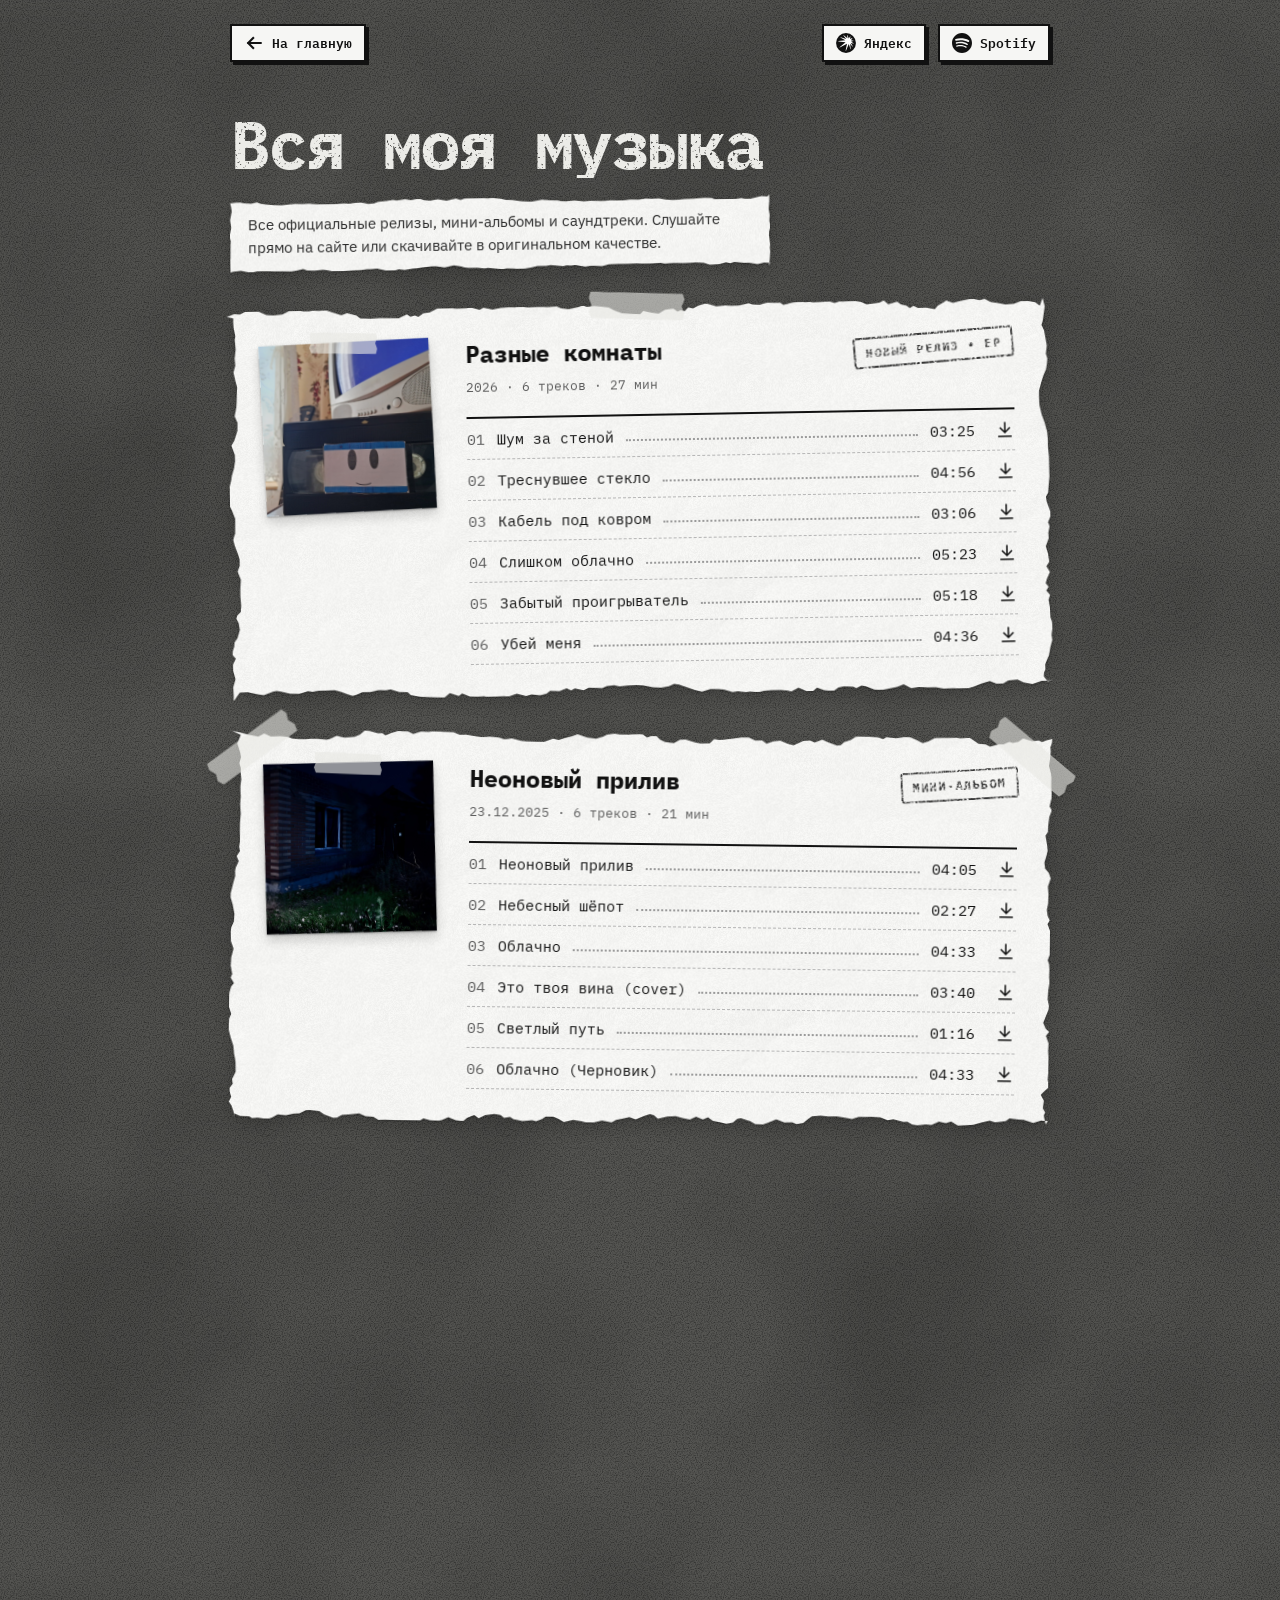
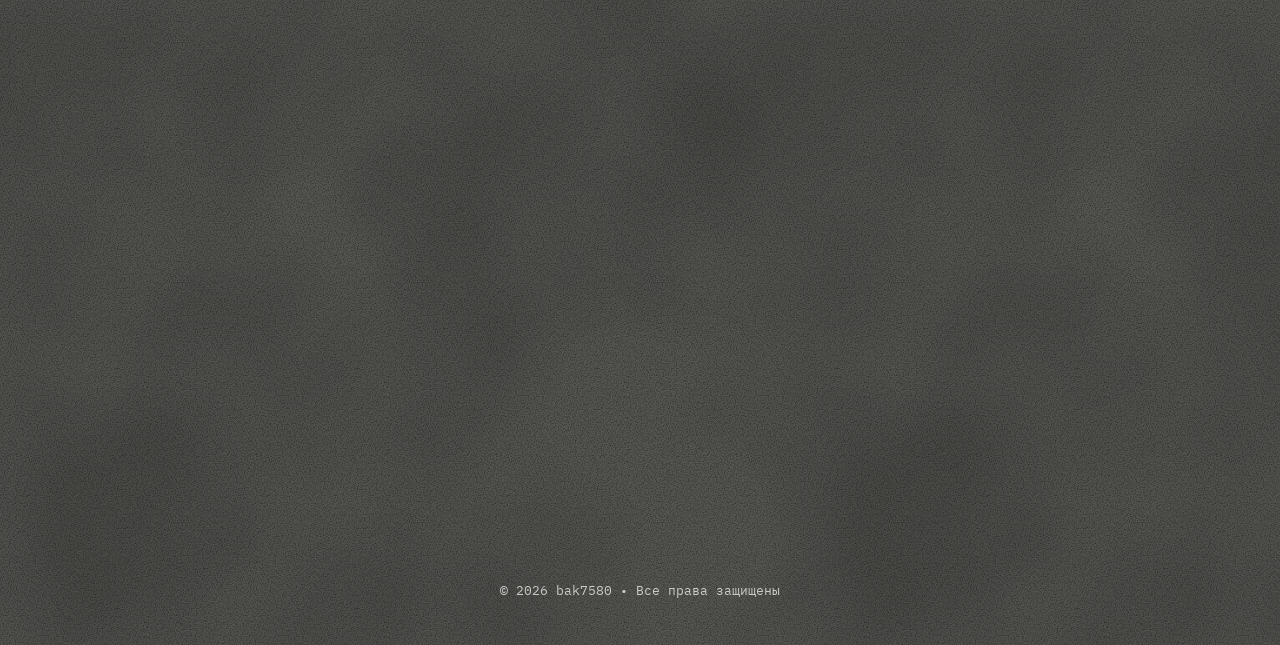
==== commit 942fc1cc: "Add files via upload" ====
--- a/music.html
+++ b/music.html
@@ -6,7 +6,7 @@
   <title>Вся музыка — bak7580</title>
 
   <meta name="description" content="Слушать и скачать альбомы и саундтреки bak7580: Поход в магазин (OST), Карусель2010, Неоновый прилив, Разные комнаты.">
-  <meta name="theme-color" content="#0a0a0f">
+  <meta name="theme-color" content="#555552">
 
   <!-- Open Graph / Facebook -->
   <meta property="og:type" content="music.playlist">
@@ -27,1504 +27,1233 @@
   <link rel="icon" type="image/png" sizes="32x32" href="favicon-32.png">
   <link rel="icon" type="image/png" sizes="192x192" href="favicon-192.png">
 
-  <!-- Google Fonts -->
+  <!-- Google Fonts: IBM Plex Mono (пишмашинка) + IBM Plex Sans (текст), обе с кириллицей -->
   <link rel="preconnect" href="https://fonts.googleapis.com">
   <link rel="preconnect" href="https://fonts.gstatic.com" crossorigin>
-  <link href="https://fonts.googleapis.com/css2?family=Montserrat:wght@400;500;600;700;800&display=swap" rel="stylesheet">
+  <link href="https://fonts.googleapis.com/css2?family=IBM+Plex+Mono:wght@400;500;600;700&family=IBM+Plex+Sans:wght@400;500;600;700&display=swap" rel="stylesheet">
+
+  <link rel="stylesheet" href="paper.css">
 
   <style>
-    :root {
-      --bg: #090a0f;
-      --card-bg: rgba(18, 22, 34, 0.72);
-      --card-border: rgba(255, 255, 255, 0.08);
-      --card-hover-border: rgba(99, 102, 241, 0.4);
-      --accent: #6366f1;
-      --accent-glow: rgba(99, 102, 241, 0.35);
-      --text: #f8fafc;
-      --text-muted: #94a3b8;
-    }
-
-    * {
-      box-sizing: border-box;
-    }
-
-    html {
-      scroll-behavior: smooth;
-    }
-
-    body {
+    .page {
+      max-width: 860px;
+      margin: 0 auto;
+      padding: 0 20px;
+    }
+
+    /* ---------- Навигация (на картоне) ---------- */
+    .top-nav {
+      display: flex;
+      justify-content: space-between;
+      align-items: center;
+      flex-wrap: wrap;
+      gap: 14px;
+      padding: 24px 0 8px;
+    }
+
+    .nav-stream-links {
+      display: flex;
+      gap: 12px;
+    }
+
+    /* ---------- Шапка ---------- */
+    .page-header {
+      padding: 40px 0 36px;
+    }
+
+    h1 {
+      font-size: clamp(40px, 7.5vw, 68px);
+      margin: 0 0 20px;
+    }
+
+    .page-header .strip {
+      max-width: 540px;
+      margin-bottom: 0;
+    }
+
+    /* ---------- Альбом: лист с обложкой и треклистом ---------- */
+    .album {
+      margin-bottom: 40px;
+    }
+
+    .album-paper {
+      display: grid;
+      grid-template-columns: 170px minmax(0, 1fr);
+      gap: 34px;
+      align-items: start;
+    }
+
+    .album-cover {
+      position: relative;
+      display: block;
+      padding: 0;
+      border: 0;
+      background: none;
+      cursor: zoom-in;
+      transform: rotate(-2deg);
+      box-shadow: 0 1px 2px rgba(0, 0, 0, 0.3), 0 6px 12px rgba(0, 0, 0, 0.18);
+      transition: transform 0.2s ease;
+    }
+
+    .album-cover::before {
+      content: '';
+      position: absolute;
+      z-index: 1;
+      top: -10px;
+      left: calc(50% - 34px);
+      width: 68px;
+      height: 22px;
+      background: var(--tape);
+      box-shadow: 0 1px 2px rgba(0, 0, 0, 0.12);
+      clip-path: polygon(2% 0, 98% 5%, 100% 26%, 97% 50%, 100% 76%, 98% 100%, 3% 95%, 0 72%, 3% 48%, 0 22%);
+      transform: rotate(3deg);
+    }
+
+    .album-cover:hover {
+      transform: rotate(0deg) scale(1.02);
+    }
+
+    .album-cover img {
+      display: block;
+      width: 170px;
+      height: 170px;
+      object-fit: cover;
+    }
+
+    .album-header {
+      display: flex;
+      justify-content: space-between;
+      align-items: flex-start;
+      flex-wrap: wrap;
+      gap: 10px 16px;
+    }
+
+    .album-title {
+      font-family: var(--font-mono);
+      font-size: 24px;
+      font-weight: 700;
+      line-height: 1.2;
       margin: 0;
-      background: var(--bg);
-      color: var(--text);
-      font-family: 'Montserrat', -apple-system, BlinkMacSystemFont, "Segoe UI", Roboto, sans-serif;
-      padding: 0 20px 60px;
-      line-height: 1.6;
-      min-height: 100vh;
-    }
-
-    /* Dynamic rotating blur background */
-    .bg {
-      position: fixed;
+    }
+
+    .album-info .album-meta {
+      font-family: var(--font-mono);
+      font-size: 13px;
+      color: var(--ink-muted);
+      margin: 6px 0 18px;
+    }
+
+    /* Треклист как на пишущей машинке: 01. Название ........ 03:25 */
+    .tracklist {
+      list-style: none;
+      margin: 0;
+      padding: 0;
+      border-top: 2px solid var(--ink);
+    }
+
+    .track {
+      border-bottom: 1px dashed #b5b5b5;
+    }
+
+    .track-row {
+      display: flex;
+      align-items: center;
+      margin: 0 -10px;
+    }
+
+    .track-play {
+      flex: 1;
+      min-width: 0;
+      display: flex;
+      align-items: center;
+      gap: 12px;
+      padding: 10px;
+      border: 0;
+      background: none;
+      color: inherit;
+      font-family: var(--font-mono);
+      font-size: 15px;
+      text-align: left;
+      cursor: pointer;
+    }
+
+    .track-num {
+      position: relative;
+      width: 2ch;
+      flex-shrink: 0;
+      color: var(--ink-muted);
+    }
+
+    .track-num::after {
+      content: '▶';
+      position: absolute;
+      left: 0;
+      opacity: 0;
+    }
+
+    .track-name {
+      overflow: hidden;
+      text-overflow: ellipsis;
+      white-space: nowrap;
+      text-decoration: underline transparent 2px;
+      text-underline-offset: 4px;
+    }
+
+    .track-leader {
+      flex: 1;
+      min-width: 16px;
+      border-bottom: 2px dotted #9a9a9a;
+      transform: translateY(4px);
+    }
+
+    .track-time {
+      flex-shrink: 0;
+      font-variant-numeric: tabular-nums;
+    }
+
+    .track-dl {
+      display: flex;
+      align-items: center;
+      justify-content: center;
+      width: 40px;
+      height: 40px;
+      flex-shrink: 0;
+      color: var(--ink);
+    }
+
+    .track-dl .icon-svg {
+      width: 18px;
+      height: 18px;
+    }
+
+    @media (hover: hover) {
+      .track-play:hover .track-name,
+      .track-dl:hover {
+        text-decoration-color: currentColor;
+      }
+
+      .track-play:hover .track-num {
+        color: transparent;
+      }
+
+      .track-play:hover .track-num::after {
+        color: var(--ink);
+        opacity: 1;
+      }
+
+      .track-dl:hover {
+        transform: translateY(1px);
+      }
+    }
+
+    /* Текущий трек — строка инвертирована, как выделенная маркером */
+    .track.is-current .track-row {
+      background: var(--ink);
+      color: var(--paper);
+    }
+
+    .track.is-current .track-num,
+    .track.is-current .track-dl {
+      color: var(--paper);
+    }
+
+    .track.is-current .track-num {
+      color: transparent;
+    }
+
+    /* Играет — значок паузы (две полоски рамками), на паузе — ▶ */
+    .track.is-current .track-num::after {
+      content: '';
+      top: calc(50% - 6px);
+      left: 1px;
+      width: 10px;
+      height: 12px;
+      border-left: 3px solid var(--paper);
+      border-right: 3px solid var(--paper);
+      opacity: 1;
+    }
+
+    .track.is-current.is-paused .track-num::after {
+      content: '▶';
       top: 0;
       left: 0;
+      width: auto;
+      height: auto;
+      border: 0;
+      color: var(--paper);
+    }
+
+    .track.is-current .track-leader {
+      border-color: #777;
+    }
+
+    /* ---------- Плеер, раскрывающийся под текущим треком ---------- */
+    .player {
+      display: flex;
+      align-items: center;
+      gap: 14px;
+      padding: 14px 0 16px;
+    }
+
+    .player-btn {
+      display: flex;
+      align-items: center;
+      justify-content: center;
+      width: 38px;
+      height: 38px;
+      flex-shrink: 0;
+      padding: 0;
+      background: var(--paper);
+      color: var(--ink);
+      border: 2px solid var(--ink);
+      box-shadow: 3px 3px 0 var(--ink);
+      cursor: pointer;
+      transition: transform 0.12s ease, box-shadow 0.12s ease;
+    }
+
+    .player-btn:active {
+      transform: translate(3px, 3px);
+      box-shadow: 0 0 0 var(--ink);
+    }
+
+    .player-btn:disabled {
+      opacity: 0.35;
+      cursor: default;
+      transform: none;
+      box-shadow: 3px 3px 0 var(--ink);
+    }
+
+    .player-btn svg {
+      width: 16px;
+      height: 16px;
+    }
+
+    .player-btn svg[hidden] {
+      display: none;
+    }
+
+    .player-seek {
+      -webkit-appearance: none;
+      appearance: none;
+      flex: 1;
+      min-width: 0;
+      height: 22px;
+      margin: 0;
+      background: transparent;
+      cursor: pointer;
+    }
+
+    .player-seek::-webkit-slider-runnable-track {
+      height: 3px;
+      background: linear-gradient(to right, var(--ink) var(--p, 0%), #c4c4c4 var(--p, 0%));
+    }
+
+    .player-seek::-webkit-slider-thumb {
+      -webkit-appearance: none;
+      width: 12px;
+      height: 14px;
+      margin-top: -5.5px;
+      background: var(--ink);
+      border: 0;
+    }
+
+    .player-seek::-moz-range-track {
+      height: 3px;
+      background: #c4c4c4;
+    }
+
+    .player-seek::-moz-range-progress {
+      height: 3px;
+      background: var(--ink);
+    }
+
+    .player-seek::-moz-range-thumb {
+      width: 12px;
+      height: 14px;
+      background: var(--ink);
+      border: 0;
+      border-radius: 0;
+    }
+
+    .player-time {
+      font-family: var(--font-mono);
+      font-size: 13px;
+      font-variant-numeric: tabular-nums;
+      white-space: nowrap;
+      flex-shrink: 0;
+    }
+
+    /* ---------- Просмотр обложки ---------- */
+    .cover-view {
+      position: fixed;
+      inset: 0;
+      z-index: 1000;
+      display: flex;
+      flex-direction: column;
+      align-items: center;
+      justify-content: center;
+      gap: 28px;
+      padding: 24px;
+      background: rgba(10, 10, 10, 0.86);
+    }
+
+    .cover-view[hidden],
+    .dl-modal[hidden] {
+      display: none;
+    }
+
+    .cover-view .photo {
+      --photo-rot: -2deg;
+      padding: 12px 12px 40px;
+    }
+
+    .cover-view .photo img {
+      width: min(80vw, 70vh, 560px);
+      height: auto;
+      aspect-ratio: 1;
+    }
+
+    /* ---------- Подсказки для file:// ---------- */
+    .local-notice[hidden] {
+      display: none;
+    }
+
+    .local-notice .sheet-paper {
+      display: flex;
+      gap: 18px;
+      align-items: flex-start;
+    }
+
+    .local-notice-body {
+      flex: 1;
+      min-width: 0;
+    }
+
+    .notice-title {
+      font-family: var(--font-mono);
+      font-size: 16px;
+      font-weight: 700;
+      margin: 0 0 8px;
+    }
+
+    .local-notice-body p,
+    .dl-modal p {
+      font-size: 14px;
+      line-height: 1.6;
+      margin-bottom: 12px;
+    }
+
+    .notice-tips {
+      margin: 0;
+      padding-left: 18px;
+      font-size: 14px;
+      line-height: 1.6;
+      color: var(--ink-soft);
+    }
+
+    .notice-tips li + li {
+      margin-top: 6px;
+    }
+
+    code {
+      font-family: var(--font-mono);
+      font-size: 13px;
+      padding: 1px 5px;
+      border: 1px dashed #888;
+    }
+
+    .close-btn {
+      flex-shrink: 0;
+      width: 32px;
+      height: 32px;
+      padding: 0;
+      border: 2px solid var(--ink);
+      background: var(--paper);
+      color: var(--ink);
+      font-family: var(--font-mono);
+      font-size: 15px;
+      font-weight: 700;
+      cursor: pointer;
+    }
+
+    .close-btn:hover {
+      background: var(--ink);
+      color: var(--paper);
+    }
+
+    .dl-modal {
+      position: fixed;
+      inset: 0;
+      z-index: 1000;
+      display: flex;
+      align-items: center;
+      justify-content: center;
+      padding: 20px;
+      background: rgba(10, 10, 10, 0.78);
+    }
+
+    .dl-modal .sheet {
       width: 100%;
-      height: 100%;
-      z-index: -2;
-      overflow: hidden;
-      background: #090b10;
-    }
-
-    .bg img {
-      position: absolute;
-      width: 100%;
-      height: 100%;
-      object-fit: cover;
-      filter: blur(55px) brightness(0.28) saturate(1.3);
-      opacity: 0;
-      transform: scale(1.1);
-      transition: opacity 2s ease-in-out;
-    }
-
-    .bg img.active {
-      opacity: 1;
-    }
-
-    .bg-overlay {
-      position: fixed;
-      top: 0;
-      left: 0;
-      width: 100%;
-      height: 100%;
-      z-index: -1;
-      background: radial-gradient(circle at center, transparent 0%, rgba(9, 10, 15, 0.6) 100%);
-      pointer-events: none;
-    }
-
-    /* Top navigation bar */
-    .top-nav {
-      position: sticky;
-      top: 0;
-      z-index: 100;
-      backdrop-filter: blur(16px);
-      -webkit-backdrop-filter: blur(16px);
-      background: rgba(9, 11, 18, 0.75);
-      border-bottom: 1px solid var(--card-border);
-      margin: 0 -20px 40px;
-      padding: 14px 24px;
-    }
-
-    .nav-container {
-      max-width: 960px;
-      margin: 0 auto;
+      max-width: 540px;
+      margin: 0;
+    }
+
+    .dl-modal-header {
       display: flex;
       justify-content: space-between;
       align-items: center;
       gap: 16px;
-    }
-
-    .btn-back {
-      display: inline-flex;
-      align-items: center;
-      gap: 8px;
-      padding: 8px 16px;
-      background: rgba(255, 255, 255, 0.06);
-      border: 1px solid rgba(255, 255, 255, 0.1);
-      border-radius: 10px;
-      color: #fff;
-      text-decoration: none;
+      margin-bottom: 16px;
+    }
+
+    .dl-modal-header .notice-title {
+      margin: 0;
+      font-size: 18px;
+    }
+
+    .dl-modal-filename {
+      font-family: var(--font-mono);
       font-size: 14px;
       font-weight: 600;
-      transition: all 0.2s ease;
-    }
-
-    .btn-back:hover {
-      background: rgba(255, 255, 255, 0.14);
-      border-color: rgba(255, 255, 255, 0.25);
-      transform: translateX(-3px);
-    }
-
-    .nav-brand {
-      font-weight: 700;
-      font-size: 16px;
-      color: #cbd5e1;
-      display: flex;
-      align-items: center;
-      gap: 8px;
-    }
-
-    .nav-stream-links {
-      display: flex;
-      align-items: center;
-      gap: 10px;
-    }
-
-    .stream-pill {
-      display: inline-flex;
-      align-items: center;
-      gap: 6px;
-      padding: 6px 12px;
-      border-radius: 20px;
-      font-size: 13px;
-      font-weight: 600;
-      color: #fff;
-      text-decoration: none;
-      background: rgba(255, 255, 255, 0.05);
-      border: 1px solid rgba(255, 255, 255, 0.08);
-      transition: all 0.2s ease;
-    }
-
-    .stream-pill:hover {
-      background: rgba(255, 255, 255, 0.12);
-      transform: translateY(-2px);
-    }
-
-    .stream-pill.spotify:hover {
-      border-color: rgba(29, 185, 84, 0.5);
-      box-shadow: 0 4px 15px rgba(29, 185, 84, 0.25);
-    }
-
-    .stream-pill.yandex:hover {
-      border-color: rgba(252, 63, 29, 0.5);
-      box-shadow: 0 4px 15px rgba(252, 63, 29, 0.25);
-    }
-
-    /* Page Header */
-    .page-header {
-      text-align: center;
-      margin-bottom: 40px;
-    }
-
-    h1 {
-      font-size: 42px;
-      font-weight: 800;
-      margin: 0 0 10px;
-      letter-spacing: -0.5px;
-      background: linear-gradient(135deg, #ffffff 0%, #cbd5e1 100%);
-      -webkit-background-clip: text;
-      -webkit-text-fill-color: transparent;
-    }
-
-    .page-subtitle {
-      color: var(--text-muted);
-      font-size: 16px;
-      margin: 0 auto;
-      max-width: 580px;
-    }
-
-    /* Album card */
-    .album {
-      display: flex;
-      gap: 26px;
-      background: var(--card-bg);
-      backdrop-filter: blur(14px);
-      -webkit-backdrop-filter: blur(14px);
-      padding: 24px;
-      border-radius: 18px;
-      margin-bottom: 28px;
-      max-width: 920px;
-      margin-left: auto;
-      margin-right: auto;
-      border: 1px solid var(--card-border);
-      box-shadow: 0 10px 30px rgba(0, 0, 0, 0.35);
-      transition: transform 0.25s ease, border-color 0.25s ease, box-shadow 0.25s ease;
-    }
-
-    .album:hover {
-      border-color: rgba(255, 255, 255, 0.16);
-      box-shadow: 0 16px 40px rgba(0, 0, 0, 0.5);
-    }
-
-    .cover-wrapper {
-      position: relative;
-      width: 140px;
-      height: 140px;
-      flex-shrink: 0;
-      border-radius: 14px;
-      overflow: hidden;
-      cursor: pointer;
-      box-shadow: 0 8px 20px rgba(0, 0, 0, 0.45);
-    }
-
-    .cover {
-      width: 100%;
-      height: 100%;
-      object-fit: cover;
-      transition: transform 0.3s ease;
-      display: block;
-    }
-
-    .cover-overlay {
-      position: absolute;
-      inset: 0;
-      background: rgba(0, 0, 0, 0.4);
+      padding: 10px 14px;
+      border: 2px dashed var(--ink);
+      margin-bottom: 16px;
+      word-break: break-all;
+    }
+
+    .dl-steps {
+      list-style: none;
+      counter-reset: step;
+      margin: 0 0 24px;
+      padding: 0;
+      display: flex;
+      flex-direction: column;
+      gap: 12px;
+      font-size: 14px;
+      line-height: 1.55;
+      color: var(--ink-soft);
+    }
+
+    .dl-steps li {
+      counter-increment: step;
+      display: flex;
+      gap: 12px;
+    }
+
+    .dl-steps li::before {
+      content: counter(step);
       display: flex;
       align-items: center;
       justify-content: center;
-      opacity: 0;
-      transition: opacity 0.2s ease;
-      color: #fff;
-      font-size: 12px;
-      font-weight: 600;
-      gap: 4px;
-    }
-
-    .cover-wrapper:hover .cover {
-      transform: scale(1.08);
-    }
-
-    .cover-wrapper:hover .cover-overlay {
-      opacity: 1;
-    }
-
-    .album-info {
-      flex: 1;
-      min-width: 0;
-    }
-
-    .album-header {
-      display: flex;
-      justify-content: space-between;
-      align-items: flex-start;
-      flex-wrap: wrap;
-      gap: 8px;
-      margin-bottom: 14px;
-      padding-bottom: 10px;
-      border-bottom: 1px solid rgba(255, 255, 255, 0.06);
-    }
-
-    .album-title {
-      font-size: 22px;
-      font-weight: 700;
-      color: #fff;
-    }
-
-    .album-badge {
-      display: inline-block;
-      font-size: 11px;
-      font-weight: 700;
-      text-transform: uppercase;
-      letter-spacing: 0.5px;
-      padding: 4px 10px;
-      border-radius: 20px;
-      background: rgba(99, 102, 241, 0.18);
-      color: #818cf8;
-      border: 1px solid rgba(99, 102, 241, 0.35);
-    }
-
-    .album-badge.new {
-      background: rgba(34, 197, 94, 0.18);
-      color: #4ade80;
-      border-color: rgba(34, 197, 94, 0.35);
-    }
-
-    /* Track styles */
-    .track {
-      margin: 10px 0;
-      padding: 12px 14px;
-      background: rgba(13, 16, 26, 0.65);
-      border: 1px solid rgba(255, 255, 255, 0.05);
-      border-radius: 12px;
-      transition: all 0.2s ease;
-    }
-
-    .track:hover {
-      background: rgba(20, 26, 42, 0.85);
-      border-color: rgba(255, 255, 255, 0.12);
-    }
-
-    .track.is-playing {
-      border-color: rgba(99, 102, 241, 0.6);
-      background: rgba(26, 32, 54, 0.95);
-      box-shadow: 0 0 16px rgba(99, 102, 241, 0.2);
-    }
-
-    .track-meta {
-      display: flex;
-      justify-content: space-between;
-      align-items: center;
-      margin-bottom: 8px;
-      font-size: 15px;
-      font-weight: 600;
-    }
-
-    .track-title {
-      display: flex;
-      align-items: center;
-      gap: 8px;
-      color: #f1f5f9;
-    }
-
-    .playing-indicator {
-      display: none;
-      width: 8px;
-      height: 8px;
-      border-radius: 50%;
-      background: #22c55e;
-      box-shadow: 0 0 8px #22c55e;
-      animation: pulsePlay 1.5s infinite;
-    }
-
-    .track.is-playing .playing-indicator {
-      display: inline-block;
-    }
-
-    @keyframes pulsePlay {
-      0%, 100% { transform: scale(1); opacity: 1; }
-      50% { transform: scale(1.4); opacity: 0.6; }
-    }
-
-    .track-controls {
-      display: flex;
-      align-items: center;
-      gap: 12px;
-    }
-
-    audio {
-      flex: 1;
-      height: 38px;
-      outline: none;
-    }
-
-    .download-btn {
-      display: inline-flex;
-      align-items: center;
-      gap: 6px;
-      padding: 8px 14px;
-      background: rgba(255, 255, 255, 0.07);
-      border: 1px solid rgba(255, 255, 255, 0.1);
-      border-radius: 8px;
-      color: #cbd5e1;
-      text-decoration: none;
-      font-size: 13px;
-      font-weight: 600;
-      white-space: nowrap;
-      transition: all 0.2s ease;
-      flex-shrink: 0;
-    }
-
-    .download-btn:hover {
-      color: #fff;
-      background: rgba(99, 102, 241, 0.25);
-      border-color: rgba(99, 102, 241, 0.5);
-      box-shadow: 0 4px 12px rgba(99, 102, 241, 0.25);
-      transform: translateY(-2px);
-    }
-
-    .icon-svg {
-      width: 16px;
-      height: 16px;
-      display: inline-block;
-      flex-shrink: 0;
-    }
-
-    /* Note block inside album 4 */
-    .album-notice {
-      background: rgba(99, 102, 241, 0.08);
-      border: 1px dashed rgba(99, 102, 241, 0.3);
-      padding: 12px 16px;
-      border-radius: 10px;
-      font-size: 13px;
-      color: #94a3b8;
-      margin-top: 12px;
-      display: flex;
-      align-items: center;
-      gap: 10px;
-    }
-
-    /* Fullscreen Lightbox */
-    .fullscreen {
-      position: fixed;
-      top: 0;
-      left: 0;
-      width: 100%;
-      height: 100%;
-      background: rgba(0, 0, 0, 0.92);
-      backdrop-filter: blur(8px);
-      -webkit-backdrop-filter: blur(8px);
-      display: flex;
-      justify-content: center;
-      align-items: center;
-      z-index: 9999;
-      opacity: 0;
-      pointer-events: none;
-      transition: opacity 0.25s ease;
-      cursor: zoom-out;
-    }
-
-    .fullscreen.active {
-      opacity: 1;
-      pointer-events: all;
-    }
-
-    .fullscreen img {
-      max-width: 90vw;
-      max-height: 85vh;
-      border-radius: 16px;
-      box-shadow: 0 20px 50px rgba(0, 0, 0, 0.8);
-      transform: scale(0.95);
-      transition: transform 0.25s ease;
-    }
-
-    .fullscreen.active img {
-      transform: scale(1);
-    }
-
-    .fullscreen-close {
-      position: absolute;
-      top: 24px;
-      right: 28px;
-      background: rgba(255, 255, 255, 0.15);
-      border: 1px solid rgba(255, 255, 255, 0.2);
-      color: #fff;
-      font-size: 20px;
-      width: 40px;
-      height: 40px;
-      border-radius: 50%;
-      display: flex;
-      align-items: center;
-      justify-content: center;
-      cursor: pointer;
-      transition: background 0.2s ease;
-    }
-
-    .fullscreen-close:hover {
-      background: rgba(255, 255, 255, 0.3);
-    }
-
-    @media (max-width: 700px) {
-      body { padding: 0 14px 40px; }
-      .top-nav { margin: 0 -14px 25px; padding: 12px 16px; }
-      .nav-brand { display: none; }
-      .album {
-        flex-direction: column;
-        align-items: center;
-        text-align: center;
-        padding: 18px;
-      }
-      .album-header {
-        justify-content: center;
-        text-align: center;
-      }
-      .cover-wrapper {
-        width: 160px;
-        height: 160px;
-      }
-      .track-controls {
-        flex-direction: column;
-        gap: 8px;
-      }
-      .download-btn {
-        width: 100%;
-        justify-content: center;
-      }
-    }
-
-    /* Local file banner notice */
-    .local-notice-banner {
-      max-width: 920px;
-      margin: 0 auto 30px;
-      background: rgba(30, 41, 59, 0.75);
-      border: 1px solid rgba(245, 158, 11, 0.45);
-      border-radius: 14px;
-      padding: 16px 20px;
-      backdrop-filter: blur(14px);
-      -webkit-backdrop-filter: blur(14px);
-      box-shadow: 0 10px 30px rgba(0, 0, 0, 0.4);
-      display: none;
-      animation: fadeIn 0.3s ease;
-    }
-
-    .local-notice-content {
-      display: flex;
-      gap: 14px;
-      align-items: flex-start;
-      position: relative;
-    }
-
-    .local-notice-icon {
-      font-size: 26px;
-      line-height: 1;
-      flex-shrink: 0;
-    }
-
-    .local-notice-body {
-      flex: 1;
-      font-size: 13.5px;
-      line-height: 1.55;
-      color: #e2e8f0;
-    }
-
-    .local-notice-body strong {
-      display: block;
-      color: #fde68a;
-      font-size: 15px;
-      margin-bottom: 4px;
-    }
-
-    .local-notice-body p {
-      margin: 4px 0 8px;
-      color: #cbd5e1;
-    }
-
-    .local-notice-tips {
-      display: flex;
-      flex-direction: column;
-      gap: 6px;
-      background: rgba(15, 23, 42, 0.6);
-      padding: 10px 14px;
-      border-radius: 8px;
-      border: 1px solid rgba(255, 255, 255, 0.08);
-    }
-
-    .local-notice-tips code {
-      background: rgba(255, 255, 255, 0.12);
-      padding: 2px 6px;
-      border-radius: 4px;
-      color: #67e8f9;
-      font-family: monospace;
-    }
-
-    .local-notice-close {
-      background: none;
-      border: none;
-      color: #94a3b8;
-      font-size: 18px;
-      cursor: pointer;
-      padding: 4px 8px;
-      border-radius: 6px;
-      transition: all 0.2s ease;
-    }
-
-    .local-notice-close:hover {
-      color: #fff;
-      background: rgba(255, 255, 255, 0.1);
-    }
-
-    /* Modal for local file download help */
-    .dl-modal {
-      position: fixed;
-      inset: 0;
-      background: rgba(0, 0, 0, 0.78);
-      backdrop-filter: blur(10px);
-      -webkit-backdrop-filter: blur(10px);
-      z-index: 1000;
-      display: none;
-      align-items: center;
-      justify-content: center;
-      padding: 20px;
-    }
-
-    .dl-modal.active {
-      display: flex;
-      animation: fadeIn 0.2s ease;
-    }
-
-    .dl-modal-card {
-      background: #131726;
-      border: 1px solid rgba(255, 255, 255, 0.14);
-      border-radius: 18px;
-      max-width: 520px;
-      width: 100%;
-      padding: 24px 28px;
-      box-shadow: 0 20px 50px rgba(0, 0, 0, 0.7);
-      position: relative;
-    }
-
-    .dl-modal-header {
-      display: flex;
-      justify-content: space-between;
-      align-items: center;
-      margin-bottom: 14px;
-    }
-
-    .dl-modal-title {
-      font-size: 18px;
-      font-weight: 700;
-      color: #fff;
-      display: flex;
-      align-items: center;
-      gap: 10px;
-    }
-
-    .dl-modal-close {
-      background: rgba(255, 255, 255, 0.08);
-      border: none;
-      color: #94a3b8;
-      width: 32px;
-      height: 32px;
-      border-radius: 50%;
-      display: flex;
-      align-items: center;
-      justify-content: center;
-      cursor: pointer;
-      transition: all 0.2s;
-    }
-
-    .dl-modal-close:hover {
-      background: rgba(255, 255, 255, 0.2);
-      color: #fff;
-    }
-
-    .dl-modal-filename {
-      background: rgba(99, 102, 241, 0.15);
-      border: 1px solid rgba(99, 102, 241, 0.35);
-      padding: 10px 14px;
-      border-radius: 10px;
-      font-weight: 600;
-      color: #a5b4fc;
-      font-size: 14px;
-      margin-bottom: 16px;
-      word-break: break-all;
-    }
-
-    .dl-modal-text {
-      font-size: 13.5px;
-      color: #cbd5e1;
-      line-height: 1.55;
-      margin-bottom: 18px;
-    }
-
-    .dl-modal-steps {
-      display: flex;
-      flex-direction: column;
-      gap: 10px;
-      margin-bottom: 22px;
-    }
-
-    .dl-step {
-      display: flex;
-      gap: 12px;
-      background: rgba(255, 255, 255, 0.04);
-      padding: 12px 14px;
-      border-radius: 10px;
-      border: 1px solid rgba(255, 255, 255, 0.06);
-    }
-
-    .dl-step-num {
       width: 24px;
       height: 24px;
-      background: var(--accent);
-      color: #fff;
-      border-radius: 50%;
-      display: flex;
-      align-items: center;
-      justify-content: center;
+      flex-shrink: 0;
+      border: 2px solid var(--ink);
+      font-family: var(--font-mono);
       font-size: 12px;
       font-weight: 700;
-      flex-shrink: 0;
-    }
-
-    .dl-step-content {
-      font-size: 13px;
-      color: #e2e8f0;
-      line-height: 1.5;
+      color: var(--ink);
     }
 
     .dl-modal-actions {
       display: flex;
-      gap: 12px;
-    }
-
-    .dl-modal-btn {
-      flex: 1;
-      padding: 10px 16px;
-      border-radius: 10px;
-      font-weight: 600;
-      font-size: 14px;
-      cursor: pointer;
-      text-align: center;
-      text-decoration: none;
-      transition: all 0.2s;
-    }
-
-    .dl-modal-btn.primary {
-      background: var(--accent);
-      color: #fff;
-      border: none;
-    }
-
-    .dl-modal-btn.primary:hover {
-      background: #4f46e5;
-    }
-
-    .dl-modal-btn.secondary {
-      background: rgba(255, 255, 255, 0.08);
-      color: #cbd5e1;
-      border: 1px solid rgba(255, 255, 255, 0.12);
-    }
-
-    .dl-modal-btn.secondary:hover {
-      background: rgba(255, 255, 255, 0.16);
-      color: #fff;
+      flex-wrap: wrap;
+      gap: 14px;
+    }
+
+    @media (max-width: 640px) {
+      .top-nav { justify-content: center; }
+      .page-header { padding: 28px 0 28px; text-align: center; }
+      .album-paper { grid-template-columns: minmax(0, 1fr); gap: 22px; }
+      .album-cover { justify-self: start; }
+      .album-cover img { width: 130px; height: 130px; }
+      .album-title { font-size: 20px; }
+      .track-play { font-size: 14px; gap: 10px; }
+      .track-name { white-space: normal; }
+      .track-leader { min-width: 8px; }
+      .player { gap: 10px; }
+      .page { overflow-x: clip; }
+      .local-notice .sheet-paper { flex-direction: column-reverse; }
+    }
+
+    @media (prefers-reduced-motion: reduce) {
+      .album-cover, .player-btn { transition: none; }
     }
   </style>
 </head>
-
 <body>
 
-<!-- Background rotator -->
-<div class="bg" aria-hidden="true">
-  <img src="album1.jpg" class="active" alt="">
-  <img src="album2.jpg" alt="">
-  <img src="album3.jpg" alt="">
-  <img src="album4.jpg" alt="">
-</div>
-<div class="bg-overlay" aria-hidden="true"></div>
-
-<!-- Lightbox Modal -->
-<div class="fullscreen" id="fullscreen" role="dialog" aria-modal="true" aria-label="Просмотр обложки">
-  <div class="fullscreen-close" aria-label="Закрыть">✕</div>
-  <img id="fullscreenImg" src="" alt="Обложка альбома крупно">
-</div>
-
-<!-- Sticky Top Navigation -->
-<nav class="top-nav">
-  <div class="nav-container">
-    <a href="index.html" class="btn-back">
-      <svg class="icon-svg" viewBox="0 0 24 24" fill="none" stroke="currentColor" stroke-width="2.5" stroke-linecap="round" stroke-linejoin="round" aria-hidden="true">
-        <path d="M19 12H5M12 19l-7-7 7-7"/>
+<div class="page">
+
+  <nav class="top-nav on-board" aria-label="Навигация">
+    <a href="index.html" class="btn btn-sm btn-back">
+      <svg class="icon-svg" viewBox="0 0 24 24" fill="none" stroke="currentColor" stroke-width="2.5" stroke-linecap="square" aria-hidden="true">
+        <path d="M20 12H5M11 18l-6-6 6-6"/>
       </svg>
       На главную
     </a>
 
-    <div class="nav-brand">
-      bak7580 • Музыка
-    </div>
-
     <div class="nav-stream-links">
-      <a href="https://music.yandex.ru/artist/24471020" class="stream-pill yandex" target="_blank" rel="noopener noreferrer">
+      <a href="https://music.yandex.ru/artist/24471020" class="btn btn-sm" target="_blank" rel="noopener noreferrer">
         <svg class="icon-svg" viewBox="0 0 442 445" fill="none" aria-hidden="true">
-          <circle cx="221" cy="222.5" r="221" fill="#FC3F1D"/>
+          <circle cx="221" cy="222.5" r="221" fill="currentColor"/>
           <path d="M388.708 178.196L387.278 171.451L330.975 161.517L363.752 116.784L359.979 112.4L311.801 135.793L317.888 73.7988L312.958 70.8861L283.65 121.169L250.842 46.3274H245.06L252.881 118.532L170.161 51.5703L163.192 53.6245L226.769 134.628L100.802 92.2255L94.989 98.6641L207.595 163.571L52.3205 176.725L50.5857 186.382L211.947 204.196L77.2764 317.086L83.0893 324.966L243.294 236.665L211.673 392.234H221.26L282.767 245.74L320.232 360.348L326.897 355.074L311.527 238.719L369.839 305.681L373.613 299.518L328.936 216.491L391.326 239.884L391.904 232.863L335.905 191.043L388.708 178.196Z" fill="#FFFFFF"/>
         </svg>
         Яндекс
       </a>
-      <a href="https://open.spotify.com/artist/4APe1ZlChJgSuLSTiq4HEh" class="stream-pill spotify" target="_blank" rel="noopener noreferrer">
-        <svg class="icon-svg" viewBox="0 0 24 24" fill="#1DB954" aria-hidden="true">
+      <a href="https://open.spotify.com/artist/4APe1ZlChJgSuLSTiq4HEh" class="btn btn-sm" target="_blank" rel="noopener noreferrer">
+        <svg class="icon-svg" viewBox="0 0 24 24" fill="currentColor" aria-hidden="true">
           <path d="M12 0C5.373 0 0 5.373 0 12s5.373 12 12 12 12-5.373 12-12S18.627 0 12 0zm5.49 17.306a.75.75 0 0 1-1.03.248c-2.82-1.722-6.368-2.112-10.548-1.157a.75.75 0 1 1-.334-1.462c4.582-1.047 8.513-.6 11.664 1.341a.75.75 0 0 1 .248 1.03zm1.466-3.262a.938.938 0 0 1-1.29.31c-3.227-1.984-8.148-2.558-11.966-1.399a.938.938 0 0 1-.552-1.792c4.364-1.325 9.79-.684 13.498 1.591a.937.937 0 0 1 .31 1.29zm.126-3.393c-3.87-2.298-10.257-2.51-13.971-1.383a1.125 1.125 0 1 1-.652-2.154c4.267-1.295 11.314-1.043 15.753 1.593a1.125 1.125 0 0 1-1.13 1.944z"/>
         </svg>
         Spotify
       </a>
     </div>
-  </div>
-</nav>
-
-<div class="page-header">
-  <h1>Вся моя музыка</h1>
-  <p class="page-subtitle">Все официальные релизы, мини-альбомы и саундтреки. Слушайте прямо на сайте или скачивайте в оригинальном качестве.</p>
-</div>
-
-<!-- Local File Banner Notice (Active only on file://) -->
-<div class="local-notice-banner" id="localBanner">
-  <div class="local-notice-content">
-    <div class="local-notice-icon">💡</div>
-    <div class="local-notice-body">
-      <strong>Вы просматриваете сайт как локальный файл (file://)</strong>
-      <p>В браузерах Chrome и Edge прямое скачивание по клику на кнопку на локальных файлах блокируется системой безопасности («Ошибка: нет файла»).</p>
-      <div class="local-notice-tips">
-        <div>🚀 <b>Рекомендуется для удобства:</b> запустите файл <code>Запустить_сайт.cmd</code> в папке сайта — откроется сервер <code>localhost:3000</code>, где треки скачиваются в 1 клик!</div>
-        <div>🖱️ <b>Либо прямо сейчас:</b> нажмите по кнопке «Скачать» <b>правой кнопкой мыши</b> и выберите <b>«Сохранить ссылку как...»</b>.</div>
-        <div style="color: #94a3b8; font-size: 12px;">🌐 На опубликованном сайте (bak7580.ru) скачивание всегда работает автоматически в один клик.</div>
+  </nav>
+
+  <header class="page-header on-board">
+    <h1 class="stencil">Вся моя музыка</h1>
+    <div class="sheet strip" data-tear="4">
+      <div class="sheet-paper">
+        <p>Все официальные релизы, мини-альбомы и саундтреки. Слушайте прямо на сайте или скачивайте в оригинальном качестве.</p>
       </div>
     </div>
-    <button class="local-notice-close" id="closeBanner" title="Закрыть уведомление">✕</button>
-  </div>
-</div>
-
-<!-- ==================== АЛЬБОМ 4 ==================== -->
-<div class="album">
-  <div class="cover-wrapper" title="Нажмите, чтобы увеличить">
-    <img src="album4.jpg" class="cover" alt="Обложка Разные комнаты">
-    <div class="cover-overlay">🔍 Увеличить</div>
-  </div>
-
-  <div class="album-info">
-    <div class="album-header">
-      <div class="album-title">Разные комнаты • 2026</div>
-      <span class="album-badge new">Новый релиз • EP</span>
-    </div>
-
-    <div class="track">
-      <div class="track-meta">
-        <span class="track-title"><span class="playing-indicator"></span>1. Шум за стеной (03:25)</span>
-      </div>
-      <div class="track-controls">
-        <audio controls preload="metadata" src="tracks/4_raznye_komnaty/Шум за стеной.mp3"></audio>
-        <a href="tracks/4_raznye_komnaty/Шум за стеной.mp3" download="bak7580 - Шум за стеной.mp3" class="download-btn">
-          <svg class="icon-svg" viewBox="0 0 24 24" fill="none" stroke="currentColor" stroke-width="2" stroke-linecap="round" stroke-linejoin="round" aria-hidden="true">
-            <path d="M21 15v4a2 2 0 0 1-2 2H5a2 2 0 0 1-2-2v-4"></path>
-            <polyline points="7 10 12 15 17 10"></polyline>
-            <line x1="12" y1="15" x2="12" y2="3"></line>
-          </svg>
-          Скачать
-        </a>
+  </header>
+
+  <main>
+    <!-- Подсказка, видна только при открытии файла с диска (file://) -->
+    <div class="sheet local-notice" id="localBanner" data-tape="top" hidden>
+      <div class="sheet-paper">
+        <div class="local-notice-body">
+          <p class="notice-title">Сайт открыт как локальный файл (file://)</p>
+          <p>В Chrome и Edge скачивание по кнопке для локальных файлов блокируется системой безопасности («Ошибка: нет файла»).</p>
+          <ul class="notice-tips">
+            <li><b>Удобнее всего:</b> запустите <code>Запустить_сайт.cmd</code> в папке сайта — откроется сервер <code>localhost:3000</code>, где треки скачиваются в один клик.</li>
+            <li><b>Или прямо сейчас:</b> нажмите на значок скачивания <b>правой кнопкой мыши</b> и выберите <b>«Сохранить ссылку как...»</b>.</li>
+            <li>На опубликованном сайте (bak7580.ru) скачивание всегда работает в один клик.</li>
+          </ul>
+        </div>
+        <button class="close-btn" id="closeBanner" type="button" aria-label="Закрыть уведомление">✕</button>
       </div>
     </div>
 
-    <div class="track">
-      <div class="track-meta">
-        <span class="track-title"><span class="playing-indicator"></span>2. Треснувшее стекло (04:56)</span>
+    <article class="album sheet" data-tape="top" data-album="Разные комнаты" data-cover="album4.jpg">
+      <div class="sheet-paper album-paper">
+        <button class="album-cover" type="button" aria-label="Увеличить обложку: Разные комнаты">
+          <img src="album4.jpg" alt="Обложка Разные комнаты" width="170" height="170" loading="lazy">
+        </button>
+        <div class="album-info">
+          <div class="album-header">
+            <h2 class="album-title">Разные комнаты</h2>
+            <span class="stamp">Новый релиз • EP</span>
+          </div>
+          <p class="album-meta">2026 &#183; 6 треков &#183; 27 мин</p>
+          <ol class="tracklist">
+            <li class="track" data-src="tracks/4_raznye_komnaty/%D0%A8%D1%83%D0%BC%20%D0%B7%D0%B0%20%D1%81%D1%82%D0%B5%D0%BD%D0%BE%D0%B9.mp3" data-title="Шум за стеной">
+              <div class="track-row">
+                <button class="track-play" type="button" aria-label="Слушать: Шум за стеной">
+                  <span class="track-num">01</span>
+                  <span class="track-name">Шум за стеной</span>
+                  <span class="track-leader" aria-hidden="true"></span>
+                  <span class="track-time">03:25</span>
+                </button>
+                <a class="track-dl" href="tracks/4_raznye_komnaty/%D0%A8%D1%83%D0%BC%20%D0%B7%D0%B0%20%D1%81%D1%82%D0%B5%D0%BD%D0%BE%D0%B9.mp3" download="bak7580 - Шум за стеной.mp3" aria-label="Скачать: Шум за стеной" title="Скачать"><svg class="icon-svg" viewBox="0 0 24 24" fill="none" stroke="currentColor" stroke-width="2" stroke-linecap="square" aria-hidden="true"><path d="M12 3v12M6 10l6 6 6-6M4 21h16"/></svg></a>
+              </div>
+            </li>
+            <li class="track" data-src="tracks/4_raznye_komnaty/%D0%A2%D1%80%D0%B5%D1%81%D0%BD%D1%83%D0%B2%D1%88%D0%B5%D0%B5%20%D1%81%D1%82%D0%B5%D0%BA%D0%BB%D0%BE.mp3" data-title="Треснувшее стекло">
+              <div class="track-row">
+                <button class="track-play" type="button" aria-label="Слушать: Треснувшее стекло">
+                  <span class="track-num">02</span>
+                  <span class="track-name">Треснувшее стекло</span>
+                  <span class="track-leader" aria-hidden="true"></span>
+                  <span class="track-time">04:56</span>
+                </button>
+                <a class="track-dl" href="tracks/4_raznye_komnaty/%D0%A2%D1%80%D0%B5%D1%81%D0%BD%D1%83%D0%B2%D1%88%D0%B5%D0%B5%20%D1%81%D1%82%D0%B5%D0%BA%D0%BB%D0%BE.mp3" download="bak7580 - Треснувшее стекло.mp3" aria-label="Скачать: Треснувшее стекло" title="Скачать"><svg class="icon-svg" viewBox="0 0 24 24" fill="none" stroke="currentColor" stroke-width="2" stroke-linecap="square" aria-hidden="true"><path d="M12 3v12M6 10l6 6 6-6M4 21h16"/></svg></a>
+              </div>
+            </li>
+            <li class="track" data-src="tracks/4_raznye_komnaty/%D0%9A%D0%B0%D0%B1%D0%B5%D0%BB%D1%8C%20%D0%BF%D0%BE%D0%B4%20%D0%BA%D0%BE%D0%B2%D1%80%D0%BE%D0%BC.mp3" data-title="Кабель под ковром">
+              <div class="track-row">
+                <button class="track-play" type="button" aria-label="Слушать: Кабель под ковром">
+                  <span class="track-num">03</span>
+                  <span class="track-name">Кабель под ковром</span>
+                  <span class="track-leader" aria-hidden="true"></span>
+                  <span class="track-time">03:06</span>
+                </button>
+                <a class="track-dl" href="tracks/4_raznye_komnaty/%D0%9A%D0%B0%D0%B1%D0%B5%D0%BB%D1%8C%20%D0%BF%D0%BE%D0%B4%20%D0%BA%D0%BE%D0%B2%D1%80%D0%BE%D0%BC.mp3" download="bak7580 - Кабель под ковром.mp3" aria-label="Скачать: Кабель под ковром" title="Скачать"><svg class="icon-svg" viewBox="0 0 24 24" fill="none" stroke="currentColor" stroke-width="2" stroke-linecap="square" aria-hidden="true"><path d="M12 3v12M6 10l6 6 6-6M4 21h16"/></svg></a>
+              </div>
+            </li>
+            <li class="track" data-src="tracks/4_raznye_komnaty/%D0%A1%D0%BB%D0%B8%D1%88%D0%BA%D0%BE%D0%BC%20%D0%BE%D0%B1%D0%BB%D0%B0%D1%87%D0%BD%D0%BE.mp3" data-title="Слишком облачно">
+              <div class="track-row">
+                <button class="track-play" type="button" aria-label="Слушать: Слишком облачно">
+                  <span class="track-num">04</span>
+                  <span class="track-name">Слишком облачно</span>
+                  <span class="track-leader" aria-hidden="true"></span>
+                  <span class="track-time">05:23</span>
+                </button>
+                <a class="track-dl" href="tracks/4_raznye_komnaty/%D0%A1%D0%BB%D0%B8%D1%88%D0%BA%D0%BE%D0%BC%20%D0%BE%D0%B1%D0%BB%D0%B0%D1%87%D0%BD%D0%BE.mp3" download="bak7580 - Слишком облачно.mp3" aria-label="Скачать: Слишком облачно" title="Скачать"><svg class="icon-svg" viewBox="0 0 24 24" fill="none" stroke="currentColor" stroke-width="2" stroke-linecap="square" aria-hidden="true"><path d="M12 3v12M6 10l6 6 6-6M4 21h16"/></svg></a>
+              </div>
+            </li>
+            <li class="track" data-src="tracks/4_raznye_komnaty/%D0%97%D0%B0%D0%B1%D1%8B%D1%82%D1%8B%D0%B9%20%D0%BF%D1%80%D0%BE%D0%B8%D0%B3%D1%80%D1%8B%D0%B2%D0%B0%D1%82%D0%B5%D0%BB%D1%8C.mp3" data-title="Забытый проигрыватель">
+              <div class="track-row">
+                <button class="track-play" type="button" aria-label="Слушать: Забытый проигрыватель">
+                  <span class="track-num">05</span>
+                  <span class="track-name">Забытый проигрыватель</span>
+                  <span class="track-leader" aria-hidden="true"></span>
+                  <span class="track-time">05:18</span>
+                </button>
+                <a class="track-dl" href="tracks/4_raznye_komnaty/%D0%97%D0%B0%D0%B1%D1%8B%D1%82%D1%8B%D0%B9%20%D0%BF%D1%80%D0%BE%D0%B8%D0%B3%D1%80%D1%8B%D0%B2%D0%B0%D1%82%D0%B5%D0%BB%D1%8C.mp3" download="bak7580 - Забытый проигрыватель.mp3" aria-label="Скачать: Забытый проигрыватель" title="Скачать"><svg class="icon-svg" viewBox="0 0 24 24" fill="none" stroke="currentColor" stroke-width="2" stroke-linecap="square" aria-hidden="true"><path d="M12 3v12M6 10l6 6 6-6M4 21h16"/></svg></a>
+              </div>
+            </li>
+            <li class="track" data-src="tracks/4_raznye_komnaty/%D0%A3%D0%B1%D0%B5%D0%B9%20%D0%BC%D0%B5%D0%BD%D1%8F.mp3" data-title="Убей меня">
+              <div class="track-row">
+                <button class="track-play" type="button" aria-label="Слушать: Убей меня">
+                  <span class="track-num">06</span>
+                  <span class="track-name">Убей меня</span>
+                  <span class="track-leader" aria-hidden="true"></span>
+                  <span class="track-time">04:36</span>
+                </button>
+                <a class="track-dl" href="tracks/4_raznye_komnaty/%D0%A3%D0%B1%D0%B5%D0%B9%20%D0%BC%D0%B5%D0%BD%D1%8F.mp3" download="bak7580 - Убей меня.mp3" aria-label="Скачать: Убей меня" title="Скачать"><svg class="icon-svg" viewBox="0 0 24 24" fill="none" stroke="currentColor" stroke-width="2" stroke-linecap="square" aria-hidden="true"><path d="M12 3v12M6 10l6 6 6-6M4 21h16"/></svg></a>
+              </div>
+            </li>
+          </ol>
+        </div>
+      </div>
+    </article>
+
+    <article class="album sheet" data-tape="tl tr" data-album="Неоновый прилив" data-cover="album3.jpg">
+      <div class="sheet-paper album-paper">
+        <button class="album-cover" type="button" aria-label="Увеличить обложку: Неоновый прилив">
+          <img src="album3.jpg" alt="Обложка Неоновый прилив" width="170" height="170" loading="lazy">
+        </button>
+        <div class="album-info">
+          <div class="album-header">
+            <h2 class="album-title">Неоновый прилив</h2>
+            <span class="stamp">Мини-альбом</span>
+          </div>
+          <p class="album-meta">23.12.2025 &#183; 6 треков &#183; 21 мин</p>
+          <ol class="tracklist">
+            <li class="track" data-src="tracks/3_neonovyj_priliv/neon.mp3" data-title="Неоновый прилив">
+              <div class="track-row">
+                <button class="track-play" type="button" aria-label="Слушать: Неоновый прилив">
+                  <span class="track-num">01</span>
+                  <span class="track-name">Неоновый прилив</span>
+                  <span class="track-leader" aria-hidden="true"></span>
+                  <span class="track-time">04:05</span>
+                </button>
+                <a class="track-dl" href="tracks/3_neonovyj_priliv/neon.mp3" download="bak7580 - Неоновый прилив.mp3" aria-label="Скачать: Неоновый прилив" title="Скачать"><svg class="icon-svg" viewBox="0 0 24 24" fill="none" stroke="currentColor" stroke-width="2" stroke-linecap="square" aria-hidden="true"><path d="M12 3v12M6 10l6 6 6-6M4 21h16"/></svg></a>
+              </div>
+            </li>
+            <li class="track" data-src="tracks/3_neonovyj_priliv/sky.mp3" data-title="Небесный шёпот">
+              <div class="track-row">
+                <button class="track-play" type="button" aria-label="Слушать: Небесный шёпот">
+                  <span class="track-num">02</span>
+                  <span class="track-name">Небесный шёпот</span>
+                  <span class="track-leader" aria-hidden="true"></span>
+                  <span class="track-time">02:27</span>
+                </button>
+                <a class="track-dl" href="tracks/3_neonovyj_priliv/sky.mp3" download="bak7580 - Небесный шёпот.mp3" aria-label="Скачать: Небесный шёпот" title="Скачать"><svg class="icon-svg" viewBox="0 0 24 24" fill="none" stroke="currentColor" stroke-width="2" stroke-linecap="square" aria-hidden="true"><path d="M12 3v12M6 10l6 6 6-6M4 21h16"/></svg></a>
+              </div>
+            </li>
+            <li class="track" data-src="tracks/3_neonovyj_priliv/cloudy.mp3" data-title="Облачно">
+              <div class="track-row">
+                <button class="track-play" type="button" aria-label="Слушать: Облачно">
+                  <span class="track-num">03</span>
+                  <span class="track-name">Облачно</span>
+                  <span class="track-leader" aria-hidden="true"></span>
+                  <span class="track-time">04:33</span>
+                </button>
+                <a class="track-dl" href="tracks/3_neonovyj_priliv/cloudy.mp3" download="bak7580 - Облачно.mp3" aria-label="Скачать: Облачно" title="Скачать"><svg class="icon-svg" viewBox="0 0 24 24" fill="none" stroke="currentColor" stroke-width="2" stroke-linecap="square" aria-hidden="true"><path d="M12 3v12M6 10l6 6 6-6M4 21h16"/></svg></a>
+              </div>
+            </li>
+            <li class="track" data-src="tracks/3_neonovyj_priliv/your_fault_cover.mp3" data-title="Это твоя вина (cover)">
+              <div class="track-row">
+                <button class="track-play" type="button" aria-label="Слушать: Это твоя вина (cover)">
+                  <span class="track-num">04</span>
+                  <span class="track-name">Это твоя вина (cover)</span>
+                  <span class="track-leader" aria-hidden="true"></span>
+                  <span class="track-time">03:40</span>
+                </button>
+                <a class="track-dl" href="tracks/3_neonovyj_priliv/your_fault_cover.mp3" download="bak7580 - Это твоя вина (cover).mp3" aria-label="Скачать: Это твоя вина (cover)" title="Скачать"><svg class="icon-svg" viewBox="0 0 24 24" fill="none" stroke="currentColor" stroke-width="2" stroke-linecap="square" aria-hidden="true"><path d="M12 3v12M6 10l6 6 6-6M4 21h16"/></svg></a>
+              </div>
+            </li>
+            <li class="track" data-src="tracks/3_neonovyj_priliv/light_path.mp3" data-title="Светлый путь">
+              <div class="track-row">
+                <button class="track-play" type="button" aria-label="Слушать: Светлый путь">
+                  <span class="track-num">05</span>
+                  <span class="track-name">Светлый путь</span>
+                  <span class="track-leader" aria-hidden="true"></span>
+                  <span class="track-time">01:16</span>
+                </button>
+                <a class="track-dl" href="tracks/3_neonovyj_priliv/light_path.mp3" download="bak7580 - Светлый путь.mp3" aria-label="Скачать: Светлый путь" title="Скачать"><svg class="icon-svg" viewBox="0 0 24 24" fill="none" stroke="currentColor" stroke-width="2" stroke-linecap="square" aria-hidden="true"><path d="M12 3v12M6 10l6 6 6-6M4 21h16"/></svg></a>
+              </div>
+            </li>
+            <li class="track" data-src="tracks/3_neonovyj_priliv/cloudy_draft.mp3" data-title="Облачно (Черновик)">
+              <div class="track-row">
+                <button class="track-play" type="button" aria-label="Слушать: Облачно (Черновик)">
+                  <span class="track-num">06</span>
+                  <span class="track-name">Облачно (Черновик)</span>
+                  <span class="track-leader" aria-hidden="true"></span>
+                  <span class="track-time">04:33</span>
+                </button>
+                <a class="track-dl" href="tracks/3_neonovyj_priliv/cloudy_draft.mp3" download="bak7580 - Облачно (Черновик).mp3" aria-label="Скачать: Облачно (Черновик)" title="Скачать"><svg class="icon-svg" viewBox="0 0 24 24" fill="none" stroke="currentColor" stroke-width="2" stroke-linecap="square" aria-hidden="true"><path d="M12 3v12M6 10l6 6 6-6M4 21h16"/></svg></a>
+              </div>
+            </li>
+          </ol>
+        </div>
+      </div>
+    </article>
+
+    <article class="album sheet" data-tape="top" data-album="Карусель2010" data-cover="album2.jpg">
+      <div class="sheet-paper album-paper">
+        <button class="album-cover" type="button" aria-label="Увеличить обложку: Карусель2010">
+          <img src="album2.jpg" alt="Обложка Карусель2010" width="170" height="170" loading="lazy">
+        </button>
+        <div class="album-info">
+          <div class="album-header">
+            <h2 class="album-title">Карусель2010</h2>
+            <span class="stamp">EP</span>
+          </div>
+          <p class="album-meta">29.08.2025 &#183; 4 трека &#183; 14 мин</p>
+          <ol class="tracklist">
+            <li class="track" data-src="tracks/2_karusel2010/hills.mp3" data-title="Холмы">
+              <div class="track-row">
+                <button class="track-play" type="button" aria-label="Слушать: Холмы">
+                  <span class="track-num">01</span>
+                  <span class="track-name">Холмы</span>
+                  <span class="track-leader" aria-hidden="true"></span>
+                  <span class="track-time">03:20</span>
+                </button>
+                <a class="track-dl" href="tracks/2_karusel2010/hills.mp3" download="bak7580 - Холмы.mp3" aria-label="Скачать: Холмы" title="Скачать"><svg class="icon-svg" viewBox="0 0 24 24" fill="none" stroke="currentColor" stroke-width="2" stroke-linecap="square" aria-hidden="true"><path d="M12 3v12M6 10l6 6 6-6M4 21h16"/></svg></a>
+              </div>
+            </li>
+            <li class="track" data-src="tracks/2_karusel2010/calm.mp3" data-title="Безмятежность">
+              <div class="track-row">
+                <button class="track-play" type="button" aria-label="Слушать: Безмятежность">
+                  <span class="track-num">02</span>
+                  <span class="track-name">Безмятежность</span>
+                  <span class="track-leader" aria-hidden="true"></span>
+                  <span class="track-time">03:02</span>
+                </button>
+                <a class="track-dl" href="tracks/2_karusel2010/calm.mp3" download="bak7580 - Безмятежность.mp3" aria-label="Скачать: Безмятежность" title="Скачать"><svg class="icon-svg" viewBox="0 0 24 24" fill="none" stroke="currentColor" stroke-width="2" stroke-linecap="square" aria-hidden="true"><path d="M12 3v12M6 10l6 6 6-6M4 21h16"/></svg></a>
+              </div>
+            </li>
+            <li class="track" data-src="tracks/2_karusel2010/carousel.mp3" data-title="Карусель">
+              <div class="track-row">
+                <button class="track-play" type="button" aria-label="Слушать: Карусель">
+                  <span class="track-num">03</span>
+                  <span class="track-name">Карусель</span>
+                  <span class="track-leader" aria-hidden="true"></span>
+                  <span class="track-time">02:42</span>
+                </button>
+                <a class="track-dl" href="tracks/2_karusel2010/carousel.mp3" download="bak7580 - Карусель.mp3" aria-label="Скачать: Карусель" title="Скачать"><svg class="icon-svg" viewBox="0 0 24 24" fill="none" stroke="currentColor" stroke-width="2" stroke-linecap="square" aria-hidden="true"><path d="M12 3v12M6 10l6 6 6-6M4 21h16"/></svg></a>
+              </div>
+            </li>
+            <li class="track" data-src="tracks/2_karusel2010/stars.mp3" data-title="Звёздочки">
+              <div class="track-row">
+                <button class="track-play" type="button" aria-label="Слушать: Звёздочки">
+                  <span class="track-num">04</span>
+                  <span class="track-name">Звёздочки</span>
+                  <span class="track-leader" aria-hidden="true"></span>
+                  <span class="track-time">04:28</span>
+                </button>
+                <a class="track-dl" href="tracks/2_karusel2010/stars.mp3" download="bak7580 - Звёздочки.mp3" aria-label="Скачать: Звёздочки" title="Скачать"><svg class="icon-svg" viewBox="0 0 24 24" fill="none" stroke="currentColor" stroke-width="2" stroke-linecap="square" aria-hidden="true"><path d="M12 3v12M6 10l6 6 6-6M4 21h16"/></svg></a>
+              </div>
+            </li>
+          </ol>
+        </div>
+      </div>
+    </article>
+
+    <article class="album sheet" data-tape="tr" data-album="Поход в магазин (OST)" data-cover="album1.jpg">
+      <div class="sheet-paper album-paper">
+        <button class="album-cover" type="button" aria-label="Увеличить обложку: Поход в магазин (OST)">
+          <img src="album1.jpg" alt="Обложка Поход в магазин" width="170" height="170" loading="lazy">
+        </button>
+        <div class="album-info">
+          <div class="album-header">
+            <h2 class="album-title">Поход в магазин (OST)</h2>
+            <span class="stamp">Официальный OST</span>
+          </div>
+          <p class="album-meta">17.06.2025 &#183; 11 треков &#183; 33 мин</p>
+          <ol class="tracklist">
+            <li class="track" data-src="tracks/1_pokhod_v_magazin/menu.mp3" data-title="Меню">
+              <div class="track-row">
+                <button class="track-play" type="button" aria-label="Слушать: Меню">
+                  <span class="track-num">01</span>
+                  <span class="track-name">Меню</span>
+                  <span class="track-leader" aria-hidden="true"></span>
+                  <span class="track-time">02:55</span>
+                </button>
+                <a class="track-dl" href="tracks/1_pokhod_v_magazin/menu.mp3" download="bak7580 - Меню.mp3" aria-label="Скачать: Меню" title="Скачать"><svg class="icon-svg" viewBox="0 0 24 24" fill="none" stroke="currentColor" stroke-width="2" stroke-linecap="square" aria-hidden="true"><path d="M12 3v12M6 10l6 6 6-6M4 21h16"/></svg></a>
+              </div>
+            </li>
+            <li class="track" data-src="tracks/1_pokhod_v_magazin/dom.mp3" data-title="Дом">
+              <div class="track-row">
+                <button class="track-play" type="button" aria-label="Слушать: Дом">
+                  <span class="track-num">02</span>
+                  <span class="track-name">Дом</span>
+                  <span class="track-leader" aria-hidden="true"></span>
+                  <span class="track-time">03:12</span>
+                </button>
+                <a class="track-dl" href="tracks/1_pokhod_v_magazin/dom.mp3" download="bak7580 - Дом.mp3" aria-label="Скачать: Дом" title="Скачать"><svg class="icon-svg" viewBox="0 0 24 24" fill="none" stroke="currentColor" stroke-width="2" stroke-linecap="square" aria-hidden="true"><path d="M12 3v12M6 10l6 6 6-6M4 21h16"/></svg></a>
+              </div>
+            </li>
+            <li class="track" data-src="tracks/1_pokhod_v_magazin/parkour.mp3" data-title="Паркур">
+              <div class="track-row">
+                <button class="track-play" type="button" aria-label="Слушать: Паркур">
+                  <span class="track-num">03</span>
+                  <span class="track-name">Паркур</span>
+                  <span class="track-leader" aria-hidden="true"></span>
+                  <span class="track-time">03:23</span>
+                </button>
+                <a class="track-dl" href="tracks/1_pokhod_v_magazin/parkour.mp3" download="bak7580 - Паркур.mp3" aria-label="Скачать: Паркур" title="Скачать"><svg class="icon-svg" viewBox="0 0 24 24" fill="none" stroke="currentColor" stroke-width="2" stroke-linecap="square" aria-hidden="true"><path d="M12 3v12M6 10l6 6 6-6M4 21h16"/></svg></a>
+              </div>
+            </li>
+            <li class="track" data-src="tracks/1_pokhod_v_magazin/street.mp3" data-title="Улица">
+              <div class="track-row">
+                <button class="track-play" type="button" aria-label="Слушать: Улица">
+                  <span class="track-num">04</span>
+                  <span class="track-name">Улица</span>
+                  <span class="track-leader" aria-hidden="true"></span>
+                  <span class="track-time">03:14</span>
+                </button>
+                <a class="track-dl" href="tracks/1_pokhod_v_magazin/street.mp3" download="bak7580 - Улица.mp3" aria-label="Скачать: Улица" title="Скачать"><svg class="icon-svg" viewBox="0 0 24 24" fill="none" stroke="currentColor" stroke-width="2" stroke-linecap="square" aria-hidden="true"><path d="M12 3v12M6 10l6 6 6-6M4 21h16"/></svg></a>
+              </div>
+            </li>
+            <li class="track" data-src="tracks/1_pokhod_v_magazin/shop.mp3" data-title="Магазин">
+              <div class="track-row">
+                <button class="track-play" type="button" aria-label="Слушать: Магазин">
+                  <span class="track-num">05</span>
+                  <span class="track-name">Магазин</span>
+                  <span class="track-leader" aria-hidden="true"></span>
+                  <span class="track-time">02:04</span>
+                </button>
+                <a class="track-dl" href="tracks/1_pokhod_v_magazin/shop.mp3" download="bak7580 - Магазин.mp3" aria-label="Скачать: Магазин" title="Скачать"><svg class="icon-svg" viewBox="0 0 24 24" fill="none" stroke="currentColor" stroke-width="2" stroke-linecap="square" aria-hidden="true"><path d="M12 3v12M6 10l6 6 6-6M4 21h16"/></svg></a>
+              </div>
+            </li>
+            <li class="track" data-src="tracks/1_pokhod_v_magazin/workers.mp3" data-title="Сотрудники">
+              <div class="track-row">
+                <button class="track-play" type="button" aria-label="Слушать: Сотрудники">
+                  <span class="track-num">06</span>
+                  <span class="track-name">Сотрудники</span>
+                  <span class="track-leader" aria-hidden="true"></span>
+                  <span class="track-time">03:06</span>
+                </button>
+                <a class="track-dl" href="tracks/1_pokhod_v_magazin/workers.mp3" download="bak7580 - Сотрудники.mp3" aria-label="Скачать: Сотрудники" title="Скачать"><svg class="icon-svg" viewBox="0 0 24 24" fill="none" stroke="currentColor" stroke-width="2" stroke-linecap="square" aria-hidden="true"><path d="M12 3v12M6 10l6 6 6-6M4 21h16"/></svg></a>
+              </div>
+            </li>
+            <li class="track" data-src="tracks/1_pokhod_v_magazin/products.mp3" data-title="Сбор продуктов">
+              <div class="track-row">
+                <button class="track-play" type="button" aria-label="Слушать: Сбор продуктов">
+                  <span class="track-num">07</span>
+                  <span class="track-name">Сбор продуктов</span>
+                  <span class="track-leader" aria-hidden="true"></span>
+                  <span class="track-time">02:02</span>
+                </button>
+                <a class="track-dl" href="tracks/1_pokhod_v_magazin/products.mp3" download="bak7580 - Сбор продуктов.mp3" aria-label="Скачать: Сбор продуктов" title="Скачать"><svg class="icon-svg" viewBox="0 0 24 24" fill="none" stroke="currentColor" stroke-width="2" stroke-linecap="square" aria-hidden="true"><path d="M12 3v12M6 10l6 6 6-6M4 21h16"/></svg></a>
+              </div>
+            </li>
+            <li class="track" data-src="tracks/1_pokhod_v_magazin/explosion.mp3" data-title="Взрыв">
+              <div class="track-row">
+                <button class="track-play" type="button" aria-label="Слушать: Взрыв">
+                  <span class="track-num">08</span>
+                  <span class="track-name">Взрыв</span>
+                  <span class="track-leader" aria-hidden="true"></span>
+                  <span class="track-time">02:32</span>
+                </button>
+                <a class="track-dl" href="tracks/1_pokhod_v_magazin/explosion.mp3" download="bak7580 - Взрыв.mp3" aria-label="Скачать: Взрыв" title="Скачать"><svg class="icon-svg" viewBox="0 0 24 24" fill="none" stroke="currentColor" stroke-width="2" stroke-linecap="square" aria-hidden="true"><path d="M12 3v12M6 10l6 6 6-6M4 21h16"/></svg></a>
+              </div>
+            </li>
+            <li class="track" data-src="tracks/1_pokhod_v_magazin/no_return.mp3" data-title="Возврата нет">
+              <div class="track-row">
+                <button class="track-play" type="button" aria-label="Слушать: Возврата нет">
+                  <span class="track-num">09</span>
+                  <span class="track-name">Возврата нет</span>
+                  <span class="track-leader" aria-hidden="true"></span>
+                  <span class="track-time">03:27</span>
+                </button>
+                <a class="track-dl" href="tracks/1_pokhod_v_magazin/no_return.mp3" download="bak7580 - Возврата нет.mp3" aria-label="Скачать: Возврата нет" title="Скачать"><svg class="icon-svg" viewBox="0 0 24 24" fill="none" stroke="currentColor" stroke-width="2" stroke-linecap="square" aria-hidden="true"><path d="M12 3v12M6 10l6 6 6-6M4 21h16"/></svg></a>
+              </div>
+            </li>
+            <li class="track" data-src="tracks/1_pokhod_v_magazin/your_fault.mp3" data-title="Это твоя вина">
+              <div class="track-row">
+                <button class="track-play" type="button" aria-label="Слушать: Это твоя вина">
+                  <span class="track-num">10</span>
+                  <span class="track-name">Это твоя вина</span>
+                  <span class="track-leader" aria-hidden="true"></span>
+                  <span class="track-time">03:57</span>
+                </button>
+                <a class="track-dl" href="tracks/1_pokhod_v_magazin/your_fault.mp3" download="bak7580 - Это твоя вина.mp3" aria-label="Скачать: Это твоя вина" title="Скачать"><svg class="icon-svg" viewBox="0 0 24 24" fill="none" stroke="currentColor" stroke-width="2" stroke-linecap="square" aria-hidden="true"><path d="M12 3v12M6 10l6 6 6-6M4 21h16"/></svg></a>
+              </div>
+            </li>
+            <li class="track" data-src="tracks/1_pokhod_v_magazin/credits.mp3" data-title="Титры">
+              <div class="track-row">
+                <button class="track-play" type="button" aria-label="Слушать: Титры">
+                  <span class="track-num">11</span>
+                  <span class="track-name">Титры</span>
+                  <span class="track-leader" aria-hidden="true"></span>
+                  <span class="track-time">03:33</span>
+                </button>
+                <a class="track-dl" href="tracks/1_pokhod_v_magazin/credits.mp3" download="bak7580 - Титры.mp3" aria-label="Скачать: Титры" title="Скачать"><svg class="icon-svg" viewBox="0 0 24 24" fill="none" stroke="currentColor" stroke-width="2" stroke-linecap="square" aria-hidden="true"><path d="M12 3v12M6 10l6 6 6-6M4 21h16"/></svg></a>
+              </div>
+            </li>
+          </ol>
+        </div>
+      </div>
+    </article>
+  </main>
+
+  <footer>
+    <p>© 2026 bak7580 • Все права защищены</p>
+  </footer>
+
+</div>
+
+<!-- Плеер: один на страницу, переносится под текущий трек -->
+<template id="playerTemplate">
+  <div class="player">
+    <button class="player-btn player-toggle" type="button" aria-label="Пауза">
+      <svg class="icon-pause" viewBox="0 0 16 16" fill="currentColor" aria-hidden="true"><path d="M3 2h3.5v12H3zM9.5 2H13v12H9.5z"/></svg>
+      <svg class="icon-play" viewBox="0 0 16 16" fill="currentColor" aria-hidden="true" hidden><path d="M4 2l10 6-10 6z"/></svg>
+    </button>
+    <input class="player-seek" type="range" min="0" max="1000" step="1" value="0" aria-label="Перемотка">
+    <span class="player-time">0:00 / 0:00</span>
+    <button class="player-btn player-next" type="button" aria-label="Следующий трек">
+      <svg viewBox="0 0 16 16" fill="currentColor" aria-hidden="true"><path d="M2 2l8 6-8 6zM11 2h3v12h-3z"/></svg>
+    </button>
+  </div>
+</template>
+
+<!-- Просмотр обложки -->
+<div class="cover-view" id="coverView" role="dialog" aria-modal="true" aria-label="Обложка альбома" hidden>
+  <figure class="photo">
+    <span class="tape tape--top" style="--tape-rot:-3deg"></span>
+    <img id="coverViewImg" src="" alt="">
+  </figure>
+  <button class="btn btn-sm" id="coverViewClose" type="button">✕ Закрыть</button>
+</div>
+
+<!-- Подсказка по скачиванию для file:// -->
+<div class="dl-modal" id="dlModal" role="dialog" aria-modal="true" aria-label="Скачивание трека" hidden>
+  <div class="sheet" data-tape="top">
+    <div class="sheet-paper">
+      <div class="dl-modal-header">
+        <p class="notice-title">Скачивание трека</p>
+        <button class="close-btn" id="closeDlModal" type="button" aria-label="Закрыть">✕</button>
       </div>
-      <div class="track-controls">
-        <audio controls preload="metadata" src="tracks/4_raznye_komnaty/Треснувшее стекло.mp3"></audio>
-        <a href="tracks/4_raznye_komnaty/Треснувшее стекло.mp3" download="bak7580 - Треснувшее стекло.mp3" class="download-btn">
-          <svg class="icon-svg" viewBox="0 0 24 24" fill="none" stroke="currentColor" stroke-width="2" stroke-linecap="round" stroke-linejoin="round" aria-hidden="true">
-            <path d="M21 15v4a2 2 0 0 1-2 2H5a2 2 0 0 1-2-2v-4"></path>
-            <polyline points="7 10 12 15 17 10"></polyline>
-            <line x1="12" y1="15" x2="12" y2="3"></line>
-          </svg>
-          Скачать
-        </a>
-      </div>
-    </div>
-
-    <div class="track">
-      <div class="track-meta">
-        <span class="track-title"><span class="playing-indicator"></span>3. Кабель под ковром (03:06)</span>
-      </div>
-      <div class="track-controls">
-        <audio controls preload="metadata" src="tracks/4_raznye_komnaty/Кабель под ковром.mp3"></audio>
-        <a href="tracks/4_raznye_komnaty/Кабель под ковром.mp3" download="bak7580 - Кабель под ковром.mp3" class="download-btn">
-          <svg class="icon-svg" viewBox="0 0 24 24" fill="none" stroke="currentColor" stroke-width="2" stroke-linecap="round" stroke-linejoin="round" aria-hidden="true">
-            <path d="M21 15v4a2 2 0 0 1-2 2H5a2 2 0 0 1-2-2v-4"></path>
-            <polyline points="7 10 12 15 17 10"></polyline>
-            <line x1="12" y1="15" x2="12" y2="3"></line>
-          </svg>
-          Скачать
-        </a>
-      </div>
-    </div>
-
-    <div class="track">
-      <div class="track-meta">
-        <span class="track-title"><span class="playing-indicator"></span>4. Слишком облачно (05:23)</span>
-      </div>
-      <div class="track-controls">
-        <audio controls preload="metadata" src="tracks/4_raznye_komnaty/Слишком облачно.mp3"></audio>
-        <a href="tracks/4_raznye_komnaty/Слишком облачно.mp3" download="bak7580 - Слишком облачно.mp3" class="download-btn">
-          <svg class="icon-svg" viewBox="0 0 24 24" fill="none" stroke="currentColor" stroke-width="2" stroke-linecap="round" stroke-linejoin="round" aria-hidden="true">
-            <path d="M21 15v4a2 2 0 0 1-2 2H5a2 2 0 0 1-2-2v-4"></path>
-            <polyline points="7 10 12 15 17 10"></polyline>
-            <line x1="12" y1="15" x2="12" y2="3"></line>
-          </svg>
-          Скачать
-        </a>
-      </div>
-    </div>
-
-    <div class="track">
-      <div class="track-meta">
-        <span class="track-title"><span class="playing-indicator"></span>5. Забытый проигрыватель (05:18)</span>
-      </div>
-      <div class="track-controls">
-        <audio controls preload="metadata" src="tracks/4_raznye_komnaty/Забытый проигрыватель.mp3"></audio>
-        <a href="tracks/4_raznye_komnaty/Забытый проигрыватель.mp3" download="bak7580 - Забытый проигрыватель.mp3" class="download-btn">
-          <svg class="icon-svg" viewBox="0 0 24 24" fill="none" stroke="currentColor" stroke-width="2" stroke-linecap="round" stroke-linejoin="round" aria-hidden="true">
-            <path d="M21 15v4a2 2 0 0 1-2 2H5a2 2 0 0 1-2-2v-4"></path>
-            <polyline points="7 10 12 15 17 10"></polyline>
-            <line x1="12" y1="15" x2="12" y2="3"></line>
-          </svg>
-          Скачать
-        </a>
-      </div>
-    </div>
-
-    <div class="track">
-      <div class="track-meta">
-        <span class="track-title"><span class="playing-indicator"></span>6. Убей меня (04:36)</span>
-      </div>
-      <div class="track-controls">
-        <audio controls preload="metadata" src="tracks/4_raznye_komnaty/Убей меня.mp3"></audio>
-        <a href="tracks/4_raznye_komnaty/Убей меня.mp3" download="bak7580 - Убей меня.mp3" class="download-btn">
-          <svg class="icon-svg" viewBox="0 0 24 24" fill="none" stroke="currentColor" stroke-width="2" stroke-linecap="round" stroke-linejoin="round" aria-hidden="true">
-            <path d="M21 15v4a2 2 0 0 1-2 2H5a2 2 0 0 1-2-2v-4"></path>
-            <polyline points="7 10 12 15 17 10"></polyline>
-            <line x1="12" y1="15" x2="12" y2="3"></line>
-          </svg>
-          Скачать
-        </a>
+
+      <div class="dl-modal-filename" id="dlModalFilename"></div>
+
+      <p>Браузер блокирует прямое сохранение при открытии файла с диска через <code>file://</code> (выдаёт ошибку «нет файла»). Чтобы сохранить трек:</p>
+
+      <ol class="dl-steps">
+        <li><span><b>Правый клик мыши:</b> нажмите правой кнопкой на значок скачивания и выберите <b>«Сохранить ссылку как...»</b>.</span></li>
+        <li><span><b>Локальный сервер:</b> запустите <code>Запустить_сайт.cmd</code> в папке сайта — там всё скачивается в один клик с оригинальным названием.</span></li>
+      </ol>
+
+      <div class="dl-modal-actions">
+        <a href="#" target="_blank" class="btn btn-sm" id="dlModalDirectLink">Открыть аудиофайл</a>
+        <button class="btn btn-sm" id="dlModalGotIt" type="button">Понятно</button>
       </div>
     </div>
   </div>
 </div>
 
-<!-- ==================== АЛЬБОМ 3 ==================== -->
-<div class="album">
-  <div class="cover-wrapper" title="Нажмите, чтобы увеличить">
-    <img src="album3.jpg" class="cover" alt="Обложка Неоновый прилив">
-    <div class="cover-overlay">🔍 Увеличить</div>
-  </div>
-
-  <div class="album-info">
-    <div class="album-header">
-      <div class="album-title">Неоновый прилив • 23.12.2025</div>
-      <span class="album-badge">Мини-альбом</span>
-    </div>
-
-    <div class="track">
-      <div class="track-meta">
-        <span class="track-title"><span class="playing-indicator"></span>Неоновый прилив (04:05)</span>
-      </div>
-      <div class="track-controls">
-        <audio controls preload="metadata" src="tracks/3_neonovyj_priliv/neon.mp3"></audio>
-        <a href="tracks/3_neonovyj_priliv/neon.mp3" download="bak7580 - Неоновый прилив.mp3" class="download-btn">
-          <svg class="icon-svg" viewBox="0 0 24 24" fill="none" stroke="currentColor" stroke-width="2" stroke-linecap="round" stroke-linejoin="round" aria-hidden="true">
-            <path d="M21 15v4a2 2 0 0 1-2 2H5a2 2 0 0 1-2-2v-4"></path>
-            <polyline points="7 10 12 15 17 10"></polyline>
-            <line x1="12" y1="15" x2="12" y2="3"></line>
-          </svg>
-          Скачать
-        </a>
-      </div>
-    </div>
-
-    <div class="track">
-      <div class="track-meta">
-        <span class="track-title"><span class="playing-indicator"></span>Небесный шёпот (02:27)</span>
-      </div>
-      <div class="track-controls">
-        <audio controls preload="metadata" src="tracks/3_neonovyj_priliv/sky.mp3"></audio>
-        <a href="tracks/3_neonovyj_priliv/sky.mp3" download="bak7580 - Небесный шёпот.mp3" class="download-btn">
-          <svg class="icon-svg" viewBox="0 0 24 24" fill="none" stroke="currentColor" stroke-width="2" stroke-linecap="round" stroke-linejoin="round" aria-hidden="true">
-            <path d="M21 15v4a2 2 0 0 1-2 2H5a2 2 0 0 1-2-2v-4"></path>
-            <polyline points="7 10 12 15 17 10"></polyline>
-            <line x1="12" y1="15" x2="12" y2="3"></line>
-          </svg>
-          Скачать
-        </a>
-      </div>
-    </div>
-
-    <div class="track">
-      <div class="track-meta">
-        <span class="track-title"><span class="playing-indicator"></span>Облачно (04:33)</span>
-      </div>
-      <div class="track-controls">
-        <audio controls preload="metadata" src="tracks/3_neonovyj_priliv/cloudy.mp3"></audio>
-        <a href="tracks/3_neonovyj_priliv/cloudy.mp3" download="bak7580 - Облачно.mp3" class="download-btn">
-          <svg class="icon-svg" viewBox="0 0 24 24" fill="none" stroke="currentColor" stroke-width="2" stroke-linecap="round" stroke-linejoin="round" aria-hidden="true">
-            <path d="M21 15v4a2 2 0 0 1-2 2H5a2 2 0 0 1-2-2v-4"></path>
-            <polyline points="7 10 12 15 17 10"></polyline>
-            <line x1="12" y1="15" x2="12" y2="3"></line>
-          </svg>
-          Скачать
-        </a>
-      </div>
-    </div>
-
-    <div class="track">
-      <div class="track-meta">
-        <span class="track-title"><span class="playing-indicator"></span>Это твоя вина (cover) (03:40)</span>
-      </div>
-      <div class="track-controls">
-        <audio controls preload="metadata" src="tracks/3_neonovyj_priliv/your_fault_cover.mp3"></audio>
-        <a href="tracks/3_neonovyj_priliv/your_fault_cover.mp3" download="bak7580 - Это твоя вина (cover).mp3" class="download-btn">
-          <svg class="icon-svg" viewBox="0 0 24 24" fill="none" stroke="currentColor" stroke-width="2" stroke-linecap="round" stroke-linejoin="round" aria-hidden="true">
-            <path d="M21 15v4a2 2 0 0 1-2 2H5a2 2 0 0 1-2-2v-4"></path>
-            <polyline points="7 10 12 15 17 10"></polyline>
-            <line x1="12" y1="15" x2="12" y2="3"></line>
-          </svg>
-          Скачать
-        </a>
-      </div>
-    </div>
-
-    <div class="track">
-      <div class="track-meta">
-        <span class="track-title"><span class="playing-indicator"></span>Светлый путь (01:16)</span>
-      </div>
-      <div class="track-controls">
-        <audio controls preload="metadata" src="tracks/3_neonovyj_priliv/light_path.mp3"></audio>
-        <a href="tracks/3_neonovyj_priliv/light_path.mp3" download="bak7580 - Светлый путь.mp3" class="download-btn">
-          <svg class="icon-svg" viewBox="0 0 24 24" fill="none" stroke="currentColor" stroke-width="2" stroke-linecap="round" stroke-linejoin="round" aria-hidden="true">
-            <path d="M21 15v4a2 2 0 0 1-2 2H5a2 2 0 0 1-2-2v-4"></path>
-            <polyline points="7 10 12 15 17 10"></polyline>
-            <line x1="12" y1="15" x2="12" y2="3"></line>
-          </svg>
-          Скачать
-        </a>
-      </div>
-    </div>
-
-    <div class="track">
-      <div class="track-meta">
-        <span class="track-title"><span class="playing-indicator"></span>Облачно (Черновик) (04:33)</span>
-      </div>
-      <div class="track-controls">
-        <audio controls preload="metadata" src="tracks/3_neonovyj_priliv/cloudy_draft.mp3"></audio>
-        <a href="tracks/3_neonovyj_priliv/cloudy_draft.mp3" download="bak7580 - Облачно (Черновик).mp3" class="download-btn">
-          <svg class="icon-svg" viewBox="0 0 24 24" fill="none" stroke="currentColor" stroke-width="2" stroke-linecap="round" stroke-linejoin="round" aria-hidden="true">
-            <path d="M21 15v4a2 2 0 0 1-2 2H5a2 2 0 0 1-2-2v-4"></path>
-            <polyline points="7 10 12 15 17 10"></polyline>
-            <line x1="12" y1="15" x2="12" y2="3"></line>
-          </svg>
-          Скачать
-        </a>
-      </div>
-    </div>
-
-  </div>
-</div>
-
-<!-- ==================== АЛЬБОМ 2 ==================== -->
-<div class="album">
-  <div class="cover-wrapper" title="Нажмите, чтобы увеличить">
-    <img src="album2.jpg" class="cover" alt="Обложка Карусель2010">
-    <div class="cover-overlay">🔍 Увеличить</div>
-  </div>
-
-  <div class="album-info">
-    <div class="album-header">
-      <div class="album-title">Карусель2010 • 29.08.2025</div>
-      <span class="album-badge">EP</span>
-    </div>
-
-    <div class="track">
-      <div class="track-meta">
-        <span class="track-title"><span class="playing-indicator"></span>Холмы (03:20)</span>
-      </div>
-      <div class="track-controls">
-        <audio controls preload="metadata" src="tracks/2_karusel2010/hills.mp3"></audio>
-        <a href="tracks/2_karusel2010/hills.mp3" download="bak7580 - Холмы.mp3" class="download-btn">
-          <svg class="icon-svg" viewBox="0 0 24 24" fill="none" stroke="currentColor" stroke-width="2" stroke-linecap="round" stroke-linejoin="round" aria-hidden="true">
-            <path d="M21 15v4a2 2 0 0 1-2 2H5a2 2 0 0 1-2-2v-4"></path>
-            <polyline points="7 10 12 15 17 10"></polyline>
-            <line x1="12" y1="15" x2="12" y2="3"></line>
-          </svg>
-          Скачать
-        </a>
-      </div>
-    </div>
-
-    <div class="track">
-      <div class="track-meta">
-        <span class="track-title"><span class="playing-indicator"></span>Безмятежность (03:02)</span>
-      </div>
-      <div class="track-controls">
-        <audio controls preload="metadata" src="tracks/2_karusel2010/calm.mp3"></audio>
-        <a href="tracks/2_karusel2010/calm.mp3" download="bak7580 - Безмятежность.mp3" class="download-btn">
-          <svg class="icon-svg" viewBox="0 0 24 24" fill="none" stroke="currentColor" stroke-width="2" stroke-linecap="round" stroke-linejoin="round" aria-hidden="true">
-            <path d="M21 15v4a2 2 0 0 1-2 2H5a2 2 0 0 1-2-2v-4"></path>
-            <polyline points="7 10 12 15 17 10"></polyline>
-            <line x1="12" y1="15" x2="12" y2="3"></line>
-          </svg>
-          Скачать
-        </a>
-      </div>
-    </div>
-
-    <div class="track">
-      <div class="track-meta">
-        <span class="track-title"><span class="playing-indicator"></span>Карусель (02:42)</span>
-      </div>
-      <div class="track-controls">
-        <audio controls preload="metadata" src="tracks/2_karusel2010/carousel.mp3"></audio>
-        <a href="tracks/2_karusel2010/carousel.mp3" download="bak7580 - Карусель.mp3" class="download-btn">
-          <svg class="icon-svg" viewBox="0 0 24 24" fill="none" stroke="currentColor" stroke-width="2" stroke-linecap="round" stroke-linejoin="round" aria-hidden="true">
-            <path d="M21 15v4a2 2 0 0 1-2 2H5a2 2 0 0 1-2-2v-4"></path>
-            <polyline points="7 10 12 15 17 10"></polyline>
-            <line x1="12" y1="15" x2="12" y2="3"></line>
-          </svg>
-          Скачать
-        </a>
-      </div>
-    </div>
-
-    <div class="track">
-      <div class="track-meta">
-        <span class="track-title"><span class="playing-indicator"></span>Звёздочки (04:28)</span>
-      </div>
-      <div class="track-controls">
-        <audio controls preload="metadata" src="tracks/2_karusel2010/stars.mp3"></audio>
-        <a href="tracks/2_karusel2010/stars.mp3" download="bak7580 - Звёздочки.mp3" class="download-btn">
-          <svg class="icon-svg" viewBox="0 0 24 24" fill="none" stroke="currentColor" stroke-width="2" stroke-linecap="round" stroke-linejoin="round" aria-hidden="true">
-            <path d="M21 15v4a2 2 0 0 1-2 2H5a2 2 0 0 1-2-2v-4"></path>
-            <polyline points="7 10 12 15 17 10"></polyline>
-            <line x1="12" y1="15" x2="12" y2="3"></line>
-          </svg>
-          Скачать
-        </a>
-      </div>
-    </div>
-
-  </div>
-</div>
-
-<!-- ==================== АЛЬБОМ 1 ==================== -->
-<div class="album">
-  <div class="cover-wrapper" title="Нажмите, чтобы увеличить">
-    <img src="album1.jpg" class="cover" alt="Обложка Поход в магазин">
-    <div class="cover-overlay">🔍 Увеличить</div>
-  </div>
-
-  <div class="album-info">
-    <div class="album-header">
-      <div class="album-title">Поход в магазин (OST) • 17.06.2025</div>
-      <span class="album-badge">Официальный OST</span>
-    </div>
-
-    <div class="track">
-      <div class="track-meta">
-        <span class="track-title"><span class="playing-indicator"></span>Меню (02:55)</span>
-      </div>
-      <div class="track-controls">
-        <audio controls preload="metadata" src="tracks/1_pokhod_v_magazin/menu.mp3"></audio>
-        <a href="tracks/1_pokhod_v_magazin/menu.mp3" download="bak7580 - Меню.mp3" class="download-btn">
-          <svg class="icon-svg" viewBox="0 0 24 24" fill="none" stroke="currentColor" stroke-width="2" stroke-linecap="round" stroke-linejoin="round" aria-hidden="true">
-            <path d="M21 15v4a2 2 0 0 1-2 2H5a2 2 0 0 1-2-2v-4"></path>
-            <polyline points="7 10 12 15 17 10"></polyline>
-            <line x1="12" y1="15" x2="12" y2="3"></line>
-          </svg>
-          Скачать
-        </a>
-      </div>
-    </div>
-
-    <div class="track">
-      <div class="track-meta">
-        <span class="track-title"><span class="playing-indicator"></span>Дом (03:12)</span>
-      </div>
-      <div class="track-controls">
-        <audio controls preload="metadata" src="tracks/1_pokhod_v_magazin/dom.mp3"></audio>
-        <a href="tracks/1_pokhod_v_magazin/dom.mp3" download="bak7580 - Дом.mp3" class="download-btn">
-          <svg class="icon-svg" viewBox="0 0 24 24" fill="none" stroke="currentColor" stroke-width="2" stroke-linecap="round" stroke-linejoin="round" aria-hidden="true">
-            <path d="M21 15v4a2 2 0 0 1-2 2H5a2 2 0 0 1-2-2v-4"></path>
-            <polyline points="7 10 12 15 17 10"></polyline>
-            <line x1="12" y1="15" x2="12" y2="3"></line>
-          </svg>
-          Скачать
-        </a>
-      </div>
-    </div>
-
-    <div class="track">
-      <div class="track-meta">
-        <span class="track-title"><span class="playing-indicator"></span>Паркур (03:23)</span>
-      </div>
-      <div class="track-controls">
-        <audio controls preload="metadata" src="tracks/1_pokhod_v_magazin/parkour.mp3"></audio>
-        <a href="tracks/1_pokhod_v_magazin/parkour.mp3" download="bak7580 - Паркур.mp3" class="download-btn">
-          <svg class="icon-svg" viewBox="0 0 24 24" fill="none" stroke="currentColor" stroke-width="2" stroke-linecap="round" stroke-linejoin="round" aria-hidden="true">
-            <path d="M21 15v4a2 2 0 0 1-2 2H5a2 2 0 0 1-2-2v-4"></path>
-            <polyline points="7 10 12 15 17 10"></polyline>
-            <line x1="12" y1="15" x2="12" y2="3"></line>
-          </svg>
-          Скачать
-        </a>
-      </div>
-    </div>
-
-    <div class="track">
-      <div class="track-meta">
-        <span class="track-title"><span class="playing-indicator"></span>Улица (03:14)</span>
-      </div>
-      <div class="track-controls">
-        <audio controls preload="metadata" src="tracks/1_pokhod_v_magazin/street.mp3"></audio>
-        <a href="tracks/1_pokhod_v_magazin/street.mp3" download="bak7580 - Улица.mp3" class="download-btn">
-          <svg class="icon-svg" viewBox="0 0 24 24" fill="none" stroke="currentColor" stroke-width="2" stroke-linecap="round" stroke-linejoin="round" aria-hidden="true">
-            <path d="M21 15v4a2 2 0 0 1-2 2H5a2 2 0 0 1-2-2v-4"></path>
-            <polyline points="7 10 12 15 17 10"></polyline>
-            <line x1="12" y1="15" x2="12" y2="3"></line>
-          </svg>
-          Скачать
-        </a>
-      </div>
-    </div>
-
-    <div class="track">
-      <div class="track-meta">
-        <span class="track-title"><span class="playing-indicator"></span>Магазин (02:04)</span>
-      </div>
-      <div class="track-controls">
-        <audio controls preload="metadata" src="tracks/1_pokhod_v_magazin/shop.mp3"></audio>
-        <a href="tracks/1_pokhod_v_magazin/shop.mp3" download="bak7580 - Магазин.mp3" class="download-btn">
-          <svg class="icon-svg" viewBox="0 0 24 24" fill="none" stroke="currentColor" stroke-width="2" stroke-linecap="round" stroke-linejoin="round" aria-hidden="true">
-            <path d="M21 15v4a2 2 0 0 1-2 2H5a2 2 0 0 1-2-2v-4"></path>
-            <polyline points="7 10 12 15 17 10"></polyline>
-            <line x1="12" y1="15" x2="12" y2="3"></line>
-          </svg>
-          Скачать
-        </a>
-      </div>
-    </div>
-
-    <div class="track">
-      <div class="track-meta">
-        <span class="track-title"><span class="playing-indicator"></span>Сотрудники (03:06)</span>
-      </div>
-      <div class="track-controls">
-        <audio controls preload="metadata" src="tracks/1_pokhod_v_magazin/workers.mp3"></audio>
-        <a href="tracks/1_pokhod_v_magazin/workers.mp3" download="bak7580 - Сотрудники.mp3" class="download-btn">
-          <svg class="icon-svg" viewBox="0 0 24 24" fill="none" stroke="currentColor" stroke-width="2" stroke-linecap="round" stroke-linejoin="round" aria-hidden="true">
-            <path d="M21 15v4a2 2 0 0 1-2 2H5a2 2 0 0 1-2-2v-4"></path>
-            <polyline points="7 10 12 15 17 10"></polyline>
-            <line x1="12" y1="15" x2="12" y2="3"></line>
-          </svg>
-          Скачать
-        </a>
-      </div>
-    </div>
-
-    <div class="track">
-      <div class="track-meta">
-        <span class="track-title"><span class="playing-indicator"></span>Сбор продуктов (02:02)</span>
-      </div>
-      <div class="track-controls">
-        <audio controls preload="metadata" src="tracks/1_pokhod_v_magazin/products.mp3"></audio>
-        <a href="tracks/1_pokhod_v_magazin/products.mp3" download="bak7580 - Сбор продуктов.mp3" class="download-btn">
-          <svg class="icon-svg" viewBox="0 0 24 24" fill="none" stroke="currentColor" stroke-width="2" stroke-linecap="round" stroke-linejoin="round" aria-hidden="true">
-            <path d="M21 15v4a2 2 0 0 1-2 2H5a2 2 0 0 1-2-2v-4"></path>
-            <polyline points="7 10 12 15 17 10"></polyline>
-            <line x1="12" y1="15" x2="12" y2="3"></line>
-          </svg>
-          Скачать
-        </a>
-      </div>
-    </div>
-
-    <div class="track">
-      <div class="track-meta">
-        <span class="track-title"><span class="playing-indicator"></span>Взрыв (02:32)</span>
-      </div>
-      <div class="track-controls">
-        <audio controls preload="metadata" src="tracks/1_pokhod_v_magazin/explosion.mp3"></audio>
-        <a href="tracks/1_pokhod_v_magazin/explosion.mp3" download="bak7580 - Взрыв.mp3" class="download-btn">
-          <svg class="icon-svg" viewBox="0 0 24 24" fill="none" stroke="currentColor" stroke-width="2" stroke-linecap="round" stroke-linejoin="round" aria-hidden="true">
-            <path d="M21 15v4a2 2 0 0 1-2 2H5a2 2 0 0 1-2-2v-4"></path>
-            <polyline points="7 10 12 15 17 10"></polyline>
-            <line x1="12" y1="15" x2="12" y2="3"></line>
-          </svg>
-          Скачать
-        </a>
-      </div>
-    </div>
-
-    <div class="track">
-      <div class="track-meta">
-        <span class="track-title"><span class="playing-indicator"></span>Возврата нет (03:27)</span>
-      </div>
-      <div class="track-controls">
-        <audio controls preload="metadata" src="tracks/1_pokhod_v_magazin/no_return.mp3"></audio>
-        <a href="tracks/1_pokhod_v_magazin/no_return.mp3" download="bak7580 - Возврата нет.mp3" class="download-btn">
-          <svg class="icon-svg" viewBox="0 0 24 24" fill="none" stroke="currentColor" stroke-width="2" stroke-linecap="round" stroke-linejoin="round" aria-hidden="true">
-            <path d="M21 15v4a2 2 0 0 1-2 2H5a2 2 0 0 1-2-2v-4"></path>
-            <polyline points="7 10 12 15 17 10"></polyline>
-            <line x1="12" y1="15" x2="12" y2="3"></line>
-          </svg>
-          Скачать
-        </a>
-      </div>
-    </div>
-
-    <div class="track">
-      <div class="track-meta">
-        <span class="track-title"><span class="playing-indicator"></span>Это твоя вина (03:57)</span>
-      </div>
-      <div class="track-controls">
-        <audio controls preload="metadata" src="tracks/1_pokhod_v_magazin/your_fault.mp3"></audio>
-        <a href="tracks/1_pokhod_v_magazin/your_fault.mp3" download="bak7580 - Это твоя вина.mp3" class="download-btn">
-          <svg class="icon-svg" viewBox="0 0 24 24" fill="none" stroke="currentColor" stroke-width="2" stroke-linecap="round" stroke-linejoin="round" aria-hidden="true">
-            <path d="M21 15v4a2 2 0 0 1-2 2H5a2 2 0 0 1-2-2v-4"></path>
-            <polyline points="7 10 12 15 17 10"></polyline>
-            <line x1="12" y1="15" x2="12" y2="3"></line>
-          </svg>
-          Скачать
-        </a>
-      </div>
-    </div>
-
-    <div class="track">
-      <div class="track-meta">
-        <span class="track-title"><span class="playing-indicator"></span>Титры (03:33)</span>
-      </div>
-      <div class="track-controls">
-        <audio controls preload="metadata" src="tracks/1_pokhod_v_magazin/credits.mp3"></audio>
-        <a href="tracks/1_pokhod_v_magazin/credits.mp3" download="bak7580 - Титры.mp3" class="download-btn">
-          <svg class="icon-svg" viewBox="0 0 24 24" fill="none" stroke="currentColor" stroke-width="2" stroke-linecap="round" stroke-linejoin="round" aria-hidden="true">
-            <path d="M21 15v4a2 2 0 0 1-2 2H5a2 2 0 0 1-2-2v-4"></path>
-            <polyline points="7 10 12 15 17 10"></polyline>
-            <line x1="12" y1="15" x2="12" y2="3"></line>
-          </svg>
-          Скачать
-        </a>
-      </div>
-    </div>
-
-  </div>
-</div>
-
 <script>
 document.addEventListener("DOMContentLoaded", () => {
-  const images = document.querySelectorAll(".bg img");
-  let current = 0;
-
-  const covers = document.querySelectorAll(".cover-wrapper");
-  const fullscreen = document.getElementById("fullscreen");
-  const fullscreenImg = document.getElementById("fullscreenImg");
-  const fullscreenClose = document.querySelector(".fullscreen-close");
-  const audios = document.querySelectorAll("audio");
-
-  // Rotating background
-  setInterval(() => {
-    images[current].classList.remove("active");
-    current = (current + 1) % images.length;
-    images[current].classList.add("active");
-  }, 6000);
-
-  // Open cover fullscreen
-  covers.forEach(wrapper => {
-    wrapper.addEventListener("click", () => {
-      const img = wrapper.querySelector("img");
-      if (img) {
-        fullscreenImg.src = img.src;
-        fullscreen.classList.add("active");
-      }
+  // ---------- Плеер ----------
+  const audio = new Audio();
+  audio.preload = "metadata";
+
+  const player = document.getElementById("playerTemplate").content.firstElementChild.cloneNode(true);
+  const toggleBtn = player.querySelector(".player-toggle");
+  const iconPlay = player.querySelector(".icon-play");
+  const iconPause = player.querySelector(".icon-pause");
+  const seek = player.querySelector(".player-seek");
+  const timeLabel = player.querySelector(".player-time");
+  const nextBtn = player.querySelector(".player-next");
+
+  let current = null;
+  let seeking = false;
+
+  const fmt = s => {
+    if (!isFinite(s) || s < 0) s = 0;
+    return Math.floor(s / 60) + ":" + String(Math.floor(s % 60)).padStart(2, "0");
+  };
+  // Длительность из разметки (03:25) — пока браузер не загрузил метаданные
+  const markupDuration = li => {
+    const [m, s] = li.querySelector(".track-time").textContent.split(":").map(Number);
+    return m * 60 + s;
+  };
+  const duration = () => (isFinite(audio.duration) && audio.duration > 0) ? audio.duration : (current ? markupDuration(current) : 0);
+  const nextTrack = li => li.nextElementSibling;
+
+  function render() {
+    const d = duration();
+    const t = seeking ? (seek.value / 1000) * d : audio.currentTime;
+    if (!seeking) seek.value = d ? Math.round((t / d) * 1000) : 0;
+    seek.style.setProperty("--p", (seek.value / 10) + "%");
+    timeLabel.textContent = fmt(t) + " / " + fmt(d);
+  }
+
+  function renderState() {
+    const paused = audio.paused;
+    iconPlay.hidden = !paused;
+    iconPause.hidden = paused;
+    toggleBtn.setAttribute("aria-label", paused ? "Играть" : "Пауза");
+    if (current) {
+      current.classList.toggle("is-paused", paused);
+      current.querySelector(".track-play").setAttribute("aria-label", (paused ? "Слушать: " : "Пауза: ") + current.dataset.title);
+    }
+    if ("mediaSession" in navigator) navigator.mediaSession.playbackState = paused ? "paused" : "playing";
+  }
+
+  function load(li) {
+    if (current) {
+      current.classList.remove("is-current", "is-paused");
+      current.querySelector(".track-play").setAttribute("aria-label", "Слушать: " + current.dataset.title);
+    }
+    current = li;
+    li.classList.add("is-current");
+    li.append(player);
+    audio.src = li.dataset.src;
+    nextBtn.disabled = !nextTrack(li);
+    render();
+
+    if ("mediaSession" in navigator && "MediaMetadata" in window) {
+      const album = li.closest(".album");
+      navigator.mediaSession.metadata = new MediaMetadata({
+        title: li.dataset.title,
+        artist: "bak7580",
+        album: album.dataset.album,
+        artwork: [{ src: new URL(album.dataset.cover, location.href).href, type: "image/jpeg" }]
+      });
+    }
+    audio.play().catch(renderState);
+  }
+
+  const playNext = () => {
+    const next = current && nextTrack(current);
+    if (next) load(next);
+  };
+
+  document.querySelectorAll(".track").forEach(li => {
+    li.querySelector(".track-play").addEventListener("click", () => {
+      if (li !== current) load(li);
+      else if (audio.paused) audio.play();
+      else audio.pause();
     });
   });
 
-  // Close cover fullscreen
-  fullscreen.addEventListener("click", (e) => {
-    if (e.target !== fullscreenImg) {
-      fullscreen.classList.remove("active");
-    }
+  toggleBtn.addEventListener("click", () => audio.paused ? audio.play() : audio.pause());
+  nextBtn.addEventListener("click", playNext);
+
+  seek.addEventListener("input", () => { seeking = true; render(); });
+  seek.addEventListener("change", () => {
+    audio.currentTime = (seek.value / 1000) * duration();
+    seeking = false;
+    render();
   });
 
-  if (fullscreenClose) {
-    fullscreenClose.addEventListener("click", () => {
-      fullscreen.classList.remove("active");
+  audio.addEventListener("play", renderState);
+  audio.addEventListener("pause", renderState);
+  audio.addEventListener("timeupdate", render);
+  audio.addEventListener("loadedmetadata", render);
+  // Автопереход к следующему треку альбома; на последнем — остановка
+  audio.addEventListener("ended", () => {
+    if (current && nextTrack(current)) playNext();
+    else { audio.currentTime = 0; render(); renderState(); }
+  });
+  audio.addEventListener("error", () => {
+    if (current) timeLabel.textContent = "ошибка загрузки";
+    renderState();
+  });
+
+  if ("mediaSession" in navigator) {
+    navigator.mediaSession.setActionHandler("play", () => audio.play());
+    navigator.mediaSession.setActionHandler("pause", () => audio.pause());
+    navigator.mediaSession.setActionHandler("nexttrack", playNext);
+    navigator.mediaSession.setActionHandler("previoustrack", () => {
+      const prev = current && current.previousElementSibling;
+      if (prev && audio.currentTime < 3) load(prev);
+      else audio.currentTime = 0;
     });
   }
 
-  document.addEventListener("keydown", (e) => {
-    if (e.key === "Escape" && fullscreen.classList.contains("active")) {
-      fullscreen.classList.remove("active");
-    }
-  });
-
-  // Single audio playback & active track highlight
-  audios.forEach(audio => {
-    const parentTrack = audio.closest(".track");
-
-    audio.addEventListener("play", () => {
-      // Pause all other audio players
-      audios.forEach(other => {
-        if (other !== audio) {
-          other.pause();
-          const otherTrack = other.closest(".track");
-          if (otherTrack) otherTrack.classList.remove("is-playing");
-        }
-      });
-
-      if (parentTrack) parentTrack.classList.add("is-playing");
-    });
-
-    audio.addEventListener("pause", () => {
-      if (parentTrack) parentTrack.classList.remove("is-playing");
-    });
-
-    audio.addEventListener("ended", () => {
-      if (parentTrack) parentTrack.classList.remove("is-playing");
+  // ---------- Просмотр обложки ----------
+  const coverView = document.getElementById("coverView");
+  const coverViewImg = document.getElementById("coverViewImg");
+  const coverViewClose = document.getElementById("coverViewClose");
+  let coverOpener = null;
+
+  const closeCover = () => {
+    coverView.hidden = true;
+    if (coverOpener) coverOpener.focus();
+  };
+
+  document.querySelectorAll(".album-cover").forEach(btn => {
+    btn.addEventListener("click", () => {
+      const img = btn.querySelector("img");
+      coverViewImg.src = img.src;
+      coverViewImg.alt = img.alt;
+      coverOpener = btn;
+      coverView.hidden = false;
+      coverViewClose.focus();
     });
   });
 
-  // Handle file:// protocol restrictions gracefully
-  if (window.location.protocol === 'file:') {
-    const localBanner = document.getElementById('localBanner');
-    if (localBanner) localBanner.style.display = 'block';
-
-    const closeBannerBtn = document.getElementById('closeBanner');
-    if (closeBannerBtn) {
-      closeBannerBtn.addEventListener('click', () => {
-        localBanner.style.display = 'none';
-      });
-    }
-
-    const dlModal = document.getElementById('dlModal');
-    const dlModalFilename = document.getElementById('dlModalFilename');
-    const dlModalDirectLink = document.getElementById('dlModalDirectLink');
-    const closeDlModal = document.getElementById('closeDlModal');
-    const dlModalGotIt = document.getElementById('dlModalGotIt');
-
-    const hideDlModal = () => {
-      if (dlModal) dlModal.classList.remove('active');
-    };
-
-    if (closeDlModal) closeDlModal.addEventListener('click', hideDlModal);
-    if (dlModalGotIt) dlModalGotIt.addEventListener('click', hideDlModal);
-    if (dlModal) {
-      dlModal.addEventListener('click', (e) => {
-        if (e.target === dlModal) hideDlModal();
-      });
-    }
-
-    document.querySelectorAll('.download-btn').forEach(btn => {
-      btn.addEventListener('click', (e) => {
+  coverView.addEventListener("click", e => {
+    if (e.target !== coverViewImg) closeCover();
+  });
+
+  document.addEventListener("keydown", e => {
+    if (e.key !== "Escape") return;
+    if (!coverView.hidden) closeCover();
+    const dlModal = document.getElementById("dlModal");
+    if (dlModal && !dlModal.hidden) dlModal.hidden = true;
+  });
+
+  // ---------- Ограничения file:// ----------
+  if (window.location.protocol === "file:") {
+    const localBanner = document.getElementById("localBanner");
+    localBanner.hidden = false;
+    document.getElementById("closeBanner").addEventListener("click", () => {
+      localBanner.hidden = true;
+    });
+
+    const dlModal = document.getElementById("dlModal");
+    const dlModalFilename = document.getElementById("dlModalFilename");
+    const dlModalDirectLink = document.getElementById("dlModalDirectLink");
+    const hideDlModal = () => { dlModal.hidden = true; };
+
+    document.getElementById("closeDlModal").addEventListener("click", hideDlModal);
+    document.getElementById("dlModalGotIt").addEventListener("click", hideDlModal);
+    dlModal.addEventListener("click", e => {
+      if (e.target === dlModal) hideDlModal();
+    });
+
+    document.querySelectorAll(".track-dl").forEach(btn => {
+      btn.addEventListener("click", e => {
         e.preventDefault();
-        const filename = btn.getAttribute('download') || 'трек';
-        const fileHref = btn.getAttribute('href');
-
-        if (dlModalFilename) dlModalFilename.textContent = filename;
-        if (dlModalDirectLink) dlModalDirectLink.href = fileHref;
-        if (dlModal) dlModal.classList.add('active');
+        dlModalFilename.textContent = btn.getAttribute("download") || "трек";
+        dlModalDirectLink.href = btn.getAttribute("href");
+        dlModal.hidden = false;
       });
     });
-  } else if (window.location.protocol.startsWith('http')) {
+  } else if (window.location.protocol.startsWith("http")) {
     // Clean URLs on HTTP/HTTPS
-    if (window.location.pathname.endsWith('.html')) {
-      const cleanPath = window.location.pathname.replace(/(\/index)?\.html$/, '') || '/';
-      window.history.replaceState(null, '', cleanPath + window.location.search + window.location.hash);
+    if (window.location.pathname.endsWith(".html")) {
+      const cleanPath = window.location.pathname.replace(/(\/index)?\.html$/, "") || "/";
+      window.history.replaceState(null, "", cleanPath + window.location.search + window.location.hash);
     }
     // Update back button link to clean URL
-    const backBtn = document.querySelector('.btn-back');
-    if (backBtn && backBtn.getAttribute('href') === 'index.html') {
-      backBtn.href = '/';
+    const backBtn = document.querySelector(".btn-back");
+    if (backBtn && backBtn.getAttribute("href") === "index.html") {
+      backBtn.href = "/";
     }
   }
 });
 </script>
-
-<!-- Download Helper Modal for file:// protocol -->
-<div class="dl-modal" id="dlModal" role="dialog" aria-modal="true" aria-label="Скачивание трека">
-  <div class="dl-modal-card">
-    <div class="dl-modal-header">
-      <div class="dl-modal-title">
-        <svg class="icon-svg" viewBox="0 0 24 24" fill="none" stroke="currentColor" stroke-width="2" stroke-linecap="round" stroke-linejoin="round" aria-hidden="true" style="width:20px;height:20px;color:var(--accent);">
-          <path d="M21 15v4a2 2 0 0 1-2 2H5a2 2 0 0 1-2-2v-4"></path>
-          <polyline points="7 10 12 15 17 10"></polyline>
-          <line x1="12" y1="15" x2="12" y2="3"></line>
-        </svg>
-        Скачивание трека
-      </div>
-      <button class="dl-modal-close" id="closeDlModal" aria-label="Закрыть">✕</button>
-    </div>
-
-    <div class="dl-modal-filename" id="dlModalFilename"></div>
-
-    <div class="dl-modal-text">
-      Браузер блокирует прямое сохранение при открытии файла с диска через <code>file://</code> (выдавая ошибку «нет файла»). Чтобы сохранить трек:
-    </div>
-
-    <div class="dl-modal-steps">
-      <div class="dl-step">
-        <div class="dl-step-num">1</div>
-        <div class="dl-step-content">
-          <b>Через правый клик мыши:</b> нажмите правой кнопкой по кнопке «Скачать» и выберите <b>«Сохранить ссылку как...»</b>.
-        </div>
-      </div>
-      <div class="dl-step">
-        <div class="dl-step-num">2</div>
-        <div class="dl-step-content">
-          <b>Через локальный сервер:</b> запустите <code>Запустить_сайт.cmd</code> в папке сайта — на локальном сервере всё скачивается в 1 клик с оригинальным названием!
-        </div>
-      </div>
-    </div>
-
-    <div class="dl-modal-actions">
-      <a href="#" target="_blank" class="dl-modal-btn primary" id="dlModalDirectLink">Открыть аудиофайл</a>
-      <button class="dl-modal-btn secondary" id="dlModalGotIt">Понятно</button>
-    </div>
-  </div>
-</div>
+<script src="paper.js"></script>
 
 </body>
 </html>
--- a/paper.css
+++ b/paper.css
@@ -0,0 +1,267 @@
+/* Общий бумажный стиль bak7580: картон, рваные листы, скотч, кнопки, штампы.
+   Подключается на index.html и music.html вместе с paper.js. */
+
+:root {
+  --cardboard: #555552;
+  --on-board: #ecece8;
+  --paper: #f6f6f4;
+  --ink: #111111;
+  --ink-soft: #2a2a2a;
+  --ink-muted: #5c5c5c;
+  --tape: rgba(232, 232, 228, 0.62);
+  --font-mono: 'IBM Plex Mono', 'Courier New', monospace;
+  --font-text: 'IBM Plex Sans', -apple-system, BlinkMacSystemFont, "Segoe UI", Roboto, sans-serif;
+  /* Шум для «потёртого» оттиска штампов (сильнее) и заголовков на картоне (слабее) */
+  --worn: url("data:image/svg+xml,%3Csvg xmlns='http://www.w3.org/2000/svg' width='180' height='180'%3E%3Cfilter id='w' x='0' y='0' width='100%25' height='100%25'%3E%3CfeTurbulence type='fractalNoise' baseFrequency='0.45' numOctaves='3' seed='3' stitchTiles='stitch'/%3E%3CfeColorMatrix values='0 0 0 0 0 0 0 0 0 0 0 0 0 0 0 5 0 0 0 -1.6'/%3E%3C/filter%3E%3Crect width='100%25' height='100%25' filter='url(%23w)'/%3E%3C/svg%3E");
+  --worn-light: url("data:image/svg+xml,%3Csvg xmlns='http://www.w3.org/2000/svg' width='240' height='240'%3E%3Cfilter id='w' x='0' y='0' width='100%25' height='100%25'%3E%3CfeTurbulence type='fractalNoise' baseFrequency='0.35' numOctaves='3' seed='9' stitchTiles='stitch'/%3E%3CfeColorMatrix values='0 0 0 0 0 0 0 0 0 0 0 0 0 0 0 6 0 0 0 -1.2'/%3E%3C/filter%3E%3Crect width='100%25' height='100%25' filter='url(%23w)'/%3E%3C/svg%3E");
+}
+
+* {
+  box-sizing: border-box;
+}
+
+html {
+  scroll-behavior: smooth;
+}
+
+body {
+  margin: 0;
+  font-family: var(--font-text);
+  color: var(--ink);
+  overflow-x: hidden;
+  line-height: 1.6;
+  /* Серый картон с зерном */
+  background-color: var(--cardboard);
+  background-image:
+    url("data:image/svg+xml,%3Csvg xmlns='http://www.w3.org/2000/svg' width='240' height='240'%3E%3Cfilter id='g' x='0' y='0' width='100%25' height='100%25'%3E%3CfeTurbulence type='fractalNoise' baseFrequency='0.85' numOctaves='2' stitchTiles='stitch'/%3E%3CfeColorMatrix values='0 0 0 0 0 0 0 0 0 0 0 0 0 0 0 0.9 0 0 0 -0.36'/%3E%3C/filter%3E%3Crect width='100%25' height='100%25' filter='url(%23g)'/%3E%3C/svg%3E"),
+    url("data:image/svg+xml,%3Csvg xmlns='http://www.w3.org/2000/svg' width='800' height='800'%3E%3Cfilter id='m' x='0' y='0' width='100%25' height='100%25'%3E%3CfeTurbulence type='fractalNoise' baseFrequency='0.004' numOctaves='3' stitchTiles='stitch'/%3E%3CfeColorMatrix values='0 0 0 0 0 0 0 0 0 0 0 0 0 0 0 0.35 0 0 0 -0.12'/%3E%3C/filter%3E%3Crect width='100%25' height='100%25' filter='url(%23m)'/%3E%3C/svg%3E");
+}
+
+a:focus-visible,
+button:focus-visible,
+input:focus-visible {
+  outline: 2px dashed var(--ink);
+  outline-offset: 3px;
+}
+
+.on-board a:focus-visible,
+.on-board button:focus-visible {
+  outline-color: var(--on-board);
+}
+
+.icon-svg {
+  width: 20px;
+  height: 20px;
+  display: inline-block;
+  flex-shrink: 0;
+}
+
+/* Крупный заголовок прямо на картоне, с потёртым оттиском */
+.stencil {
+  font-family: var(--font-mono);
+  font-weight: 700;
+  line-height: 1;
+  letter-spacing: -3px;
+  color: var(--on-board);
+  -webkit-mask-image: var(--worn-light);
+  mask-image: var(--worn-light);
+  -webkit-mask-size: 240px;
+  mask-size: 240px;
+}
+
+/* ---------- Листы бумаги ---------- */
+/* .sheet отвечает за поворот, тень и скотч; .sheet-paper — за рваный край и текстуру */
+.sheet {
+  position: relative;
+  transform: rotate(var(--rot, 0deg));
+  filter: drop-shadow(0 1px 1px rgba(0, 0, 0, 0.28)) drop-shadow(0 6px 10px rgba(0, 0, 0, 0.18));
+  transition: transform 0.25s ease, filter 0.25s ease;
+  margin-bottom: 26px;
+}
+
+@media (hover: hover) {
+  .sheet.lift:hover {
+    transform: rotate(0deg) translateY(-3px);
+    filter: drop-shadow(0 2px 2px rgba(0, 0, 0, 0.25)) drop-shadow(0 14px 18px rgba(0, 0, 0, 0.22));
+  }
+}
+
+.sheet-paper {
+  background-color: var(--paper);
+  background-image: var(--paper-tex, none);
+  background-position: var(--tex-x, 0) var(--tex-y, 0);
+  padding: 32px 34px;
+}
+
+.sheet-paper p {
+  margin: 0;
+  color: var(--ink-soft);
+  font-size: 16px;
+  line-height: 1.7;
+}
+
+.sheet.strip {
+  display: inline-block;
+}
+
+.strip .sheet-paper {
+  padding: 12px 18px;
+}
+
+.strip p {
+  font-size: 15px;
+  line-height: 1.55;
+}
+
+/* Скотч */
+.tape {
+  position: absolute;
+  z-index: 2;
+  width: 96px;
+  height: 28px;
+  background: var(--tape);
+  box-shadow: 0 1px 2px rgba(0, 0, 0, 0.12);
+  clip-path: polygon(2% 0, 98% 5%, 100% 26%, 97% 50%, 100% 76%, 98% 100%, 3% 95%, 0 72%, 3% 48%, 0 22%);
+  pointer-events: none;
+}
+
+.tape--top {
+  top: -13px;
+  left: calc(50% - 48px);
+  transform: rotate(var(--tape-rot, 0deg));
+}
+
+.tape--tl {
+  top: 4px;
+  left: -28px;
+  transform: rotate(calc(-38deg + var(--tape-rot, 0deg)));
+}
+
+.tape--tr {
+  top: 4px;
+  right: -28px;
+  transform: rotate(calc(38deg + var(--tape-rot, 0deg)));
+}
+
+/* Фото, приклеенное к картону */
+.photo {
+  position: relative;
+  flex-shrink: 0;
+  margin: 0;
+  padding: 9px 9px 30px;
+  background: var(--paper);
+  transform: rotate(var(--photo-rot, -4deg));
+  box-shadow: 0 2px 3px rgba(0, 0, 0, 0.25), 0 10px 18px rgba(0, 0, 0, 0.2);
+}
+
+.photo img {
+  display: block;
+  object-fit: cover;
+}
+
+/* ---------- Кнопки ---------- */
+.btn {
+  padding: 11px 18px;
+  background: var(--paper);
+  color: var(--ink);
+  text-decoration: none;
+  font-family: var(--font-mono);
+  font-size: 14px;
+  font-weight: 600;
+  line-height: 1.3;
+  display: inline-flex;
+  align-items: center;
+  gap: 10px;
+  border: 2px solid var(--ink);
+  box-shadow: 4px 4px 0 var(--ink);
+  cursor: pointer;
+  transition: transform 0.12s ease, box-shadow 0.12s ease;
+}
+
+.btn:hover {
+  transform: translate(-1px, -1px);
+  box-shadow: 5px 5px 0 var(--ink);
+}
+
+.btn:active {
+  transform: translate(4px, 4px);
+  box-shadow: 0 0 0 var(--ink);
+}
+
+.btn-sm {
+  padding: 7px 12px;
+  font-size: 13px;
+  gap: 8px;
+  box-shadow: 3px 3px 0 var(--ink);
+}
+
+.btn-sm:hover {
+  box-shadow: 4px 4px 0 var(--ink);
+}
+
+/* Штамп */
+.stamp {
+  display: inline-block;
+  font-family: var(--font-mono);
+  font-size: 12px;
+  font-weight: 700;
+  padding: 4px 10px;
+  border: 2.5px solid var(--ink);
+  border-radius: 3px;
+  text-transform: uppercase;
+  letter-spacing: 1.5px;
+  color: var(--ink);
+  opacity: 0.85;
+  transform: rotate(-4deg);
+  -webkit-mask-image: var(--worn);
+  mask-image: var(--worn);
+  -webkit-mask-size: 160px;
+  mask-size: 160px;
+}
+
+/* ---------- Заголовки разделов и подвал (на картоне) ---------- */
+.section-title {
+  font-family: var(--font-mono);
+  font-size: 20px;
+  font-weight: 700;
+  text-transform: uppercase;
+  letter-spacing: 1.5px;
+  margin: 0 0 22px;
+  color: var(--on-board);
+  display: flex;
+  align-items: center;
+  gap: 14px;
+}
+
+.section-title::after {
+  content: '';
+  flex: 1;
+  height: 2px;
+  background: var(--on-board);
+  opacity: 0.45;
+}
+
+footer {
+  text-align: center;
+  padding: 36px 20px 44px;
+  font-family: var(--font-mono);
+  font-size: 13px;
+  color: var(--on-board);
+  opacity: 0.8;
+}
+
+footer p {
+  margin: 0;
+}
+
+@media (max-width: 640px) {
+  .sheet-paper { padding: 26px 22px; }
+  .strip .sheet-paper { padding: 12px 16px; }
+  .tape--tl { left: -20px; }
+  .tape--tr { right: -20px; }
+}
+
+@media (prefers-reduced-motion: reduce) {
+  html { scroll-behavior: auto; }
+  .sheet, .btn { transition: none; }
+}
